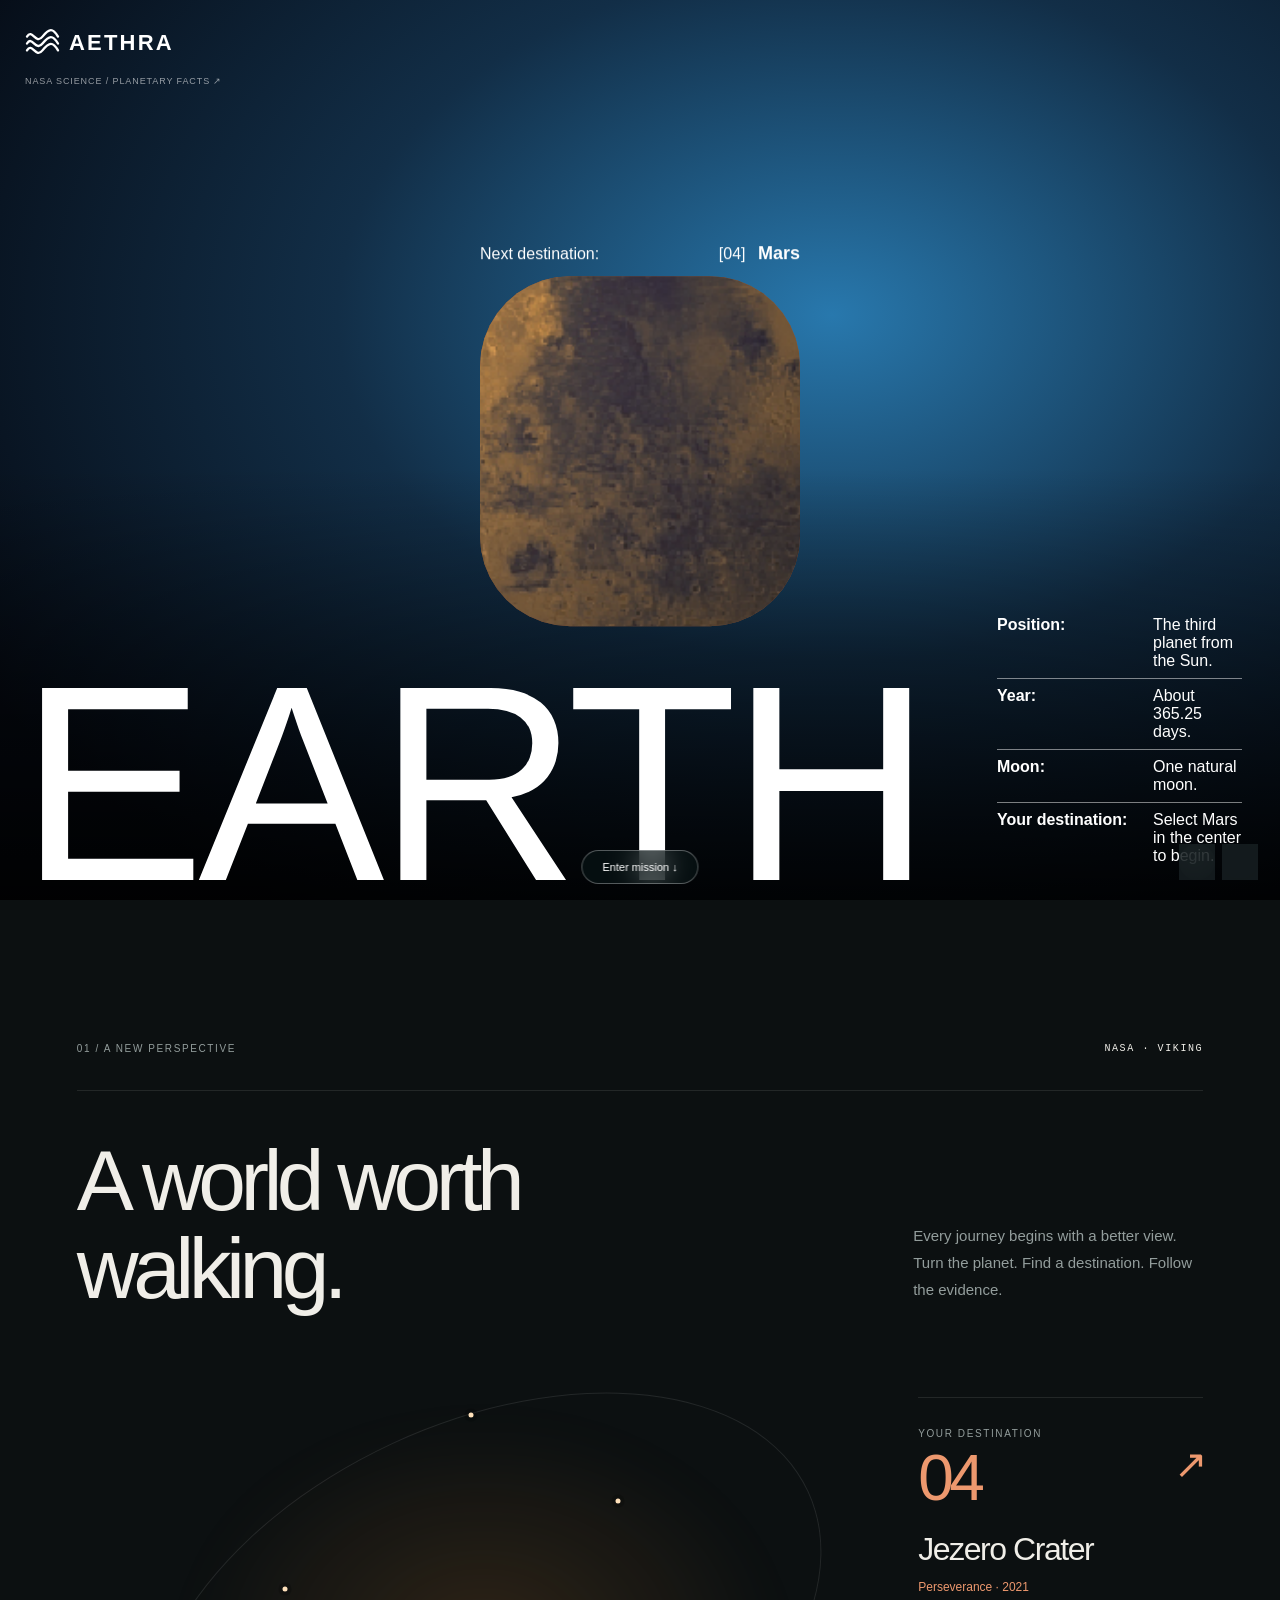
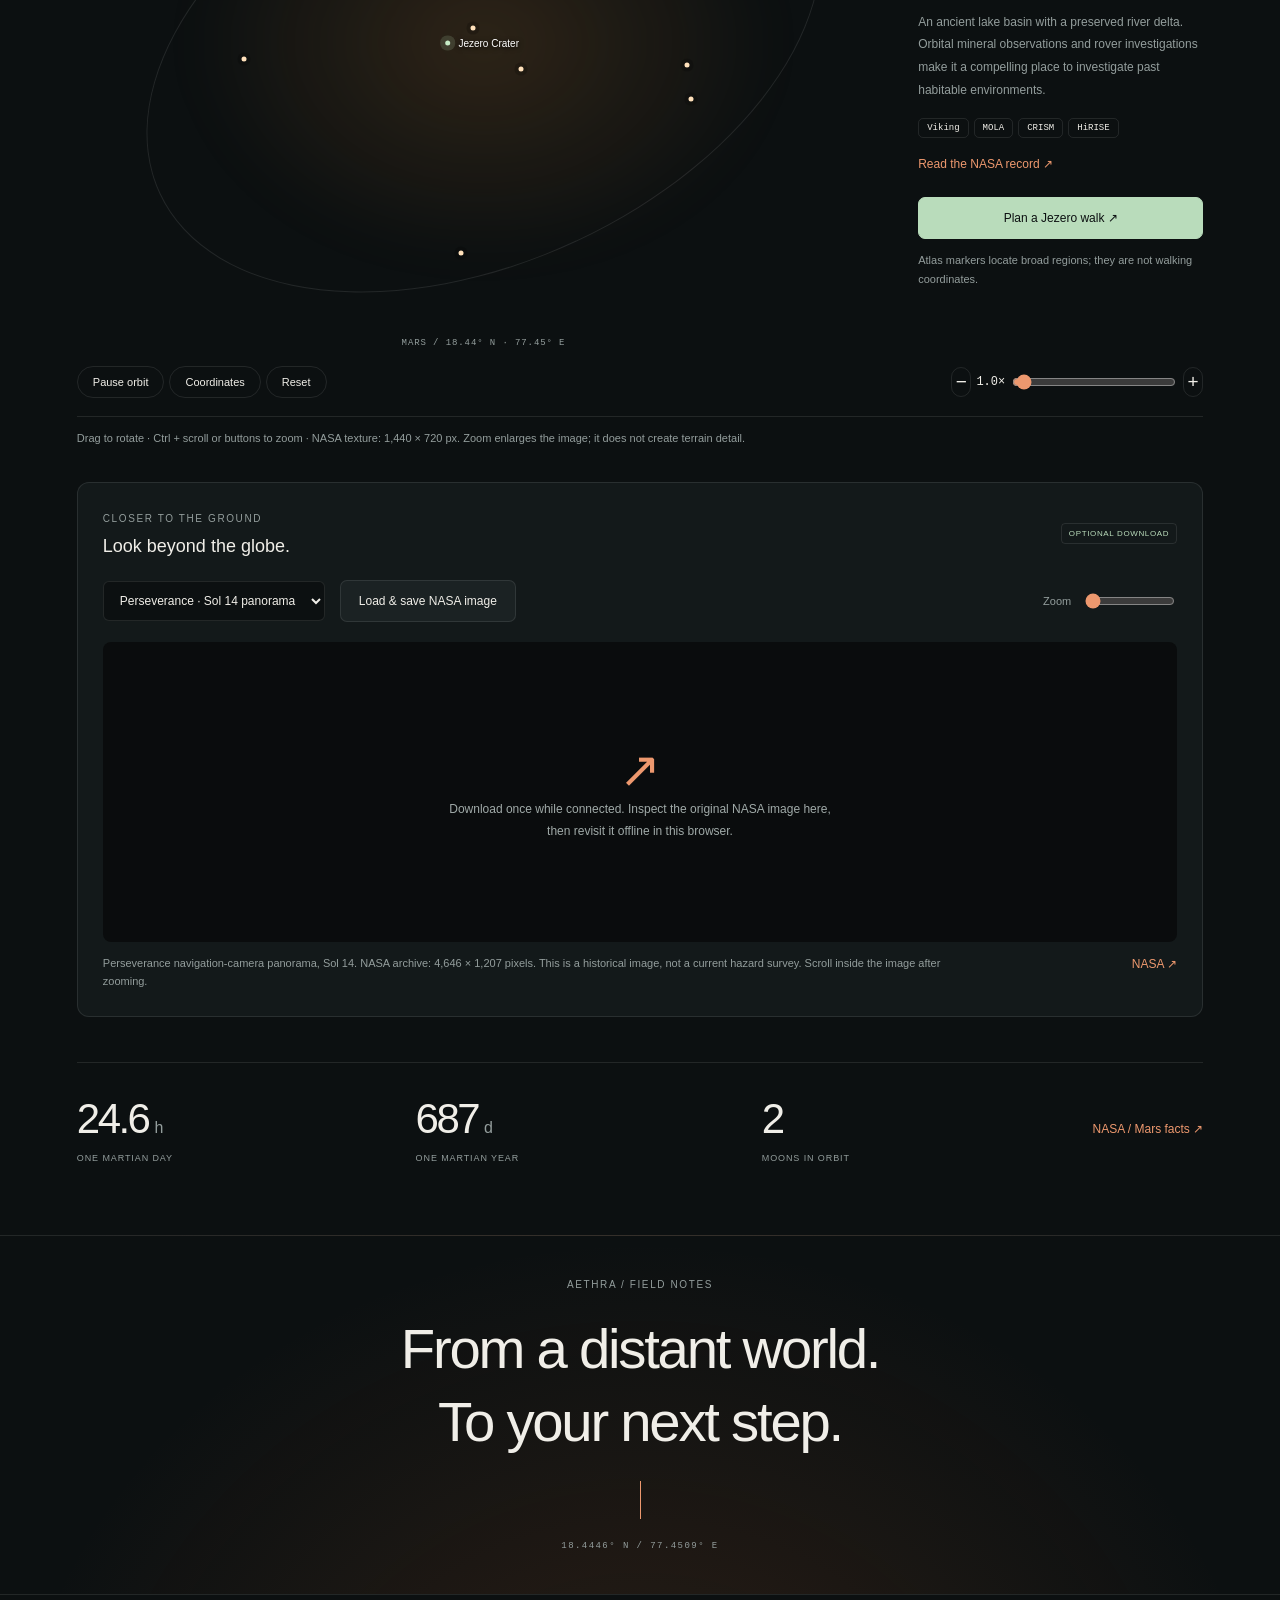
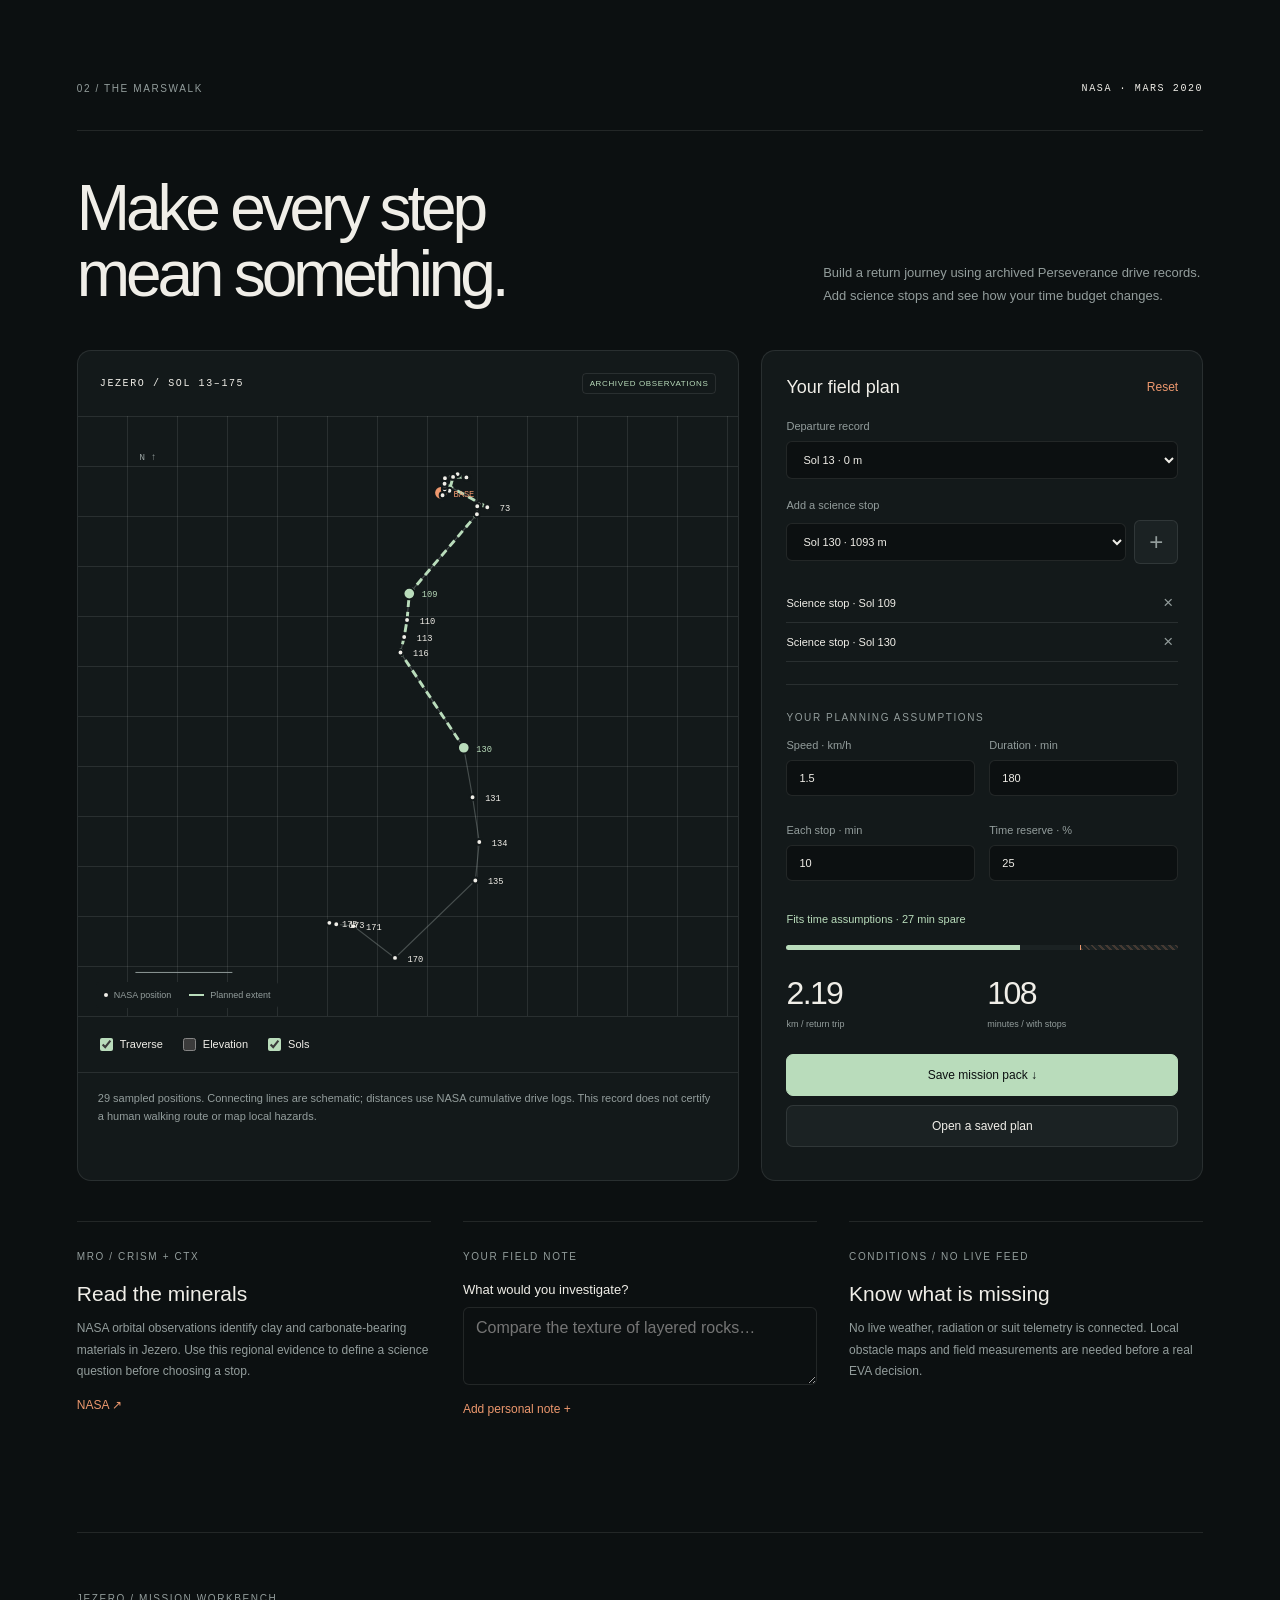
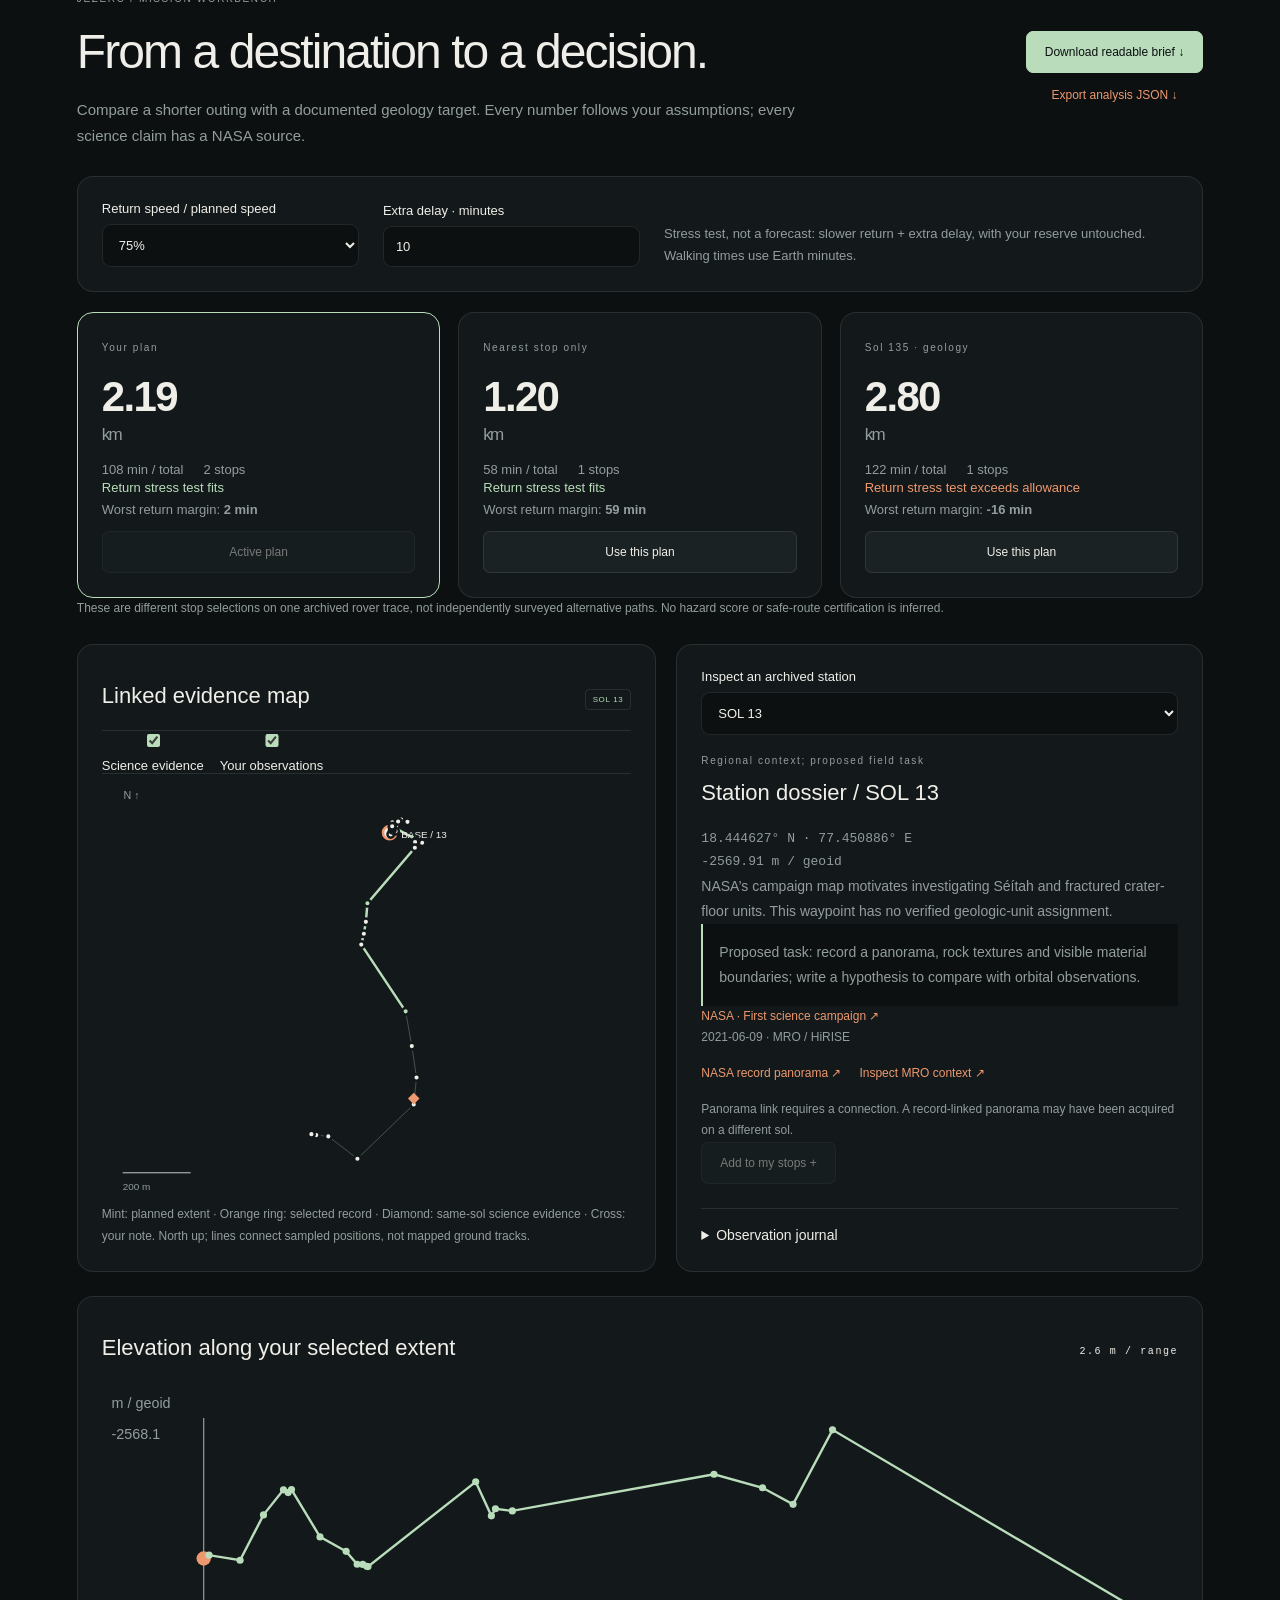
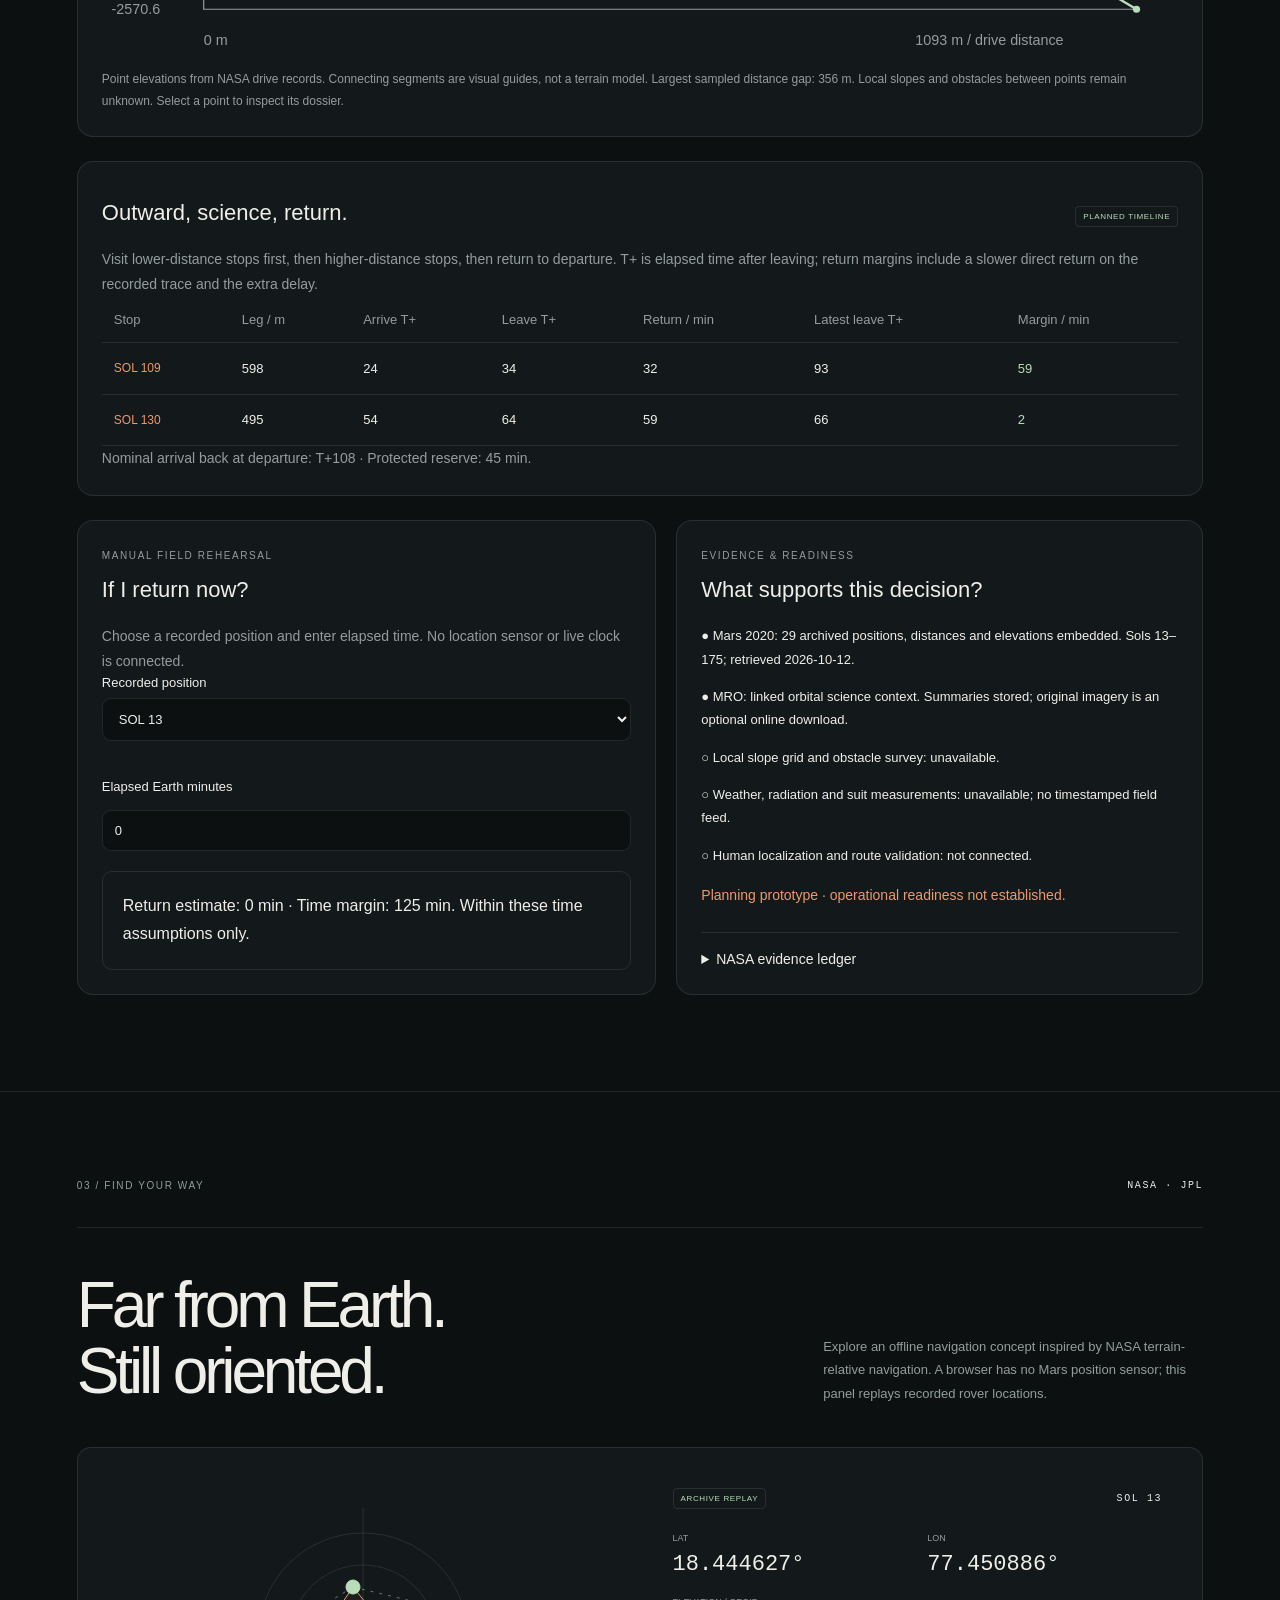
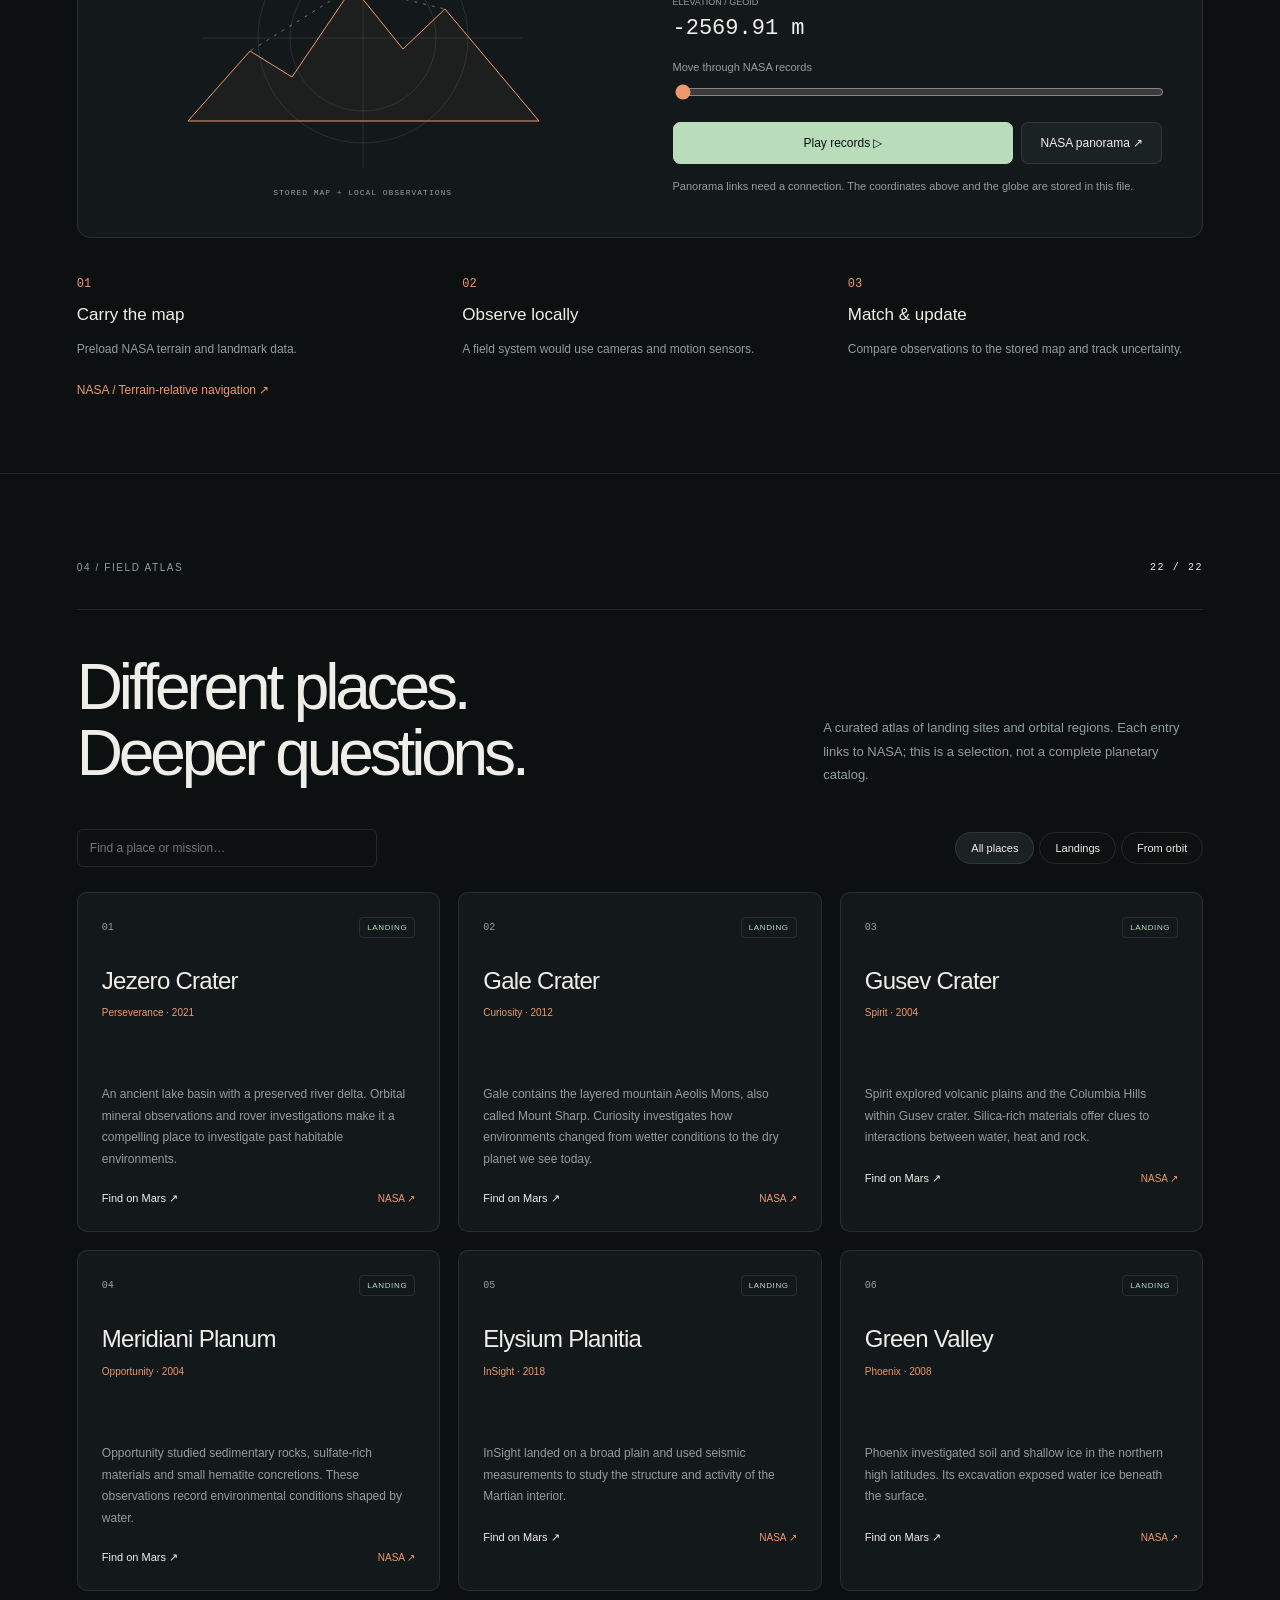
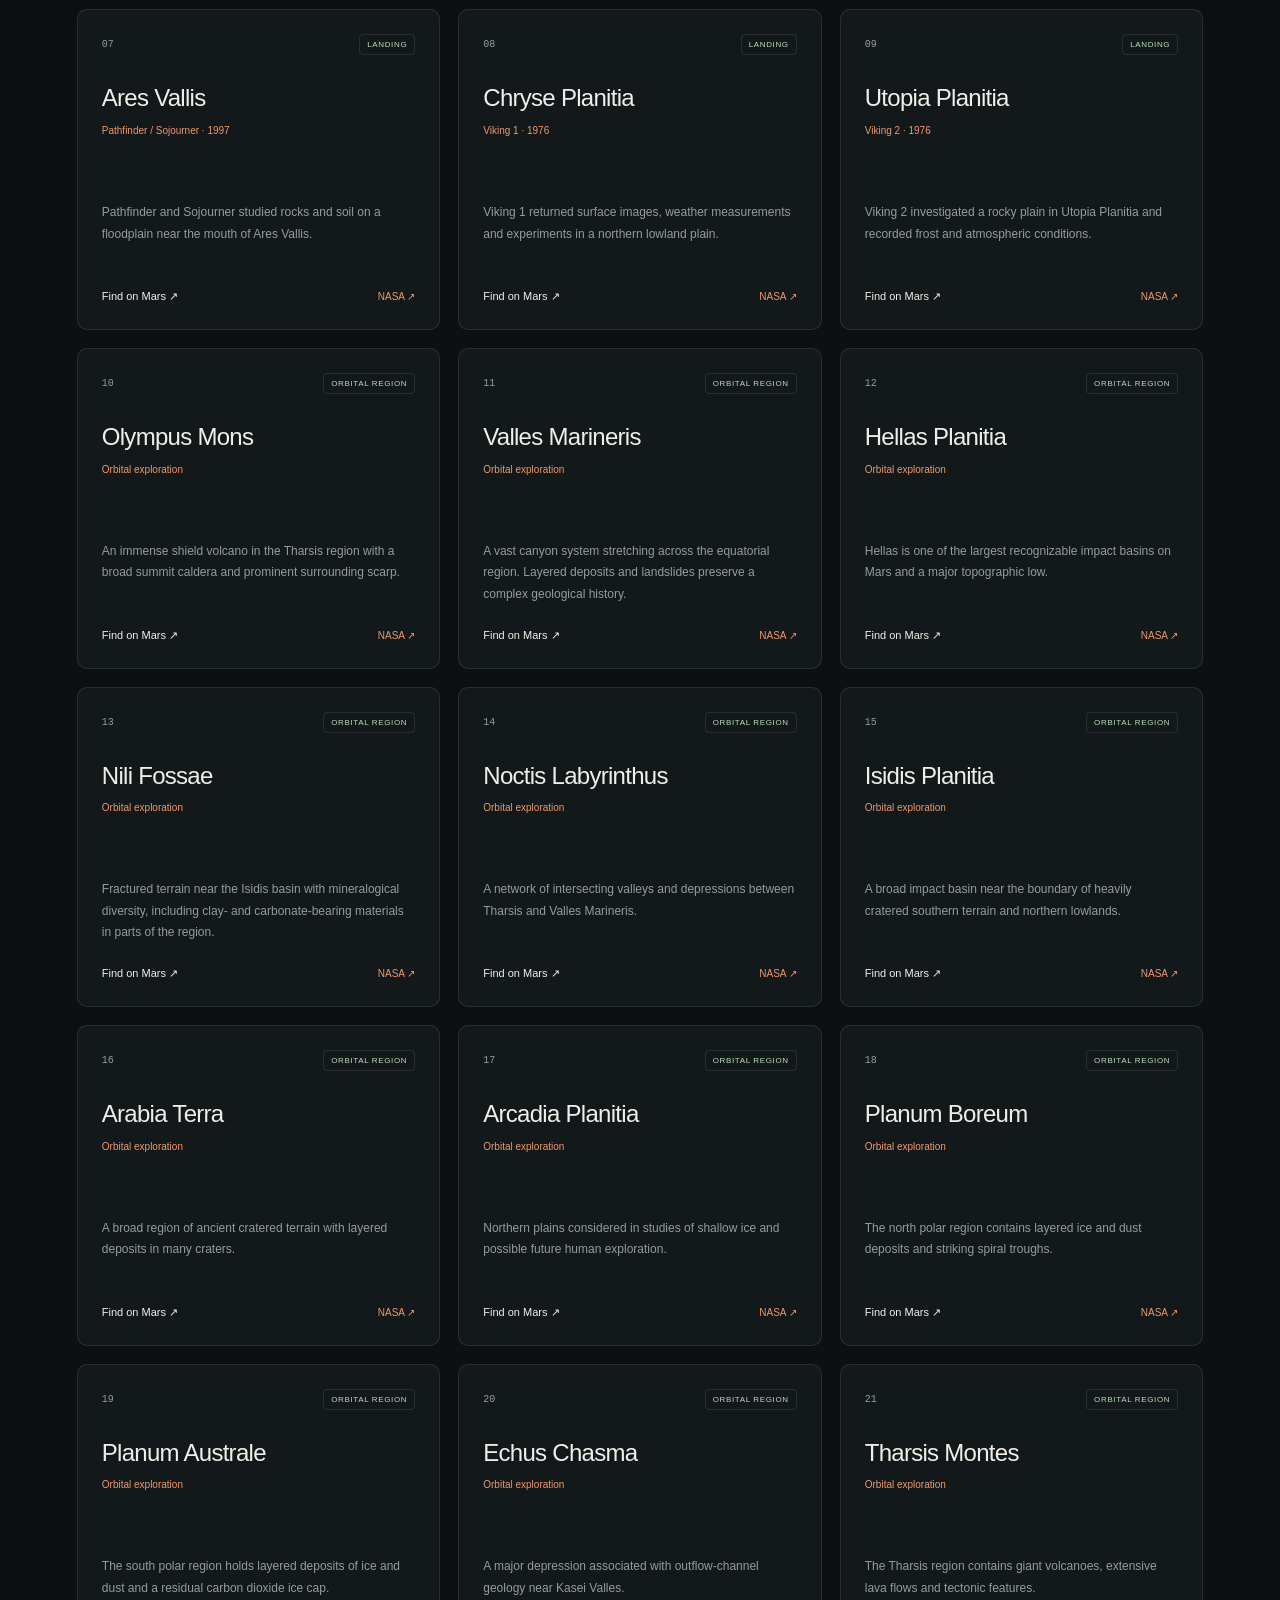
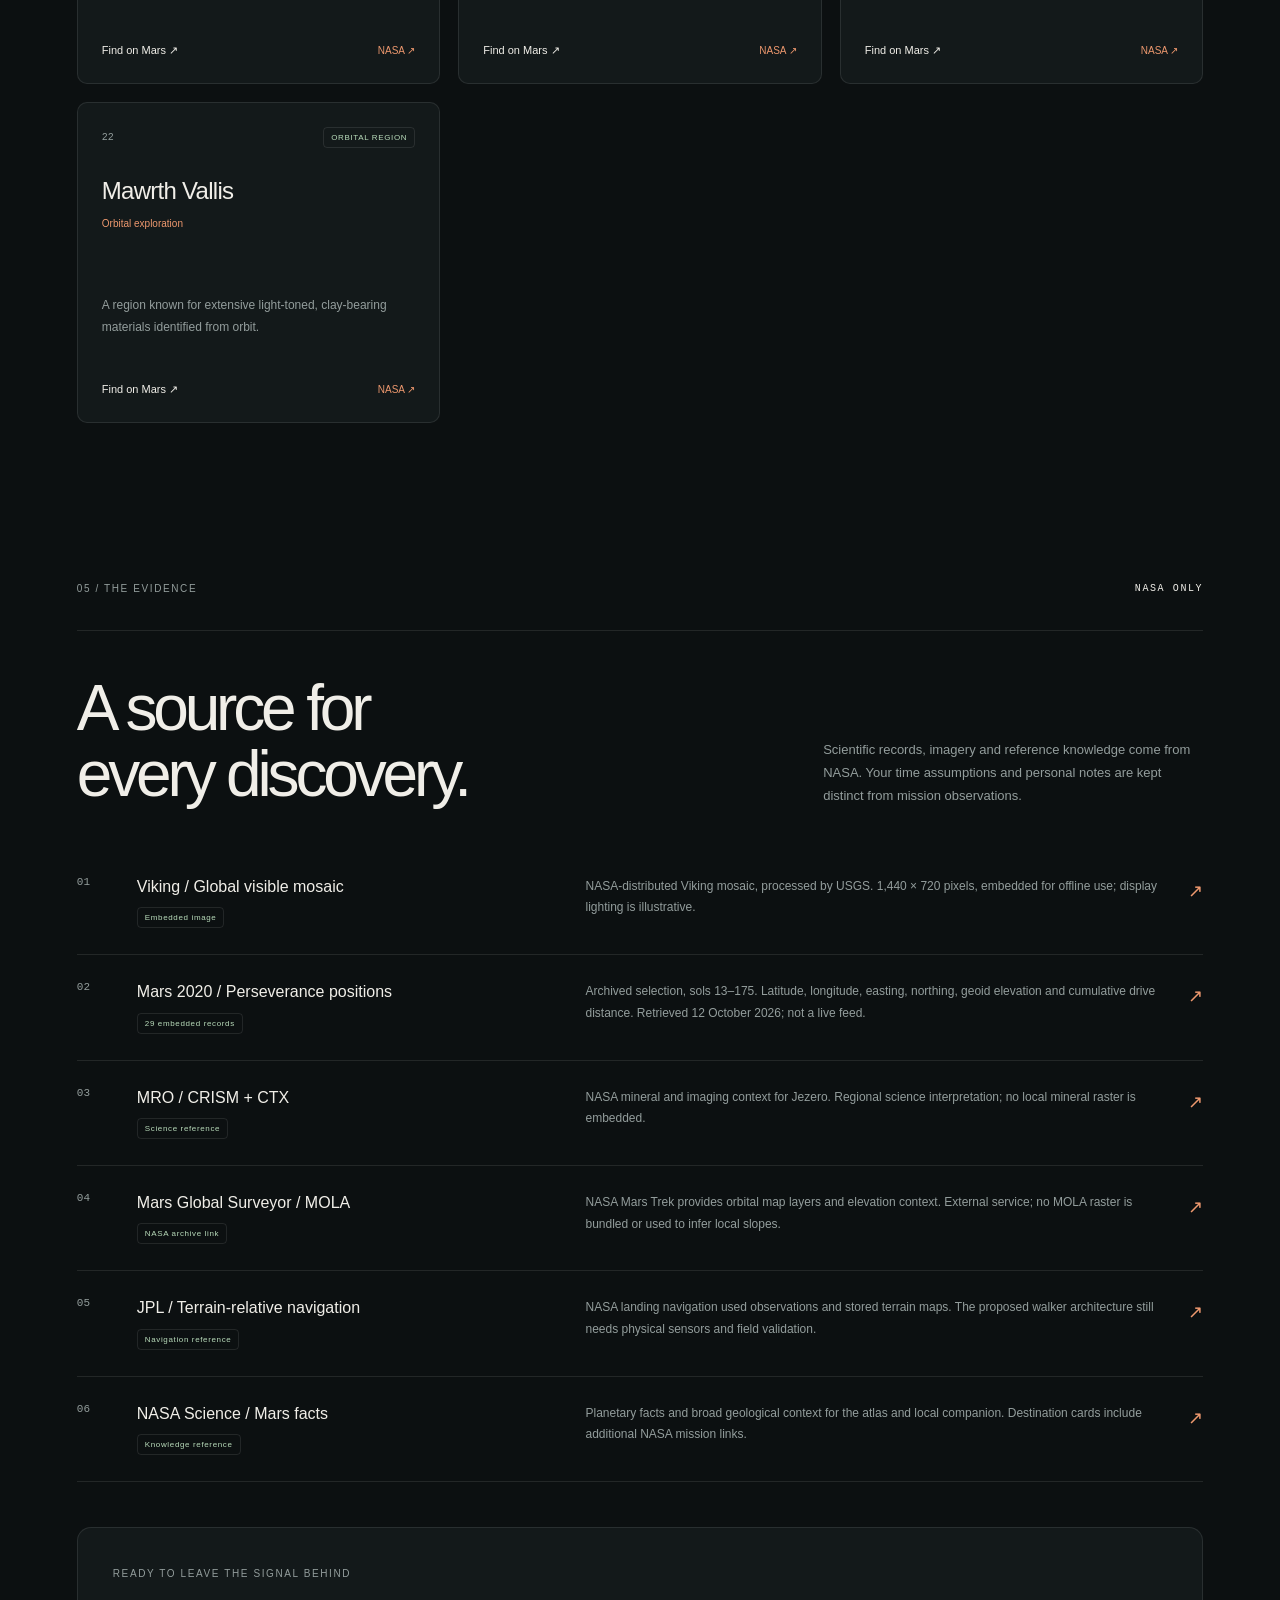
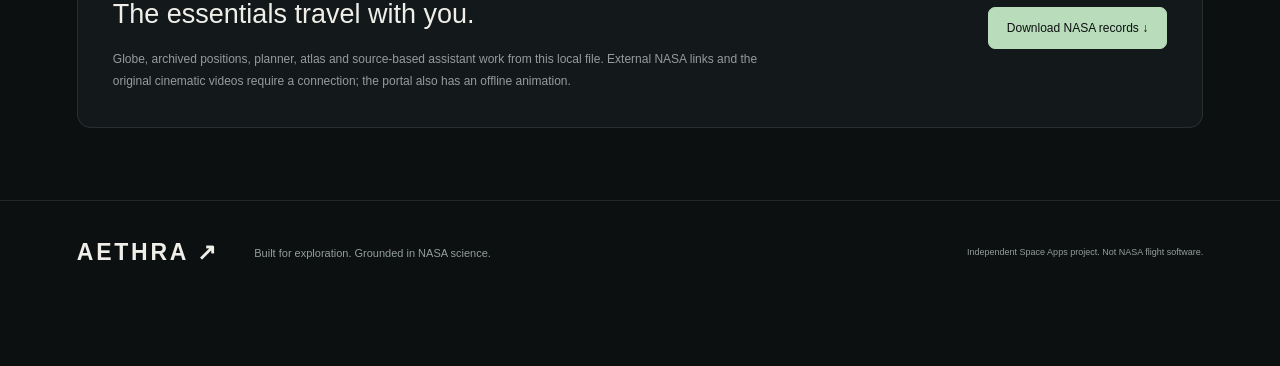
==== index.html @ e949b540 "Add files via upload" ====
<!doctype html>
<html lang="en" dir="ltr" data-theme="dark"><head><meta charset="utf-8"><meta name="viewport" content="width=device-width,initial-scale=1"><meta name="theme-color" content="#0c1011"><meta name="description" content="AETHRA — Explore Mars, connect NASA mission evidence and plan a Marswalk offline."><title>AETHRA — A walk beyond Earth</title><style>:root{color-scheme:dark;--bg:#0c1011;--panel:#13191a;--raised:#1b2223;--fg:#f0eee8;--muted:#939d9c;--line:#ffffff18;--accent:#ed986e;--mint:#b9dcbb;--glass:#101617ed;font-family:Arial,'Segoe UI',Tahoma,sans-serif;background:var(--bg);color:var(--fg);scroll-behavior:smooth;scroll-padding-top:90px}[data-theme=light]{color-scheme:light;--bg:#f1eee7;--panel:#e8e5dc;--raised:#dedfd6;--fg:#202c2a;--muted:#586764;--line:#1a362425;--accent:#984623;--mint:#356443;--glass:#f1eee7ef}*{box-sizing:border-box}body{margin:0;overflow-x:hidden}body.journey-locked{overflow:hidden}button,input,select,textarea{font:inherit}button,a{touch-action:manipulation}button{cursor:pointer;color:inherit}a{color:inherit;text-decoration:none}button{border:1px solid var(--line);background:transparent;border-radius:999px;padding:10px 18px}button:hover,a:hover{color:var(--accent)}button:focus-visible,a:focus-visible,input:focus-visible,textarea:focus-visible,select:focus-visible,canvas:focus-visible{outline:2px solid var(--accent);outline-offset:5px}button:disabled{opacity:.45;cursor:wait}h1,h2,h3,p{margin:0}h1,h2{font-weight:400;letter-spacing:-.065em;line-height:1.03;white-space:pre-line}h3{font-weight:500;font-size:21px;line-height:1.4}p{color:var(--muted);font-size:15px;line-height:1.8}small,.caption{display:block;color:var(--muted);font-size:11px;line-height:1.7}.eyebrow,.mono,.badge{font-size:10px;letter-spacing:.16em}.mono{font-family:'Courier New',monospace;direction:ltr;display:inline-block}.eyebrow{color:var(--muted)}.accent{color:var(--accent)}[hidden]{display:none!important}[dir=rtl] h1,[dir=rtl] h2{letter-spacing:-.045em;line-height:1.3}[dir=rtl] .eyebrow{letter-spacing:0}.reading-progress{position:fixed;top:0;left:0;height:2px;background:var(--accent);width:0;z-index:100}.preferences{position:fixed;top:20px;right:24px;display:flex;gap:7px;z-index:61;direction:ltr}.preferences button{padding:0;width:36px;height:36px;border-color:#ffffff50;background:#192224c9;color:white;backdrop-filter:blur(15px);font-size:12px}.preferences button:last-child{font-size:20px}.journey-locked .preferences{top:auto;bottom:20px;right:22px}#portal-hero{height:100svh;position:relative;background:#091523}#original-portal{width:100%;height:100%;border:0;display:block}.skip{position:absolute;bottom:16px;left:50%;transform:translateX(-50%);background:#081416a8;color:#fff;border-color:#ffffff50;z-index:10;font-size:11px;backdrop-filter:blur(15px);padding:10px 20px}.topbar{height:78px;background:var(--glass);border-bottom:1px solid var(--line);backdrop-filter:blur(24px);position:sticky;top:0;z-index:50;display:flex;align-items:center;justify-content:space-between;gap:30px;padding:0 132px 0 5vw;direction:ltr}.journey-locked .topbar{visibility:hidden}.brand{font-size:23px;font-weight:600;letter-spacing:.12em;white-space:nowrap}.brand span{color:var(--accent);padding-left:12px}nav{display:flex;gap:25px}nav a{color:var(--muted);font-size:12px}nav a.active{color:var(--fg)}.offline-state{font-size:10px;color:var(--muted);display:flex;align-items:center;gap:8px}.offline-state i,.chat-status i,.astro-label i{width:5px;height:5px;background:var(--mint);border-radius:50%;display:inline-block}.chapter{max-width:1440px;margin:0 auto;padding:88px 6vw 72px;position:relative}.chapter-top{display:flex;justify-content:space-between;padding-bottom:36px;border-bottom:1px solid var(--line);margin-bottom:45px}.explore{padding-top:65px}.explore-title{display:flex;justify-content:space-between;align-items:flex-end;gap:36px}.explore-title h1{font-size:clamp(44px,6.7vw,92px);max-width:680px}.explore-title p{max-width:290px;padding-bottom:10px}.globe-layout{display:grid;grid-template-columns:1fr 285px;align-items:center;gap:28px;margin-top:25px;direction:ltr}.globe-stage{height:610px;position:relative;overflow:hidden;isolation:isolate;cursor:grab;touch-action:pan-y}.globe-stage:active{cursor:grabbing}.globe-stage:before{content:'';position:absolute;inset:12%;border-radius:50%;background:radial-gradient(ellipse,#b9753033,transparent 68%);filter:blur(20px);z-index:-1}.orbital-ring{position:absolute;width:88%;height:72%;border:1px solid var(--line);border-radius:50%;left:6%;top:14%;transform:rotate(-25deg);pointer-events:none}.globe-stage canvas{position:absolute;inset:0;width:100%;height:100%;touch-action:pan-y}#globe-overlay{pointer-events:none}#globe-labels{position:absolute;inset:0;pointer-events:none}.globe-pin{position:absolute;transform:translate(-50%,-50%);border:none;padding:7px;pointer-events:auto;display:flex;align-items:center;gap:8px;white-space:nowrap;font-size:10px;color:white;text-shadow:0 1px 5px black;background:transparent}.globe-pin i{width:5px;height:5px;flex-shrink:0;background:#ffe1bb;border-radius:50%;box-shadow:0 0 0 4px #00000030}.globe-pin span{display:none}.globe-pin.selected span,.globe-pin:hover span,.globe-pin:focus-visible span{display:inline}.globe-pin.selected i{background:#c6ecc6;box-shadow:0 0 0 5px #c6ecc625}.globe-coordinates{position:absolute;bottom:0;left:50%;transform:translateX(-50%);white-space:nowrap;color:var(--muted);font-size:9px;letter-spacing:.1em}.destination-card{border-top:1px solid var(--line);padding-top:25px}.destination-card .destination-number{font-size:64px;font-weight:300;color:var(--accent);letter-spacing:-.07em;display:flex;justify-content:space-between}.destination-number span{font-size:40px}.destination-card h2{font-size:32px;margin:18px 0 10px;letter-spacing:-.045em}.destination-card p{font-size:12px;line-height:1.9;margin-bottom:12px}.destination-card .primary{margin:23px 0 12px;width:100%}.tags{display:flex;flex-wrap:wrap;gap:5px;margin:16px 0}.tags span{border:1px solid var(--line);padding:4px 8px;border-radius:5px;font:9px 'Courier New',monospace}.text-link{border:0;border-radius:0;padding:0;color:var(--accent);font-size:12px;line-height:1.7}.primary,.secondary{display:inline-flex;align-items:center;justify-content:center;gap:10px;border-radius:7px;padding:13px 18px;font-size:12px;font-weight:500}.primary{background:var(--mint);color:var(--bg);border:1px solid var(--mint)}.primary:hover{color:var(--bg);filter:brightness(1.08)}.secondary{border:1px solid var(--line);background:var(--raised)}.button-group,.zoom-tools{display:flex;align-items:center;gap:5px}.button-group button{font-size:11px;padding:9px 15px}.button-group .active{background:var(--raised);color:var(--fg)}.globe-toolbar{display:flex;align-items:center;justify-content:space-between;border-bottom:1px solid var(--line);padding:18px 0;gap:16px}.zoom-tools button{font-size:19px;padding:0;width:30px;height:30px}.zoom-tools output{font:12px 'Courier New',monospace;width:44px;text-align:center}.zoom-tools input{width:110px}.explore>.caption{margin-top:12px}.fact-strip{display:flex;align-items:center;justify-content:space-between;border-top:1px solid var(--line);margin-top:45px;padding:32px 0 0;gap:25px}.fact-strip>div{display:flex;flex-direction:column;gap:10px}.fact-strip strong{font-weight:400;font-size:42px;letter-spacing:-.06em;direction:ltr}.fact-strip strong span{font-size:16px;color:var(--muted);padding-left:6px}.fact-strip>div>span{font-size:9px;letter-spacing:.1em;color:var(--muted)}.interlude{height:360px;position:relative;overflow:hidden;display:flex;flex-direction:column;align-items:center;justify-content:center;gap:22px;text-align:center;border-block:1px solid var(--line);background:radial-gradient(ellipse at 50% 160%,#a4562636,transparent 70%)}.interlude p{font-size:clamp(30px,4.4vw,58px);color:var(--fg);line-height:1.3;letter-spacing:-.04em;white-space:pre-line}.interlude .mono{font-size:9px;color:var(--muted)}.long-line{height:38px;width:1px;background:var(--accent)}.section-title{display:flex;justify-content:space-between;align-items:flex-end;gap:36px;margin-bottom:42px}.section-title h2{font-size:clamp(38px,5vw,64px)}.section-title>p{max-width:380px;font-size:13px}.planner-grid{display:grid;grid-template-columns:minmax(0,1.5fr) minmax(275px,1fr);gap:22px}.map-panel,.plan-controls{border:1px solid var(--line);border-radius:14px;background:var(--panel);overflow:hidden}.panel-top{display:flex;align-items:center;justify-content:space-between;gap:10px}.map-panel>.panel-top{padding:22px}.panel-top h3{font-size:18px}.badge{font-size:8px;letter-spacing:.08em;border:1px solid var(--line);border-radius:4px;padding:5px 7px;color:var(--mint)}.map-wrap{position:relative;direction:ltr;background:linear-gradient(0deg,transparent 98%,var(--line) 99%),linear-gradient(90deg,transparent 98%,var(--line) 99%);background-size:50px 50px}.map-wrap svg{width:100%;max-height:600px;display:block;overflow:visible}.map-legend{position:absolute;bottom:8px;left:18px;display:flex;gap:18px;font-size:9px;color:var(--muted);background:var(--panel);padding:8px;border-radius:3px}.map-legend>span{display:flex;gap:6px;align-items:center}.legend-dot{width:4px;height:4px;background:var(--fg);border-radius:50%}.legend-route{width:15px;height:2px;background:var(--mint)}.layer-controls{display:flex;gap:16px;padding:18px;border-block:1px solid var(--line);font-size:11px}.layer-controls label{display:flex;align-items:center;gap:4px}.map-panel>.caption{padding:16px 20px}.plan-controls{padding:24px}.field{display:flex;flex-direction:column;gap:9px;margin:20px 0;font-size:11px;color:var(--muted)}input:not([type=range]):not([type=checkbox]),select,textarea{width:100%;border:1px solid var(--line);border-radius:6px;background:var(--bg);padding:11px 12px;color:var(--fg);min-width:0;outline-offset:3px}input[type=range]{width:100%;accent-color:var(--accent)}input[type=checkbox]{accent-color:var(--mint)}textarea{resize:vertical;min-height:65px}input[type=number]{direction:ltr}.inline{display:flex;align-items:center;gap:8px}.inline select{flex:1}.inline .primary{flex:1}.square{border-radius:6px;padding:7px 14px;font-size:24px;background:var(--raised)}#stops{padding:0;list-style:none}#stops li{display:flex;align-items:center;justify-content:space-between;padding:9px 0;border-bottom:1px solid var(--line);font-size:11px}#stops button{border:0;padding:0 5px;color:var(--muted);font-size:17px}.divider{height:1px;background:var(--line);margin:22px 0}.input-grid{display:grid;grid-template-columns:1fr 1fr;gap:0 14px}.input-grid .field{margin:14px 0}.plan-status{font-size:11px;margin:15px 0;color:var(--mint);line-height:1.8}.plan-status.over{color:var(--accent)}.budget-bar{height:5px;border-radius:5px;overflow:hidden;background:var(--raised);position:relative;direction:ltr}.budget-bar span{display:block;height:100%;background:var(--mint);transition:width .4s}.budget-bar i{position:absolute;inset-block:0;right:0;background:repeating-linear-gradient(45deg,#ec986e33 0 2px,transparent 2px 5px);border-left:1px solid var(--accent)}.route-stats{display:grid;grid-template-columns:1fr 1fr;gap:10px;margin:25px 0}.route-stats div{display:flex;flex-direction:column;gap:7px}.route-stats strong{font-size:32px;font-weight:400;letter-spacing:-.05em}.route-stats span{font-size:9px;color:var(--muted)}.plan-controls>.primary,.plan-controls>.secondary{width:100%;margin-bottom:9px}.science-grid{display:grid;grid-template-columns:1fr 1fr 1fr;gap:32px;margin-top:40px}.science-grid article{border-top:1px solid var(--line);padding-top:24px}.science-grid h3{margin:15px 0 10px}.science-grid p{font-size:12px}.science-grid form{margin-top:18px}.science-grid label{font-size:13px;display:block;margin-bottom:10px}.science-grid textarea{margin-bottom:10px}.science-grid a{display:inline-block;margin-top:12px}#notes{list-style:none;padding:0;font-size:11px;color:var(--muted);line-height:1.7}#notes li{padding:6px 0;overflow-wrap:anywhere}#navigation{border-block:1px solid var(--line)}.nav-grid{display:grid;grid-template-columns:1fr 1fr;gap:65px;background:var(--panel);padding:40px;border:1px solid var(--line);border-radius:14px}.nav-orbit{display:flex;flex-direction:column;justify-content:center;align-items:center}.nav-orbit svg{width:100%;max-width:400px;fill:none;stroke:var(--line);stroke-width:1}.nav-orbit .mono{font-size:8px;letter-spacing:.12em;color:var(--muted);text-align:center}.nav-orbit .nav-terrain{fill:#dd99780c;stroke:var(--accent)}.nav-orbit .nav-fix{fill:var(--mint);stroke:var(--mint)}.nav-orbit .nav-ray{stroke:var(--mint);stroke-dasharray:3 6;opacity:.5}.position-values{padding-top:24px;display:grid;grid-template-columns:1fr 1fr;gap:20px}.position-values div:last-child{grid-column:span 2}.position-values span{display:block;color:var(--muted);font-size:9px;margin-bottom:9px}.position-values strong{font:22px 'Courier New',monospace}.nav-console>.caption{margin-top:13px}.nav-steps{display:grid;grid-template-columns:repeat(3,1fr);gap:30px;margin:35px 0 20px}.nav-steps b{color:var(--accent);font:12px 'Courier New',monospace}.nav-steps h3{font-size:17px;margin:12px 0}.nav-steps p{font-size:12px}.atlas-tools{display:flex;align-items:center;justify-content:space-between;gap:15px;margin:35px 0 25px}.atlas-tools>input{max-width:300px!important;font-size:12px}.atlas-grid{display:grid;grid-template-columns:repeat(3,1fr);gap:18px}.atlas-card{position:relative;border:1px solid var(--line);border-radius:10px;padding:24px;overflow:hidden;background:var(--panel);transition:transform .3s,border-color .3s}.atlas-card:hover{transform:translateY(-5px);border-color:var(--accent)}.atlas-card-top{display:flex;justify-content:space-between;align-items:center}.atlas-card .index{font:10px 'Courier New',monospace;color:var(--muted)}.atlas-card h3{margin:26px 0 7px;font-size:24px;letter-spacing:-.03em}.atlas-card .mission{font-size:10px;color:var(--accent);margin-bottom:14px}.atlas-card p{font-size:12px;line-height:1.8;min-height:66px}.atlas-card .bottom{display:flex;justify-content:space-between;align-items:center;margin-top:20px}.atlas-card button{border:0;padding:0;font-size:11px}.atlas-card .text-link{font-size:10px}.source-row{display:grid;grid-template-columns:35px 1.1fr 1.5fr auto;gap:25px;align-items:start;padding:26px 0;border-bottom:1px solid var(--line)}.source-row .index{font:11px 'Courier New',monospace;color:var(--muted)}.source-row h3{font-size:16px;margin-bottom:8px}.source-row .badge{display:inline-block}.source-row p{font-size:12px}.source-row .text-link{font-size:18px}.offline-card{padding:35px;background:var(--panel);border:1px solid var(--line);border-radius:14px;display:flex;align-items:center;justify-content:space-between;gap:35px;margin-top:45px}.offline-card h3{font-size:27px;margin:15px 0}.offline-card p{font-size:12px;max-width:670px}.offline-card button{flex-shrink:0}footer{padding:38px 6vw 100px;border-top:1px solid var(--line);display:flex;align-items:center;gap:35px;flex-wrap:wrap}footer>span{font-size:11px;color:var(--muted)}footer small{margin-inline-start:auto;font-size:9px}.astronaut{position:fixed;bottom:15px;right:18px;width:136px;height:180px;border:0;padding:0;z-index:72;isolation:isolate;background:none;border-radius:36px;--nova-lean:0deg;-webkit-tap-highlight-color:transparent;touch-action:manipulation}.astronaut:before{content:'';position:absolute;bottom:17px;left:27px;width:85px;height:10px;border-radius:50%;background:#00000028;filter:blur(7px);transition:transform .3s}.astronaut:active:before{transform:scale(.85)}.astronaut-body{position:absolute;inset:0 0 12px;display:block;filter:drop-shadow(0 7px 12px #00000038);animation:nova-float 5.8s ease-in-out infinite;transform-origin:50% 80%;pointer-events:none}.astronaut-body svg{width:100%;height:100%;overflow:visible}.astro-label{position:absolute;left:50%;transform:translateX(-50%);bottom:0;top:auto;font:9px 'Courier New',monospace;font-weight:600;letter-spacing:.2em;white-space:nowrap;border:1px solid var(--line);border-radius:20px;padding:6px 10px;background:var(--glass);display:flex;align-items:center;gap:8px;direction:ltr;box-shadow:0 3px 12px #00000018}.astro-label i{width:5px;height:5px;background:var(--mint);border-radius:50%;display:block;box-shadow:0 0 8px #b9dcbb50}.journey-locked .astronaut{display:none}.nova-cue{position:absolute;right:calc(100% + 3px);top:29px;padding:11px 15px;border:1px solid var(--line);border-radius:15px 15px 3px 15px;max-width:190px;min-width:105px;white-space:nowrap;background:var(--glass);backdrop-filter:blur(16px);box-shadow:0 8px 25px #00000015;color:var(--fg);font-size:11px;line-height:1.7;pointer-events:none;opacity:0;transform:translate(8px,5px);transition:opacity .25s,transform .3s}.astronaut:not([data-state=idle]) .nova-cue,.astronaut:focus-visible .nova-cue{opacity:1;transform:translate(0,0)}.nova-halo{position:absolute;inset:22px 2px 27px;border:1px solid var(--accent);border-radius:50%;transform:rotate(-22deg) scale(.9);opacity:0;pointer-events:none;transition:opacity .4s,transform .4s;z-index:-1}.astronaut[data-state=hover] .nova-halo,.astronaut[data-state=greeting] .nova-halo{opacity:.25;transform:rotate(-22deg) scale(1)}.nova-spark{position:absolute;color:var(--mint);font-size:20px;pointer-events:none;opacity:0;transition:opacity .3s,transform .4s;transform:scale(.5)}.nova-spark-one{left:6px;top:22px}.nova-spark-two{right:2px;top:89px;font-size:14px;color:var(--accent)}.astronaut[data-state=greeting] .nova-spark,.astronaut[data-state=replying] .nova-spark{opacity:.9;transform:scale(1)}#astro-head{transform-origin:120px 151px;transition:transform .15s ease-out;transform-box:view-box}#astro-pupils{transition:transform .1s ease-out}#astro-eyes{transform-origin:121px 96px;transform-box:view-box;animation:nova-blink 6.7s infinite}#nova-brows{transform-origin:120px 86px;transition:transform .35s;transform-box:view-box}#nova-mouth{transform-origin:121px 121px;transition:transform .25s;transform-box:view-box}#nova-wave-arm{transform-origin:155px 156px;transform-box:view-box;transition:transform .6s cubic-bezier(.2,.8,.2,1)}#nova-rest-arm{transform-origin:85px 156px;transform-box:view-box;transition:transform .4s}.astronaut[data-state=hover] #nova-wave-arm,.astronaut[data-state=greeting] #nova-wave-arm{animation:nova-wave 1.8s ease-in-out both}.astronaut[data-state=hover] #nova-brows,.astronaut[data-state=greeting] #nova-brows{transform:translateY(-2px)}.astronaut[data-state=typing] #nova-wave-arm{transform:rotate(-27deg)}.astronaut[data-state=typing] #nova-brows{transform:translateY(-1.5px) rotate(-2deg)}.astronaut[data-state=typing] .astronaut-body{animation:nova-listen 2.8s ease-in-out infinite}.astronaut[data-state=thinking] #nova-wave-arm{transform:rotate(-105deg)}.astronaut[data-state=thinking] #nova-brows{transform:rotate(-5deg)}.astronaut[data-state=thinking] .nova-halo{opacity:.45;border-color:var(--mint);border-style:dashed;animation:nova-orbit 7s linear infinite}.astronaut[data-state=thinking] .astro-label i{animation:nova-light 1s ease-in-out infinite}.astronaut[data-state=thinking] .nova-antenna{animation:nova-light 1s ease-in-out infinite}.astronaut[data-state=replying] #nova-mouth{animation:nova-smile .55s ease-in-out 4}.astronaut[data-state=replying] #nova-rest-arm{transform:rotate(18deg)}.astronaut[data-state=replying] #nova-brows{transform:translateY(-1px)}.astronaut:active .astronaut-body{filter:drop-shadow(0 3px 7px #00000030)}.nova-chest-light{animation:nova-light 4s ease-in-out infinite}.nova-ground{display:none}.astronaut[data-motion=reduced] .astronaut-body,.astronaut[data-motion=reduced] #astro-eyes,.astronaut[data-motion=reduced] #nova-wave-arm,.astronaut[data-motion=reduced] .nova-halo,.astronaut[data-motion=reduced] .astro-label i,.astronaut[data-motion=reduced] .nova-antenna,.astronaut[data-motion=reduced] #nova-mouth,.astronaut[data-motion=reduced] .nova-chest-light{animation:none}.astronaut[data-motion=reduced][data-state=greeting] #nova-wave-arm,.astronaut[data-motion=reduced][data-state=hover] #nova-wave-arm{transform:rotate(-110deg)}
@keyframes nova-float{0%,100%{transform:translateY(0) rotate(var(--nova-lean))}50%{transform:translateY(-6px) rotate(var(--nova-lean))}}@keyframes nova-blink{0%,39%,43%,71%,75%,100%{transform:scaleY(1)}41%,73%{transform:scaleY(.08)}}@keyframes nova-wave{0%{transform:rotate(0deg)}25%{transform:rotate(-120deg)}40%{transform:rotate(-105deg)}55%{transform:rotate(-132deg)}70%{transform:rotate(-109deg)}85%,100%{transform:rotate(-119deg)}}@keyframes nova-listen{0%,100%{transform:translateY(-2px) rotate(-3deg)}50%{transform:translateY(-6px) rotate(-1deg)}}@keyframes nova-orbit{from{transform:rotate(0deg)}to{transform:rotate(360deg)}}@keyframes nova-smile{0%,100%{transform:scale(1,1)}45%{transform:scale(1.03,.65)}}@keyframes nova-light{50%{opacity:.35}}
.assistant-chat{position:fixed;bottom:156px;right:25px;width:min(380px,calc(100vw - 30px));height:min(600px,calc(100svh - 180px));background:var(--glass);backdrop-filter:blur(26px);border:1px solid var(--line);border-radius:17px;box-shadow:0 20px 90px #00000050;z-index:73;display:flex;flex-direction:column;overflow:hidden}.chat-header{display:flex;justify-content:space-between;align-items:center;padding:18px 20px;border-bottom:1px solid var(--line)}.chat-header>div{display:flex;flex-direction:column;gap:5px}.chat-header strong{font-size:15px;letter-spacing:.16em}.chat-header span{font-size:10px;color:var(--muted)}.chat-header button{border:0;font-size:22px;padding:0 5px}.chat-status{display:flex;gap:7px;align-items:center;padding:9px 20px;font-size:9px;color:var(--muted)}.chat-status button{margin-inline-start:auto;padding:0;border:0;font-size:16px}#local-settings{padding:0 15px 12px;border-bottom:1px solid var(--line)}#local-settings .field{margin:8px 0}.assistant-chat #messages{flex:1;overflow:auto;overscroll-behavior:contain;padding:12px 18px;min-height:40px}.message{font-size:12px;line-height:1.95;margin-bottom:15px;white-space:pre-wrap;overflow-wrap:anywhere}.message.user{background:var(--raised);padding:9px 13px;border-radius:10px;margin-inline-start:28px}.message.assistant{margin-inline-end:8px}.message .msg-sources{display:flex;gap:8px;flex-wrap:wrap;margin-top:9px}.msg-sources a{font-size:9px;color:var(--accent);border:1px solid var(--line);border-radius:4px;padding:2px 6px}.chat-prompts{display:flex;gap:6px;overflow:auto;padding:10px 14px;flex-shrink:0}.chat-prompts button{font-size:9px;white-space:nowrap;padding:7px 9px}#chat-form{display:flex;gap:8px;border-top:1px solid var(--line);padding:12px}#chat-input{border:0!important;background:transparent!important;font-size:12px}#chat-send{border:0;background:var(--mint);color:var(--bg);padding:0;width:35px;flex-shrink:0;border-radius:8px;font-size:21px}#toast{position:fixed;bottom:30px;left:50%;transform:translate(-50%,20px);max-width:min(80vw,480px);opacity:0;pointer-events:none;padding:14px 22px;background:var(--fg);color:var(--bg);border-radius:8px;z-index:100;font-size:12px;transition:.3s;box-shadow:0 10px 45px #0005}#toast.show{opacity:1;transform:translate(-50%,0)}.reveal{opacity:1;transform:none}.motion-enabled .reveal{opacity:0;transform:translateY(28px);transition:opacity .85s,transform .85s}.motion-enabled .reveal.visible{opacity:1;transform:none}.map-node{cursor:pointer;outline:none}.map-node:hover circle,.map-node:focus-visible circle{stroke:var(--fg);stroke-width:4}.route-path{stroke-dasharray:8 5;animation:route-flow 20s linear infinite}.nav-fix{animation:pulse 3s ease-in-out infinite}[dir=rtl] .destination-card{direction:rtl}[dir=rtl] .topbar nav{direction:rtl}@keyframes route-flow{to{stroke-dashoffset:-130}}@keyframes float{50%{transform:translateY(-7px) rotate(1.5deg)}}@keyframes wave{50%{transform:translateY(-10px) rotate(-7deg)}}@keyframes blink{0%,43%,47%,100%{transform:scaleY(1)}45%{transform:scaleY(.12)}}@keyframes pulse{50%{opacity:.45}}@media(min-width:1500px){.chapter{padding-inline:80px}}@media(max-width:1050px){.topbar{gap:20px;padding-left:25px;padding-right:116px}nav{gap:16px}.offline-state{display:none}.globe-layout{grid-template-columns:1fr 245px;gap:16px}.globe-stage{height:510px}.chapter{padding-inline:5vw}.nav-grid{gap:30px;padding:28px}.source-row{gap:18px}.atlas-card{padding:20px}.astronaut{width:92px;height:120px}.assistant-chat{bottom:135px}.preferences{right:18px}}@media(max-width:760px){.topbar{height:auto;min-height:70px;flex-wrap:wrap;padding:20px 5vw 13px;gap:17px}.topbar .brand{font-size:19px}nav{width:100%;justify-content:space-between;gap:8px}nav a{font-size:10px}.preferences{top:17px;right:15px}.chapter{padding-top:55px;padding-bottom:50px}.chapter-top{margin-bottom:28px;padding-bottom:22px}.explore-title,.section-title{display:block}.explore-title h1{font-size:56px}.explore-title p,.section-title p{margin-top:20px;max-width:480px;font-size:13px}.globe-layout{display:flex;flex-direction:column;gap:0;margin-top:0}.globe-stage{height:460px;width:100%;margin-top:10px}.destination-card{width:100%;display:grid;grid-template-columns:1fr 1fr;gap:8px 22px;padding-top:20px}.destination-card>.eyebrow{grid-column:1}.destination-number{display:none!important}.destination-card h2{grid-column:1;margin:5px 0 0;font-size:27px}.destination-card .accent{grid-column:1;margin:0}.destination-card #focus-desc{grid-column:2;grid-row:1/5}.destination-card .tags{grid-column:1;margin:0}.destination-card .text-link{grid-column:2;grid-row:5}.destination-card .primary{grid-column:1;margin:8px 0}.destination-card small{grid-column:1/3}.globe-toolbar{flex-wrap:wrap;justify-content:center;padding-top:22px}.fact-strip{gap:15px;flex-wrap:wrap}.fact-strip strong{font-size:32px}.fact-strip>a{width:100%;font-size:10px}.interlude{height:280px}.planner-grid,.nav-grid{grid-template-columns:1fr}.plan-controls{padding:24px}.science-grid{grid-template-columns:1fr;gap:25px}.science-grid article{padding-top:18px}.science-grid p{max-width:600px}.nav-grid{gap:20px;padding:25px}.nav-orbit svg{max-height:190px}.nav-steps{gap:20px}.nav-steps h3{font-size:15px}.nav-steps p{font-size:11px}.atlas-grid{grid-template-columns:1fr 1fr;gap:12px}.atlas-card{padding:19px 16px}.atlas-card h3{font-size:23px}.atlas-card p{font-size:11px}.atlas-tools{flex-wrap:wrap}.atlas-tools>input{max-width:none!important}.source-row{grid-template-columns:25px 1fr 30px;gap:10px}.source-row>p{grid-column:2;grid-row:2}.source-row>a{grid-column:3;grid-row:1}.offline-card{display:block;padding:25px}.offline-card button{margin-top:25px}footer{display:block;padding-bottom:120px}footer>span,footer>small{display:block;margin-top:15px}.assistant-chat{right:15px;bottom:132px}.astronaut{right:8px}.caption{font-size:10px}}@media(max-width:430px){.explore-title h1{font-size:46px}.globe-stage{height:355px}.destination-card{column-gap:15px}.destination-card #focus-desc{font-size:11px}.destination-card .primary{font-size:10px;padding:12px 9px}.button-group button{font-size:10px;padding:8px 11px}.atlas-grid{grid-template-columns:1fr}.atlas-card p{min-height:0}.nav-steps{grid-template-columns:1fr;gap:20px}.nav-steps h3{display:inline;margin:0 12px}.nav-steps p{margin-top:8px}.fact-strip>div>span{font-size:8px}}@media(prefers-reduced-motion:reduce){:root{scroll-behavior:auto}*,*:before,*:after{animation:none!important;transition:none!important}.motion-enabled .reveal{opacity:1;transform:none}}

.surface-inspector{border:1px solid var(--line);background:var(--panel);border-radius:12px;padding:25px;margin-top:35px}.surface-inspector h3{margin-top:8px}.surface-tools{display:flex;align-items:center;gap:15px;margin:20px 0}.surface-tools select{width:auto;max-width:310px;font-size:12px}.surface-zoom{display:flex;align-items:center;gap:12px;font-size:11px;color:var(--muted);margin-inline-start:auto}.surface-zoom input{width:90px}.surface-viewport{height:300px;overflow:auto;overscroll-behavior:contain;background:#0a0c0d;border-radius:8px;direction:ltr;text-align:center}.surface-viewport img{display:block;max-width:none;min-width:100%;height:auto}.surface-viewport>div{height:100%;display:flex;align-items:center;justify-content:center;flex-direction:column;padding:25px}.surface-viewport>div>span{color:#ed986e;font-size:50px}.surface-viewport p{color:#a0aaa8;font-size:12px;max-width:400px}.surface-caption{display:flex;align-items:start;justify-content:space-between;gap:20px;padding-top:12px}.surface-caption p{max-width:850px}.surface-caption a{flex-shrink:0}@media(max-width:760px){.surface-inspector{padding:18px}.surface-tools{flex-wrap:wrap;gap:10px}.surface-tools select{max-width:100%;width:100%}.surface-zoom{margin-inline-start:0}.surface-tools button{font-size:10px}.surface-viewport{height:240px}}

.assistant-chat{bottom:205px;height:min(600px,calc(100svh - 230px))}@media(max-width:1050px){.astronaut{width:122px;height:163px}.assistant-chat{bottom:185px;height:min(600px,calc(100svh - 210px))}}@media(max-width:760px){.astronaut{width:106px;height:144px;right:10px;bottom:10px}.assistant-chat{bottom:162px;height:min(570px,calc(100svh - 185px))}.nova-cue{right:calc(100% + 1px);max-width:180px;font-size:10px;padding:9px 12px;top:22px}.astro-label{font-size:8px;padding:5px 9px}}@media(prefers-reduced-motion:reduce){.astronaut *{animation:none!important;transition:none!important}}
#fieldwork{padding-top:30px}#mission-workbench{border-top:1px solid var(--line);padding-top:55px}.wb-heading{display:flex;align-items:center;justify-content:space-between;gap:30px;margin-bottom:28px}.wb-heading h3{font-size:clamp(28px,4vw,48px);letter-spacing:-.04em;margin:12px 0}.wb-heading p{max-width:740px;color:var(--muted);line-height:1.7}.wb-heading>button{flex-shrink:0}.wb-assumptions{display:grid;grid-template-columns:1fr 1fr 2fr;gap:24px;align-items:end;padding:24px;background:var(--panel);border:1px solid var(--line);border-radius:16px;margin-bottom:20px}.wb-assumptions p{color:var(--muted);font-size:13px;line-height:1.7;margin:0}#mission-workbench label{display:grid;gap:8px;font-size:13px}#mission-workbench input:not([type=checkbox]),#mission-workbench select,#mission-workbench textarea{width:100%;padding:12px;background:var(--bg);border:1px solid var(--line);border-radius:9px;color:var(--fg);font:inherit}#mission-workbench input[type=checkbox]{accent-color:var(--mint)}.wb-candidates{display:grid;grid-template-columns:repeat(3,1fr);gap:18px}.wb-candidate,.wb-panel{background:var(--panel);border:1px solid var(--line);border-radius:16px;padding:24px;min-width:0}.wb-candidate.selected{border-color:var(--mint)}.wb-candidate strong{display:block;font-size:42px;letter-spacing:-.04em;margin:18px 0 12px}.wb-candidate strong small{font-size:17px;font-weight:400}.wb-candidate p{font-size:13px;line-height:1.7}.wb-candidate button{width:100%;margin-top:10px}.wb-metrics{display:flex;gap:20px;color:var(--muted);font-size:13px}.wb-good{color:var(--mint)}.wb-alert{color:var(--accent)}.wb-grid{display:grid;grid-template-columns:1.1fr 1fr;gap:20px;margin:24px 0}.wb-panel h3{font-size:22px;margin:12px 0 18px}.wb-panel p{font-size:14px;line-height:1.8;color:var(--muted)}.wb-panel .wb-alert{color:var(--accent)}.wb-panel svg{width:100%;display:block}.wb-panel .layer-controls{padding:0;flex-wrap:wrap}.wb-panel .layer-controls label{display:flex;align-items:center}.wb-coordinates{font-family:monospace;font-size:13px!important}.wb-task{padding:16px;border-inline-start:2px solid var(--mint);background:var(--bg)}.wb-panel details{border-top:1px solid var(--line);margin-top:24px;padding-top:18px}.wb-panel summary{cursor:pointer;font-size:14px}.wb-panel form{display:grid;gap:14px;margin-top:15px}.wb-panel small{display:block;color:var(--muted);font-size:11px;margin-top:8px;overflow-wrap:anywhere}.wb-panel li{font-size:13px;line-height:1.8;margin:14px 0;overflow-wrap:anywhere}.wb-profile{margin:24px 0}.wb-table-wrap{overflow-x:auto}.wb-table-wrap table{width:100%;border-collapse:collapse;font-size:13px;text-align:start;white-space:nowrap}.wb-table-wrap th,.wb-table-wrap td{padding:15px 12px;border-bottom:1px solid var(--line);text-align:start}.wb-table-wrap th{color:var(--muted);font-weight:400}.wb-return{padding:20px;margin-top:20px;border:1px solid var(--line);border-radius:10px;line-height:1.8}.wb-readiness{padding-inline-start:0;list-style:none}#wb-elapsed{margin-top:8px}#wb-field-record{margin-bottom:18px}#mission-workbench button:disabled{opacity:.45;cursor:default}#mission-workbench [role=button]{cursor:pointer}#mission-workbench :focus-visible{outline:2px solid var(--mint);outline-offset:4px}#mission-workbench .caption{font-size:12px;line-height:1.8;color:var(--muted)}@media(max-width:800px){.wb-heading{display:block}.wb-heading>button{margin-top:16px}.wb-assumptions{grid-template-columns:1fr 1fr}.wb-assumptions p{grid-column:1/-1}.wb-grid{grid-template-columns:1fr}.wb-candidates{gap:8px}.wb-candidate{padding:14px}.wb-candidate strong{font-size:30px}.wb-metrics{display:grid;gap:6px}}@media(max-width:520px){.wb-candidates{grid-template-columns:1fr}.wb-candidate{display:grid;grid-template-columns:1fr 1fr;column-gap:14px}.wb-candidate>.eyebrow{grid-column:1/-1}.wb-candidate strong{margin:12px 0}.wb-candidate button{grid-column:1/-1}.wb-panel{padding:16px}.wb-assumptions{padding:16px}.wb-profile svg{min-height:180px}}
.wb-exports{display:grid;gap:12px;flex-shrink:0}.wb-evidence-links{display:flex;gap:18px;align-items:center;flex-wrap:wrap;margin:15px 0}.wb-panel>label{margin-bottom:20px}.wb-panel>label+.eyebrow{display:block;margin:20px 0 10px}@media(min-width:801px) and (max-width:1100px){nav{gap:14px}.topbar{gap:16px}.offline-state{display:none}}
</style></head><body class="journey-locked">
<div class="reading-progress" aria-hidden="true"></div>
<div class="preferences"><button id="language" aria-label="Switch language">عربي</button><button id="theme" aria-label="Change appearance">☀</button></div>
<section id="portal-hero" aria-label="AETHRA planet portal"><iframe id="original-portal" title="AETHRA — Earth to Mars" sandbox="allow-scripts allow-popups allow-popups-to-escape-sandbox"></iframe><button class="skip" id="skip-intro" data-en="Enter mission ↓" data-ar="دخول المهمة ↓">Enter mission ↓</button></section>
<header class="topbar"><a class="brand" href="#portal-hero">AETHRA<span>↗</span></a><nav aria-label="Mission sections"><a href="#explore" data-en="Explore" data-ar="استكشف">Explore</a><a href="#planner" data-en="Marswalk" data-ar="خطّط رحلتك">Marswalk</a><a href="#fieldwork" data-en="Fieldwork" data-ar="العمل الميداني">Fieldwork</a><a href="#navigation" data-en="Navigate" data-ar="الملاحة">Navigate</a><a href="#atlas" data-en="Atlas" data-ar="الأطلس">Atlas</a><a href="#data" data-en="NASA data" data-ar="بيانات ناسا">NASA data</a></nav><span class="offline-state"><i></i><span data-en="Ready offline" data-ar="جاهز دون اتصال">Ready offline</span></span></header>
<main id="mission" inert>
<section class="chapter explore" id="explore"><div class="chapter-top reveal"><span class="eyebrow" data-en="01 / A NEW PERSPECTIVE" data-ar="01 / منظور جديد">01 / A NEW PERSPECTIVE</span><span class="mono">NASA · VIKING</span></div><div class="explore-title reveal"><h1 data-en="A world worth\nwalking." data-ar="عالم يستحقّ\nأن نكتشفه.">A world worth
walking.</h1><p data-en="Every journey begins with a better view. Turn the planet. Find a destination. Follow the evidence." data-ar="كل رحلة تبدأ برؤية أوضح. حرّك الكوكب، اختر وجهتك، واتبع ما تخبرنا به البيانات.">Every journey begins with a better view. Turn the planet. Find a destination. Follow the evidence.</p></div>
<div class="globe-layout"><div class="globe-stage" id="globe-stage"><div class="orbital-ring" aria-hidden="true"></div><canvas id="globe" tabindex="0" aria-label="Interactive Mars globe"></canvas><canvas id="globe-overlay" aria-hidden="true"></canvas><div id="globe-labels"></div><div class="globe-coordinates mono" id="globe-coordinates">MARS / 18.44° N · 77.45° E</div></div><aside class="destination-card reveal"><span class="eyebrow" data-en="YOUR DESTINATION" data-ar="وجهتك">YOUR DESTINATION</span><div class="destination-number">04<span>↗</span></div><h2 id="focus-name"></h2><p class="accent" id="focus-mission"></p><p id="focus-desc"></p><div class="tags" id="focus-tags"></div><a id="focus-source" class="text-link" target="_blank" rel="noopener" data-en="Read the NASA record ↗" data-ar="اقرأ مرجع ناسا ↗">Read the NASA record ↗</a><button id="plan-jezero" class="primary" data-en="Plan a Jezero walk ↗" data-ar="خطّط رحلة في جيزيرو ↗">Plan a Jezero walk ↗</button><small data-en="Atlas markers locate broad regions; they are not walking coordinates." data-ar="مؤشرات الأطلس تحدد مناطق تقريبية؛ وليست إحداثيات للمشي.">Atlas markers locate broad regions; they are not walking coordinates.</small></aside></div>
<div class="globe-toolbar reveal"><div class="button-group"><button id="orbit" data-en="Pause orbit" data-ar="إيقاف الدوران">Pause orbit</button><button id="grid-toggle" aria-pressed="false" data-en="Coordinates" data-ar="شبكة الإحداثيات">Coordinates</button><button id="globe-reset" data-en="Reset" data-ar="إعادة ضبط">Reset</button></div><div class="zoom-tools" dir="ltr"><button id="zoom-out" aria-label="Zoom out">−</button><output id="zoom-value">1.0×</output><input id="zoom" type="range" min="0.7" max="12" step="0.1" value="1" aria-label="Globe zoom"><button id="zoom-in" aria-label="Zoom in">+</button></div></div><p class="caption" data-en="Drag to rotate · Ctrl + scroll or buttons to zoom · NASA texture: 1,440 × 720 px. Zoom enlarges the image; it does not create terrain detail." data-ar="اسحب لتدوير الكوكب · Ctrl مع السكرول أو الأزرار للتقريب · صورة ناسا: 1,440 × 720 بكسل. التقريب يكبّر الصورة ولا يضيف تفاصيل غير موجودة.">Drag to rotate · Ctrl + scroll or buttons to zoom · NASA texture: 1,440 × 720 px. Zoom enlarges the image; it does not create terrain detail.</p>
<div class="surface-inspector reveal"><div class="panel-top"><div><span class="eyebrow" data-en="CLOSER TO THE GROUND" data-ar="أقرب إلى السطح">CLOSER TO THE GROUND</span><h3 data-en="Look beyond the globe." data-ar="شاهد ما وراء صورة الكوكب.">Look beyond the globe.</h3></div><span class="badge" id="surface-status"></span></div><div class="surface-tools"><select id="surface-select" aria-label="NASA surface image"><option value="panorama" data-en="Perseverance · Sol 14 panorama" data-ar="بيرسيفيرانس · بانوراما اليوم 14">Perseverance · Sol 14 panorama</option><option value="mineral" data-en="MRO · Jezero CRISM + CTX" data-ar="MRO · جيزيرو CRISM + CTX">MRO · Jezero CRISM + CTX</option></select><button id="load-surface" class="secondary" data-en="Load & save NASA image" data-ar="حمّل صورة ناسا واحفظها">Load &amp; save NASA image</button><label class="surface-zoom"><span data-en="Zoom" data-ar="تقريب">Zoom</span><input id="surface-zoom" type="range" min="1" max="6" step="0.25" value="1" aria-label="Surface image zoom"></label></div><div class="surface-viewport" id="surface-viewport"><div id="surface-empty"><span>↗</span><p data-en="Download once while connected. Inspect the original NASA image here, then revisit it offline in this browser." data-ar="حمّل الصورة مرةً أثناء الاتصال. افحص صورة ناسا الأصلية هنا، وارجع إلها دون نت بنفس المتصفح.">Download once while connected. Inspect the original NASA image here, then revisit it offline in this browser.</p></div><img id="surface-image" alt="NASA Mars surface observation" hidden></div><div class="surface-caption"><p class="caption" id="surface-caption"></p><a id="surface-source" class="text-link" target="_blank" rel="noopener">NASA ↗</a></div></div><div class="fact-strip reveal"><div><strong>24.6<span>h</span></strong><span data-en="ONE MARTIAN DAY" data-ar="اليوم المريخي">ONE MARTIAN DAY</span></div><div><strong>687<span>d</span></strong><span data-en="ONE MARTIAN YEAR" data-ar="السنة المريخية">ONE MARTIAN YEAR</span></div><div><strong>2</strong><span data-en="MOONS IN ORBIT" data-ar="قمران في المدار">MOONS IN ORBIT</span></div><a href="https://science.nasa.gov/mars/facts/" target="_blank" rel="noopener" class="text-link" data-en="NASA / Mars facts ↗" data-ar="ناسا / حقائق المريخ ↗">NASA / Mars facts ↗</a></div></section>
<section class="interlude"><span class="eyebrow reveal">AETHRA / FIELD NOTES</span><p class="reveal" data-en="From a distant world.\nTo your next step." data-ar="من عالم بعيد.\nإلى خطوتك التالية.">From a distant world.
To your next step.</p><span class="long-line"></span><span class="mono">18.4446° N / 77.4509° E</span></section>
<section class="chapter" id="planner"><div class="chapter-top reveal"><span class="eyebrow" data-en="02 / THE MARSWALK" data-ar="02 / الرحلة المريخية">02 / THE MARSWALK</span><span class="mono">NASA · MARS 2020</span></div><div class="section-title reveal"><h2 data-en="Make every step\nmean something." data-ar="لكل خطوة،\nهدف علمي.">Make every step
mean something.</h2><p data-en="Build a return journey using archived Perseverance drive records. Add science stops and see how your time budget changes." data-ar="خطّط رحلة ذهاب وعودة باستخدام سجلات بيرسيفيرانس المؤرشفة. أضف محطات علمية وراقب كيف تتغير ميزانية الوقت.">Build a return journey using archived Perseverance drive records. Add science stops and see how your time budget changes.</p></div>
<div class="planner-grid reveal"><div class="map-panel"><div class="panel-top"><span class="mono">JEZERO / SOL 13–175</span><span class="badge" data-en="ARCHIVED OBSERVATIONS" data-ar="قياسات مؤرشفة">ARCHIVED OBSERVATIONS</span></div><div class="map-wrap"><svg id="route-map" viewBox="0 0 640 620" role="img" aria-label="NASA Perseverance recorded positions"></svg><div class="map-legend"><span><i class="legend-dot"></i><span data-en="NASA position" data-ar="موقع مسجل لدى ناسا">NASA position</span></span><span><i class="legend-route"></i><span data-en="Planned extent" data-ar="نطاق الخطة">Planned extent</span></span></div></div><div class="layer-controls"><label><input id="layer-route" type="checkbox" checked><span data-en="Traverse" data-ar="المسار">Traverse</span></label><label><input id="layer-elevation" type="checkbox"><span data-en="Elevation" data-ar="الارتفاع">Elevation</span></label><label><input id="layer-labels" type="checkbox" checked><span data-en="Sols" data-ar="الأيام المريخية">Sols</span></label></div><p class="caption" data-en="29 sampled positions. Connecting lines are schematic; distances use NASA cumulative drive logs. This record does not certify a human walking route or map local hazards." data-ar="29 موقعًا مختارًا. الخطوط بينها تخطيطية، والمسافات من سجل ناسا التراكمي. السجل لا يثبت صلاحية الطريق للمشي ولا يرصد العوائق المحلية.">29 sampled positions. Connecting lines are schematic; distances use NASA cumulative drive logs. This record does not certify a human walking route or map local hazards.</p></div>
<aside class="plan-controls"><div class="panel-top"><h3 data-en="Your field plan" data-ar="خطة رحلتك">Your field plan</h3><button id="reset-plan" class="text-link" data-en="Reset" data-ar="إعادة ضبط">Reset</button></div><label class="field"><span data-en="Departure record" data-ar="سجل نقطة الانطلاق">Departure record</span><select id="base-select"></select></label><label class="field"><span data-en="Add a science stop" data-ar="أضف محطة علمية">Add a science stop</span><div class="inline"><select id="stop-select"></select><button class="square" id="add-stop" aria-label="Add stop">+</button></div></label><ol id="stops"></ol><div class="divider"></div><span class="eyebrow" data-en="YOUR PLANNING ASSUMPTIONS" data-ar="افتراضاتك للتخطيط">YOUR PLANNING ASSUMPTIONS</span><div class="input-grid"><label class="field"><span data-en="Speed · km/h" data-ar="السرعة · كم/س">Speed · km/h</span><input id="speed" type="number" min="0.2" max="6" step="0.1" value="1.5"></label><label class="field"><span data-en="Duration · min" data-ar="المدة · دقيقة">Duration · min</span><input id="endurance" type="number" min="15" max="720" step="5" value="180"></label><label class="field"><span data-en="Each stop · min" data-ar="كل محطة · دقيقة">Each stop · min</span><input id="sample-time" type="number" min="0" max="120" value="10"></label><label class="field"><span data-en="Time reserve · %" data-ar="احتياط الوقت · %">Time reserve · %</span><input id="reserve" type="number" min="0" max="75" value="25"></label></div><div class="plan-status" id="plan-status" role="status"></div><div class="budget-bar"><span id="budget-used"></span><i id="budget-reserve"></i></div><div class="route-stats"><div><strong id="route-distance"></strong><span data-en="km / return trip" data-ar="كم / ذهاب وعودة">km / return trip</span></div><div><strong id="route-duration"></strong><span data-en="minutes / with stops" data-ar="دقيقة / مع المحطات">minutes / with stops</span></div></div><button class="primary" id="export-plan" data-en="Save mission pack ↓" data-ar="احفظ حزمة المهمة ↓">Save mission pack ↓</button><button class="secondary" id="import-plan" data-en="Open a saved plan" data-ar="افتح خطة محفوظة">Open a saved plan</button></aside></div>
<div class="science-grid reveal"><article><span class="eyebrow">MRO / CRISM + CTX</span><h3 data-en="Read the minerals" data-ar="اقرأ المعادن">Read the minerals</h3><p data-en="NASA orbital observations identify clay and carbonate-bearing materials in Jezero. Use this regional evidence to define a science question before choosing a stop." data-ar="تُظهر ملاحظات ناسا المدارية مواد حاملة للطين والكربونات في جيزيرو. استخدم هذا الدليل الإقليمي لصياغة سؤال علمي قبل اختيار المحطة.">NASA orbital observations identify clay and carbonate-bearing materials in Jezero. Use this regional evidence to define a science question before choosing a stop.</p><a href="https://science.nasa.gov/resource/jezero-crater-mars-2020s-landing-site/" target="_blank" rel="noopener" class="text-link">NASA ↗</a></article><article><span class="eyebrow" data-en="YOUR FIELD NOTE" data-ar="ملاحظتك الميدانية">YOUR FIELD NOTE</span><form id="note-form"><label for="note-input" data-en="What would you investigate?" data-ar="ما الذي تريد دراسته؟">What would you investigate?</label><textarea id="note-input" maxlength="1000" rows="3" data-placeholder-en="Compare the texture of layered rocks…" data-placeholder-ar="قارن نسيج الصخور المتطبقة…" placeholder="Compare the texture of layered rocks…" required></textarea><button class="text-link" data-en="Add personal note +" data-ar="أضف ملاحظة شخصية +">Add personal note +</button></form><ul id="notes"></ul></article><article><span class="eyebrow" data-en="CONDITIONS / NO LIVE FEED" data-ar="الظروف / لا توجد تغذية مباشرة">CONDITIONS / NO LIVE FEED</span><h3 data-en="Know what is missing" data-ar="اعرف ما ينقصك">Know what is missing</h3><p data-en="No live weather, radiation or suit telemetry is connected. Local obstacle maps and field measurements are needed before a real EVA decision." data-ar="لا توجد قراءات مباشرة للطقس أو الإشعاع أو البدلة. يلزم رصد ميداني وخريطة عوائق محلية قبل اتخاذ قرار بخروج حقيقي.">No live weather, radiation or suit telemetry is connected. Local obstacle maps and field measurements are needed before a real EVA decision.</p></article></div></section>
<section class="chapter" id="fieldwork"><div id="mission-workbench"></div></section><section class="chapter" id="navigation"><div class="chapter-top reveal"><span class="eyebrow" data-en="03 / FIND YOUR WAY" data-ar="03 / اعرف طريقك">03 / FIND YOUR WAY</span><span class="mono">NASA · JPL</span></div><div class="section-title reveal"><h2 data-en="Far from Earth.\nStill oriented." data-ar="بعيدًا عن الأرض.\nوطريقك واضح.">Far from Earth.
Still oriented.</h2><p data-en="Explore an offline navigation concept inspired by NASA terrain-relative navigation. A browser has no Mars position sensor; this panel replays recorded rover locations." data-ar="استكشف مفهوم ملاحة دون اتصال مستوحى من ملاحة ناسا نسبةً للتضاريس. المتصفح لا يملك حساس موقع على المريخ؛ هذه اللوحة تستعرض مواقع العربة المسجلة.">Explore an offline navigation concept inspired by NASA terrain-relative navigation. A browser has no Mars position sensor; this panel replays recorded rover locations.</p></div><div class="nav-grid reveal"><div class="nav-orbit"><svg viewBox="0 0 400 300" aria-hidden="true"><circle cx="200" cy="150" r="105"/><circle cx="200" cy="150" r="73"/><path d="M40 150H360M200 20V280"/><path class="nav-terrain" d="M25 233L87 163 129 189 190 99 240 161 282 121 376 233Z"/><circle class="nav-fix" cx="190" cy="99" r="7"/><path class="nav-ray" d="M190 99L87 163M190 99L282 121"/></svg><span class="mono" data-en="STORED MAP + LOCAL OBSERVATIONS" data-ar="خريطة مخزنة + رصد محلي">STORED MAP + LOCAL OBSERVATIONS</span></div><div class="nav-console"><div class="panel-top"><span class="badge" data-en="ARCHIVE REPLAY" data-ar="استعراض أرشيفي">ARCHIVE REPLAY</span><span id="nav-sol" class="mono"></span></div><div class="position-values" dir="ltr"><div><span>LAT</span><strong id="nav-lat"></strong></div><div><span>LON</span><strong id="nav-lon"></strong></div><div><span data-en="ELEVATION / GEOID" data-ar="الارتفاع / الجيويد">ELEVATION / GEOID</span><strong id="nav-elevation"></strong></div></div><label class="field"><span data-en="Move through NASA records" data-ar="تنقّل بين سجلات ناسا">Move through NASA records</span><input id="nav-position" type="range" min="0" max="28" value="0" step="1"></label><div class="inline"><button id="nav-play" class="primary" data-en="Play records ▷" data-ar="تشغيل السجل ▷">Play records ▷</button><a id="nav-panorama" class="secondary" target="_blank" rel="noopener" data-en="NASA panorama ↗" data-ar="بانوراما ناسا ↗">NASA panorama ↗</a></div><p class="caption" data-en="Panorama links need a connection. The coordinates above and the globe are stored in this file." data-ar="روابط البانوراما تحتاج اتصالًا. الإحداثيات المعروضة والكوكب محفوظان داخل هذا الملف.">Panorama links need a connection. The coordinates above and the globe are stored in this file.</p></div></div><div class="nav-steps reveal"><div><b>01</b><h3 data-en="Carry the map" data-ar="احمل الخريطة">Carry the map</h3><p data-en="Preload NASA terrain and landmark data." data-ar="حمّل بيانات ناسا للتضاريس والمعالم قبل الرحلة.">Preload NASA terrain and landmark data.</p></div><div><b>02</b><h3 data-en="Observe locally" data-ar="ارصد محليًا">Observe locally</h3><p data-en="A field system would use cameras and motion sensors." data-ar="النظام الميداني المقترح يحتاج كاميرات وحساسات حركة.">A field system would use cameras and motion sensors.</p></div><div><b>03</b><h3 data-en="Match & update" data-ar="طابق وحدّث">Match &amp; update</h3><p data-en="Compare observations to the stored map and track uncertainty." data-ar="قارن الرصد بالخريطة المخزنة وتابع عدم يقين الموقع.">Compare observations to the stored map and track uncertainty.</p></div></div><a class="text-link" href="https://robotics.jpl.nasa.gov/what-we-do/flight-projects/mars-2020-rover/terrain-relative-navigation/" target="_blank" rel="noopener" data-en="NASA / Terrain-relative navigation ↗" data-ar="ناسا / الملاحة نسبةً للتضاريس ↗">NASA / Terrain-relative navigation ↗</a></section>
<section class="chapter" id="atlas"><div class="chapter-top reveal"><span class="eyebrow" data-en="04 / FIELD ATLAS" data-ar="04 / أطلس الاستكشاف">04 / FIELD ATLAS</span><span class="mono" id="atlas-count"></span></div><div class="section-title reveal"><h2 data-en="Different places.\nDeeper questions." data-ar="أماكن مختلفة.\nأسئلة أعمق.">Different places.
Deeper questions.</h2><p data-en="A curated atlas of landing sites and orbital regions. Each entry links to NASA; this is a selection, not a complete planetary catalog." data-ar="أطلس مختار لمواقع الهبوط والمناطق المرصودة مداريًا، مع مرجع ناسا لكل مدخل. هذه مجموعة مختارة وليست فهرسًا كاملًا للكوكب.">A curated atlas of landing sites and orbital regions. Each entry links to NASA; this is a selection, not a complete planetary catalog.</p></div><div class="atlas-tools"><input id="site-search" type="search" data-placeholder-en="Find a place or mission…" data-placeholder-ar="ابحث عن منطقة أو مهمة…" placeholder="Find a place or mission…" aria-label="Search atlas"><div class="button-group"><button data-filter="all" class="active" data-en="All places" data-ar="كل المناطق">All places</button><button data-filter="landing" data-en="Landings" data-ar="مواقع الهبوط">Landings</button><button data-filter="region" data-en="From orbit" data-ar="الرصد المداري">From orbit</button></div></div><div class="atlas-grid" id="atlas-grid"></div></section>
<section class="chapter" id="data"><div class="chapter-top reveal"><span class="eyebrow" data-en="05 / THE EVIDENCE" data-ar="05 / المصادر العلمية">05 / THE EVIDENCE</span><span class="mono">NASA ONLY</span></div><div class="section-title reveal"><h2 data-en="A source for\nevery discovery." data-ar="وراء كل اكتشاف،\nمصدر موثّق.">A source for
every discovery.</h2><p data-en="Scientific records, imagery and reference knowledge come from NASA. Your time assumptions and personal notes are kept distinct from mission observations." data-ar="السجلات العلمية والصور والمراجع من ناسا. افتراضات الوقت وملاحظاتك الشخصية موضحة بصورة منفصلة عن قياسات المهمات.">Scientific records, imagery and reference knowledge come from NASA. Your time assumptions and personal notes are kept distinct from mission observations.</p></div><div id="source-list"></div><div class="offline-card reveal"><div><span class="eyebrow" data-en="READY TO LEAVE THE SIGNAL BEHIND" data-ar="جاهز لمواصلة الاستكشاف دون اتصال">READY TO LEAVE THE SIGNAL BEHIND</span><h3 data-en="The essentials travel with you." data-ar="المعلومات الأساسية ترافقك.">The essentials travel with you.</h3><p data-en="Globe, archived positions, planner, atlas and source-based assistant work from this local file. External NASA links and the original cinematic videos require a connection; the portal also has an offline animation." data-ar="الكوكب والسجلات والمخطط والأطلس والمساعد المعرفي يعملون من الملف المحلي. روابط ناسا وفيديوهات البداية الأصلية تحتاج اتصالًا؛ للبوابة حركة بديلة دون اتصال.">Globe, archived positions, planner, atlas and source-based assistant work from this local file. External NASA links and the original cinematic videos require a connection; the portal also has an offline animation.</p></div><button class="primary" id="export-data" data-en="Download NASA records ↓" data-ar="نزّل سجلات ناسا ↓">Download NASA records ↓</button></div></section>
<footer><a class="brand" href="#portal-hero">AETHRA ↗</a><span data-en="Built for exploration. Grounded in NASA science." data-ar="صُمّم للاستكشاف. يستند إلى علوم ناسا.">Built for exploration. Grounded in NASA science.</span><small data-en="Independent Space Apps project. Not NASA flight software." data-ar="مشروع مستقل لتحدي Space Apps. ليس برنامج طيران تابعًا لناسا.">Independent Space Apps project. Not NASA flight software.</small></footer></main>
<aside id="assistant-chat" class="assistant-chat" hidden aria-label="AETHRA mission assistant"><div class="chat-header"><div><strong>NOVA</strong><span data-en="Your mission companion" data-ar="رفيقك في المهمة">Your mission companion</span></div><button id="chat-close" aria-label="Close assistant">×</button></div><div class="chat-status"><i></i><span id="assistant-status"></span><button id="chat-settings" aria-label="Assistant settings">⚙</button></div><div id="local-settings" hidden><label class="field"><span data-en="Local model (optional)" data-ar="نموذج محلي (اختياري)">Local model (optional)</span><select id="model-select"><option value="">NASA knowledge</option></select></label><p class="caption" data-en="The included NASA dialogue works immediately. For free-form generation, run start.py with an already downloaded Ollama model." data-ar="الحوار المعرفي يعمل مباشرة. للتوليد الحر شغّل start.py مع نموذج Ollama محمّل مسبقًا.">The included NASA dialogue works immediately. For free-form generation, run start.py with an already downloaded Ollama model.</p><button id="detect-model" class="text-link" data-en="Find local models" data-ar="اكتشف النماذج المحلية">Find local models</button></div><div id="messages" role="log" aria-live="polite"></div><div class="chat-prompts"><button data-question="science" data-en="Why Jezero?" data-ar="ليش جيزيرو؟">Why Jezero?</button><button data-question="route" data-en="Review my route" data-ar="راجع مساري">Review my route</button><button data-question="navigation" data-en="Without GPS?" data-ar="كيف بدون GPS؟">Without GPS?</button></div><form id="chat-form"><input id="chat-input" maxlength="1500" autocomplete="off" data-placeholder-en="Ask NOVA…" data-placeholder-ar="اسأل نوفا…" placeholder="Ask NOVA…" aria-label="Message"><button id="chat-send" aria-label="Send message">↑</button></form></aside>
<button class="astronaut" id="astronaut" aria-label="Open NOVA, your mission companion" aria-controls="assistant-chat" aria-expanded="false" data-state="idle"><span class="nova-cue" aria-hidden="true">Ask NOVA</span><span class="nova-halo" aria-hidden="true"></span><span class="nova-spark nova-spark-one" aria-hidden="true">✧</span><span class="nova-spark nova-spark-two" aria-hidden="true">✧</span><span class="astronaut-body"><svg xmlns="http://www.w3.org/2000/svg" viewBox="0 0 240 300" aria-hidden="true"><defs><linearGradient id="nova-ceramic" x1="0" y1="0" x2="1" y2=".7"><stop stop-color="#fffef9"/><stop offset=".4" stop-color="#eaf3f5"/><stop offset=".76" stop-color="#c6d7de"/><stop offset="1" stop-color="#8ea5b5"/></linearGradient><linearGradient id="nova-fabric" x1="0" y1="0" x2="1" y2="1"><stop stop-color="#f6faf6"/><stop offset=".55" stop-color="#d3e1e5"/><stop offset="1" stop-color="#8ba5b6"/></linearGradient><radialGradient id="nova-glass" cx=".33" cy=".2" r=".9"><stop stop-color="#496d7c"/><stop offset=".5" stop-color="#1b3544"/><stop offset="1" stop-color="#0c1c2b"/></radialGradient><radialGradient id="nova-skin" cx=".38" cy=".35" r=".8"><stop stop-color="#ffe2be"/><stop offset=".6" stop-color="#efbb91"/><stop offset="1" stop-color="#c48465"/></radialGradient><linearGradient id="nova-hair" x1="0" y1="0" x2=".5" y2="1"><stop stop-color="#644638"/><stop offset=".5" stop-color="#382923"/><stop offset="1" stop-color="#231b1c"/></linearGradient><linearGradient id="nova-visor-rim" x1="0" y1="0" x2="1" y2="1"><stop stop-color="#d6e6e8"/><stop offset=".4" stop-color="#6d899a"/><stop offset=".7" stop-color="#324c60"/><stop offset="1" stop-color="#c0d7dc"/></linearGradient><radialGradient id="nova-cheek"><stop stop-color="#e28a78" stop-opacity=".65"/><stop offset="1" stop-color="#e28a78" stop-opacity="0"/></radialGradient><linearGradient id="nova-boot" x1="0" x2="0" y1="0" y2="1"><stop stop-color="#fafcf8"/><stop offset="1" stop-color="#a8bcc5"/></linearGradient></defs><ellipse class="nova-ground" cx="120" cy="282" rx="53" ry="7" fill="#000" opacity=".18"/><g id="nova-character"><g class="astro-suit"><rect x="75" y="148" width="90" height="73" rx="22" fill="#526d7f"/><rect x="74" y="160" width="12" height="44" rx="6" fill="#839dac"/><rect x="155" y="160" width="12" height="44" rx="6" fill="#839dac"/><path d="M91 207L85 249Q84 261 100 261Q113 261 116 249L122 217 129 248Q131 262 147 259Q157 256 153 245L148 204" fill="url(#nova-fabric)" stroke="#7d99ac" stroke-width="1.5"/><path d="M86 239L111 243M131 242L153 238" stroke="#597386" stroke-width="6"/><path d="M87 247Q78 252 76 264Q76 272 93 273L110 271Q118 267 113 254L110 248Z" fill="url(#nova-boot)"/><path d="M132 248L150 246Q158 249 164 264Q166 272 150 273L133 271Q125 268 130 255Z" fill="url(#nova-boot)"/><path d="M78 267Q96 273 112 267M132 267Q147 273 162 267" stroke="#4c677b" stroke-width="4" stroke-linecap="round"/><g id="nova-rest-arm"><path d="M83 155Q66 159 61 183L56 204Q57 213 67 215Q76 215 80 204L92 178" fill="url(#nova-fabric)" stroke="#a1b5c0" stroke-width="1.5"/><path d="M58 196L78 203" stroke="#587383" stroke-width="7"/><path d="M60 197L77 202" stroke="#eb9a71" stroke-width="3"/><path d="M58 203Q50 207 52 218Q53 227 62 230Q70 230 73 222L77 209" fill="url(#nova-ceramic)" stroke="#9cb3bd" stroke-width="1.2"/><path d="M57 214L61 220M63 212L67 219" stroke="#c0cfd3" stroke-width="1.5" stroke-linecap="round"/></g><g id="nova-wave-arm"><path d="M155 155Q175 159 180 181L187 201Q186 212 176 215Q166 216 162 203L148 179" fill="url(#nova-fabric)" stroke="#a1b5c0" stroke-width="1.5"/><path d="M166 199L185 192" stroke="#587383" stroke-width="7"/><path d="M167 198L184 193" stroke="#eb9a71" stroke-width="3"/><path d="M172 204L188 200Q192 205 193 212L198 220Q199 224 195 226Q193 228 190 225L186 220L187 229Q185 235 180 231L174 225Q171 219 169 213Z" fill="url(#nova-ceramic)" stroke="#9cb3bd" stroke-width="1.3"/><path d="M182 211L186 220M177 214L181 223" fill="none" stroke="#b8cbd1" stroke-width="1.6" stroke-linecap="round"/></g><path d="M91 146Q120 135 150 148Q162 170 157 208Q148 224 120 226Q94 225 83 208Q81 171 91 146Z" fill="url(#nova-fabric)" stroke="#c5d4d9" stroke-width="1.4"/><path d="M91 173L89 202Q98 211 119 213L150 204" fill="none" stroke="#fff" stroke-opacity=".65" stroke-width="2"/><path d="M85 207Q120 224 157 207" fill="none" stroke="#647e8e" stroke-width="8"/><rect x="111" y="210" width="21" height="10" rx="3" fill="#c7d8de"/><rect x="116" y="212" width="11" height="5" rx="1" fill="#788f9d"/><rect x="106" y="170" width="39" height="30" rx="8" fill="#425e71"/><rect x="111" y="175" width="29" height="13" rx="4" fill="#b5e4d4"/><path class="nova-screen-wave" d="M115 182h4l3-4 4 7 3-4h7" fill="none" stroke="#326d66" stroke-width="1.4" stroke-linejoin="round"/><circle cx="116" cy="194" r="2" fill="#eea17d"/><circle cx="124" cy="194" r="2" fill="#d8e9ee"/><circle class="nova-chest-light" cx="132" cy="194" r="2" fill="#aee5ca"/><path d="M90 170l6-10 6 10M93 167h6" fill="none" stroke="#78919e" stroke-width="1.7" stroke-linecap="round"/><path d="M149 191Q175 216 157 235Q146 244 132 232" fill="none" stroke="#5d7b8f" stroke-width="6"/><path d="M149 191Q175 216 157 235Q146 244 132 232" fill="none" stroke="#bacdd3" stroke-width="3"/></g><g id="astro-head"><rect x="41" y="74" width="23" height="41" rx="10" fill="url(#nova-ceramic)" stroke="#90a8b6" stroke-width="1.5"/><rect x="176" y="74" width="23" height="41" rx="10" fill="url(#nova-ceramic)" stroke="#90a8b6" stroke-width="1.5"/><path d="M188 76V59" stroke="#93adba" stroke-width="4" stroke-linecap="round"/><circle class="nova-antenna" cx="188" cy="55" r="4" fill="#a8e0c9"/><ellipse cx="120" cy="87" rx="73" ry="73" fill="url(#nova-ceramic)" stroke="#c9dce2" stroke-width="1.4"/><path d="M70 44Q89 17 122 20Q152 20 171 42" fill="none" stroke="#fff" stroke-width="4" stroke-linecap="round" opacity=".85"/><ellipse cx="120" cy="89" rx="62" ry="60" fill="url(#nova-visor-rim)"/><ellipse cx="120" cy="89" rx="57" ry="55" fill="url(#nova-glass)"/><ellipse cx="120" cy="122" rx="42" ry="21" fill="#071e2b" opacity=".6"/><g id="astro-face"><path d="M96 118L94 143Q120 155 145 143L143 118" fill="#bf8467"/><ellipse cx="87" cy="99" rx="7" ry="11" fill="#dfa47e"/><ellipse cx="153" cy="99" rx="7" ry="11" fill="#dba07c"/><path d="M88 78Q86 47 118 47Q151 46 154 78L151 111Q146 135 121 139Q98 136 90 113Z" fill="url(#nova-skin)"/><path d="M89 91Q83 88 82 75Q79 53 98 47Q95 38 109 40Q119 31 130 39Q145 37 150 48Q164 56 156 88L150 94 148 70Q135 71 128 58Q116 76 94 70L93 91Z" fill="url(#nova-hair)"/><path d="M94 59Q106 47 116 48M120 45Q134 42 143 52" stroke="#98705a" stroke-width="2.5" stroke-linecap="round" opacity=".4" fill="none"/><ellipse cx="97" cy="112" rx="10" ry="7" fill="url(#nova-cheek)"/><ellipse cx="143" cy="112" rx="10" ry="7" fill="url(#nova-cheek)"/><g id="nova-brows" fill="none" stroke="#684b3c" stroke-width="3" stroke-linecap="round"><path d="M98 84Q105 80 112 83"/><path d="M129 83Q137 80 143 85"/></g><g id="astro-eyes"><path d="M97 96Q97 88 105 88Q114 88 114 97Q113 104 106 104Q99 104 97 99Z" fill="#fff9ee"/><path d="M128 97Q128 88 136 88Q144 88 145 97L143 100Q141 104 135 104Q129 104 128 99Z" fill="#fff9ee"/><g id="astro-pupils"><ellipse cx="106" cy="97" rx="5.5" ry="7" fill="#79563b"/><ellipse cx="136" cy="97" rx="5.5" ry="7" fill="#79563b"/><ellipse cx="107" cy="98" rx="3.4" ry="4.8" fill="#1e252d"/><ellipse cx="137" cy="98" rx="3.4" ry="4.8" fill="#1e252d"/><circle cx="104" cy="94" r="2" fill="#fff"/><circle cx="134" cy="94" r="2" fill="#fff"/><circle cx="109" cy="100" r=".8" fill="#ffe8c8"/><circle cx="139" cy="100" r=".8" fill="#ffe8c8"/></g><path d="M97 93Q104 85 113 92M129 92Q136 86 144 93" fill="none" stroke="#795747" stroke-width="1.5" stroke-linecap="round"/></g><path d="M120 99Q116 108 119 110Q122 112 125 109" fill="none" stroke="#c18868" stroke-width="1.7" stroke-linecap="round"/><path d="M119 105L121 103" stroke="#ffe2bd" stroke-width="2" stroke-linecap="round"/><g id="nova-mouth"><path d="M109 118Q120 126 133 117Q130 130 121 130Q114 129 109 118Z" fill="#854c43"/><path d="M112 120Q122 124 130 119L128 124Q119 127 114 123Z" fill="#fff7e8"/><path d="M117 128Q121 125 127 127" fill="none" stroke="#d58d83" stroke-width="2" stroke-linecap="round"/></g><path d="M114 134Q121 137 127 134" fill="none" stroke="#e8b18c" stroke-width="1.5"/></g><path d="M72 65Q79 46 96 42" fill="none" stroke="#e3fcff" stroke-width="4" stroke-linecap="round" opacity=".65"/><path d="M72 76L70 89" fill="none" stroke="#c3eff6" stroke-width="2" stroke-linecap="round" opacity=".5"/><path d="M162 124Q174 112 173 99" fill="none" stroke="#a8e0e8" stroke-width="1.5" stroke-linecap="round" opacity=".5"/><path d="M67 130Q120 166 173 130L169 145Q120 177 71 145Z" fill="url(#nova-ceramic)" stroke="#9eb7c4" stroke-width="1.5"/><path d="M78 146Q120 169 162 146" fill="none" stroke="#f8fcf9" stroke-width="3"/><rect x="108" y="151" width="25" height="9" rx="4" fill="#72919e"/><rect x="113" y="153" width="15" height="4" rx="2" fill="#b5e4d4"/><circle cx="51" cy="94" r="7" fill="#557386"/><circle cx="51" cy="94" r="3" fill="#c3d9df"/><circle cx="189" cy="94" r="7" fill="#557386"/><circle cx="189" cy="94" r="3" fill="#c3d9df"/></g></g></svg>
</span><span class="astro-label">NOVA <i></i></span></button><div id="toast" role="status" aria-live="polite"></div><input type="file" id="plan-file" accept=".json,application/json" hidden>
<script id="offline-assets" type="application/json">{"viking": "[data-uri]"}</script><script id="original-html" type="application/json">"\u003c!doctype html>\n\u003chtml lang=\"en\">\u003chead>\u003cmeta charset=\"utf-8\">\u003cmeta name=\"viewport\" content=\"width=device-width,initial-scale=1\">\u003ctitle>AETHRA \u2014 Earth & Mars\u003c/title>\u003cstyle>.brand{letter-spacing:.1em!important;font-size:22px!important}.header-actions{display:none!important}.planet-list{display:none!important}.portal-heading{gap:12px}.landed .portal-wrap{opacity:0;pointer-events:none}.scroll-cue{position:absolute;z-index:20;bottom:12px;left:50%;transform:translateX(-50%);border:0;background:none;color:#fff;font:12px Arial,sans-serif;display:none}.landed .scroll-cue{display:block}.hero-source{position:absolute;z-index:10;left:25px;top:76px;font-size:9px;text-decoration:none;color:#ffffff90;letter-spacing:.1em}.planet-content h1.arabic{font-family:Arial,sans-serif;font-size:clamp(80px,17vw,240px)!important;letter-spacing:-.05em!important;line-height:1.1!important}@media(max-width:640px){.planet-content h1.arabic{font-size:75px!important}.hero-source{top:65px}.planet-content{bottom:46px!important}}\n@font-face{font-family:'SF Pro';src:local('SF Pro Text'),local('Arial');font-weight:400}@font-face{font-family:'SF Pro';src:local('SF Pro Text Bold'),local('Arial Bold');font-weight:700}@font-face{font-family:'SF Pro Thin';src:local('SF Pro Thin'),local('Arial');font-weight:100}@font-face{font-family:Aalto;src:local('Aalto'),local('Arial Narrow'),local('Impact');font-weight:400}\n:root{font-family:'SF Pro',Arial,sans-serif;color:#fff;background:#090807;font-synthesis:none}*{box-sizing:border-box}html,body{margin:0;width:100%;height:100%;overflow:hidden}button,a{-webkit-tap-highlight-color:transparent}button{font:inherit;color:inherit}button:focus-visible,a:focus-visible{outline:2px solid white;outline-offset:6px}.experience{position:relative;width:100%;height:100%;overflow:hidden;background:radial-gradient(ellipse at 65% 35%,#a26846 0,#422a21 42%,#0a0908 85%)}.experience[data-planet=earth]{background:radial-gradient(ellipse at 65% 35%,#2878ad,#122e47 42%,#050a13 85%)}.backgrounds,.background,.shade,.transition-layer,.transition-layer video{position:absolute;inset:0;width:100%;height:100%}.background{object-fit:cover;opacity:0;transition:opacity .8s}.background.is-visible{opacity:1}.shade{z-index:1;background:linear-gradient(to bottom,transparent 52%,rgba(0,0,0,.88));pointer-events:none}.chrome{position:absolute;z-index:4;transition:opacity .45s,filter .45s}.is-transitioning .chrome{opacity:0;filter:blur(8px);pointer-events:none}.header{left:clamp(18px,1.95vw,28px);right:clamp(18px,1.95vw,28px);top:clamp(18px,3.1vh,28px);display:flex;justify-content:space-between;align-items:center}.brand{display:flex;align-items:center;gap:9px;color:white;text-decoration:none;font-size:27px;font-weight:700;letter-spacing:-1.4px}.brand svg{width:35px;height:31px}.header-actions{display:flex;gap:8px;align-items:center}.nav{display:flex;align-items:center;height:42px;padding:4px 5px;border:1px solid #ffffff73;background:#ffffff1a;backdrop-filter:blur(12px);border-radius:999px}.nav a{color:white;text-decoration:none;padding:8px 19px;border-radius:999px;line-height:1}.nav a.active{background:white;color:black}.menu{height:42px;padding:0 20px;border:0;border-radius:999px;background:white;color:black;cursor:pointer}.planet-list{left:clamp(18px,1.95vw,28px);top:50%;transform:translateY(-43%);display:flex;flex-direction:column;gap:6px;font-size:16px}.planet-item{display:flex;align-items:center;min-height:24px;background:none;border:0;padding:0;text-align:left;cursor:pointer;opacity:.6}.planet-item.active{font-size:18px;font-weight:700;gap:8px;opacity:1}.planet-item.active:before{content:'';width:16px;height:16px;border-radius:50%;background:white}.portal-wrap{left:50%;top:50%;width:min(320px,31vw);transform:translate(-50%,-54%)}.portal-heading{display:flex;justify-content:space-between;align-items:center;margin-bottom:12px;font-size:16px}.portal-heading strong{font-size:18px;margin-left:8px}.portal{position:relative;display:block;width:100%;aspect-ratio:320/350;padding:0;border:0;border-radius:90px;background:transparent;cursor:pointer}.portal video{visibility:hidden;position:absolute;width:1px;height:1px;pointer-events:none}.portal-canvas{position:fixed;inset:0;z-index:3;width:100%;height:100%;pointer-events:none}.planet-content{left:clamp(28px,4vw,58px);right:clamp(28px,3vw,44px);bottom:clamp(24px,3vh,30px);display:flex;justify-content:space-between;align-items:flex-end;gap:40px}.planet-content h1{font-family:Aalto,'Arial Narrow',Impact,sans-serif;font-size:clamp(128px,21.8vw,314px);font-weight:400;line-height:.72;margin:0 0 -.04em;letter-spacing:-.025em;transform:translateX(-32px)}.planet-content dl{width:min(447px,34vw);margin:0;font-size:16px}.fact{display:grid;grid-template-columns:138px 1fr;gap:18px;padding:8px 0;border-bottom:1px solid #ffffff7a}.fact:last-child{border:0}.fact dt{font-weight:700}.fact dd{margin:0}.transition-layer,.scene-canvas{display:none}.loading{position:absolute;z-index:12;left:50%;bottom:30px;transform:translateX(-50%);opacity:0;font-size:12px;letter-spacing:.14em;text-transform:uppercase}.is-loading .loading{opacity:.8}.is-transitioning .header,.is-transitioning .planet-list{opacity:1;filter:none;pointer-events:auto}.custom-cursor{position:fixed;left:0;top:0;z-index:100;pointer-events:none;opacity:0}.custom-cursor.is-visible{opacity:1}.cursor-dot,.cursor-orbit{position:absolute;left:0;top:0;border-radius:50%;transform:translate(-50%,-50%)}.cursor-dot{width:12px;height:12px;background:#fff}.cursor-orbit{width:36px;height:36px;border:1px solid #fff;background:#ffffff66;transition:transform .3s}.is-enter .cursor-orbit{transform:translate(-50%,-50%) scale(1.16)}.cursor-label{position:absolute;top:26px;transform:translateX(-50%);font-size:16px;opacity:0}.is-enter .cursor-label{opacity:1}.content-revealing h1{animation:title-rise 1.05s both}.content-revealing .fact{animation:fact-rise .72s both}.fact:nth-child(1){animation-delay:.52s}.fact:nth-child(2){animation-delay:.68s}.fact:nth-child(3){animation-delay:.84s}.fact:nth-child(4){animation-delay:1s}.mask-revealing .portal-heading{animation:fact-rise .85s both}.is-switching .planet-item{animation:fact-rise .58s both}@keyframes title-rise{from{opacity:0;filter:blur(12px);transform:translate(-32px,42px)}to{opacity:1;filter:blur(0);transform:translate(-32px,0)}}@keyframes fact-rise{from{opacity:0;filter:blur(7px);transform:translateY(18px)}to{opacity:1;filter:blur(0);transform:translateY(0)}}\n.menu-panel{position:absolute;right:28px;top:82px;z-index:15;background:#101010e8;border:1px solid #ffffff40;border-radius:20px;padding:20px;backdrop-filter:blur(18px)}.menu-panel button{display:block;background:none;border:0;padding:12px 35px;cursor:pointer}.menu-panel[hidden]{display:none}@media(hover:hover) and (pointer:fine){html,body,button,a{cursor:none!important}}@media(max-width:900px){.portal-wrap{width:min(300px,40vw);top:43%}.planet-content h1{font-size:clamp(105px,24vw,190px)}.planet-content dl{width:43vw}.fact{grid-template-columns:90px 1fr;gap:12px}.planet-list{font-size:14px}.planet-item.active{font-size:16px}}@media(max-width:640px){.nav,.planet-list{display:none}.portal-wrap{top:35%;width:min(225px,55vw)}.planet-content{left:18px;right:18px;bottom:18px;display:block}.planet-content h1{font-size:clamp(84px,26vw,150px);margin:0 0 20px 32px}.planet-content dl{width:100%;font-size:12px}.fact{grid-template-columns:85px 1fr;padding:5px 0}.portal-heading{font-size:13px}.portal-heading strong{font-size:15px}.menu{height:38px}.brand{font-size:25px}}@media(max-height:650px){.portal-wrap{top:36%;width:min(200px,36vw)}.planet-content dl{font-size:12px}.fact{padding:4px 0}.planet-content h1{font-size:clamp(72px,18vw,190px)}}@media(prefers-reduced-motion:reduce){*{animation-duration:.01ms!important;animation-delay:0s!important;transition-duration:.01ms!important}}\n\u003c/style>\u003c/head>\u003cbody>\u003cmain class=\"experience\" data-planet=\"earth\">\n\u003cdiv class=\"backgrounds\" aria-hidden=\"true\">\u003cvideo id=\"mars-background\" class=\"background\" muted playsinline preload=\"auto\">\u003c/video>\u003cvideo id=\"earth-background\" class=\"background is-visible\" muted playsinline preload=\"auto\">\u003c/video>\u003c/div>\u003ccanvas id=\"scene-canvas\" class=\"scene-canvas\" aria-hidden=\"true\">\u003c/canvas>\u003cdiv class=\"shade\" aria-hidden=\"true\">\u003c/div>\n\u003cheader class=\"header chrome\">\u003ca class=\"brand\" href=\"#\" aria-label=\"AETHRA home\">\u003csvg viewBox=\"0 0 40 36\" fill=\"none\" aria-hidden=\"true\">\u003cpath d=\"M2 10C8 0 12 20 20 10S32 0 38 10M2 18C8 8 12 28 20 18S32 8 38 18M2 26C8 16 12 36 20 26S32 16 38 26\" stroke=\"currentColor\" stroke-width=\"2.7\" stroke-linecap=\"round\"/>\u003c/svg>AETHRA\u003c/a>\u003cdiv class=\"header-actions\">\u003cnav class=\"nav\" aria-label=\"Primary navigation\">\u003ca class=\"active\" href=\"#about\">About\u003c/a>\u003ca href=\"#explore\">Explore\u003c/a>\u003c/nav>\u003cbutton class=\"menu\" type=\"button\" aria-expanded=\"false\" aria-controls=\"menu-panel\">Menu\u003c/button>\u003c/div>\u003c/header>\n\u003cdiv class=\"menu-panel\" id=\"menu-panel\" hidden>\u003cbutton data-destination=\"earth\">Earth\u003c/button>\u003cbutton data-destination=\"mars\">Mars\u003c/button>\u003c/div>\u003caside class=\"planet-list chrome\" aria-label=\"Destinations\">\u003c/aside>\u003ccanvas id=\"portal-canvas\" class=\"portal-canvas\" aria-hidden=\"true\">\u003c/canvas>\u003csection class=\"portal-wrap chrome\" id=\"explore\" aria-label=\"Next destination\">\u003cdiv class=\"portal-heading\">\u003cspan>Next:\u003c/span>\u003cspan>\u003cspan id=\"next-number\">[03]\u003c/span> \u003cstrong id=\"next-name\">Mars\u003c/strong>\u003c/span>\u003c/div>\u003cbutton class=\"portal\" id=\"portal\" type=\"button\" aria-label=\"Travel to Mars\">\u003cvideo id=\"portal-video\" muted playsinline preload=\"auto\">\u003c/video>\u003c/button>\u003c/section>\u003csection class=\"planet-content chrome\" id=\"about\" aria-live=\"polite\">\u003ch1 id=\"planet-title\">EARTH\u003c/h1>\u003cdl id=\"facts\">\u003c/dl>\u003c/section>\u003cdiv class=\"transition-layer\" aria-hidden=\"true\">\u003cvideo id=\"transition-video\" muted playsinline preload=\"auto\">\u003c/video>\u003c/div>\u003cdiv class=\"loading\" role=\"status\">Preparing orbit\u2026\u003c/div>\u003cdiv class=\"custom-cursor\" aria-hidden=\"true\">\u003cspan class=\"cursor-orbit\">\u003c/span>\u003cspan class=\"cursor-dot\">\u003c/span>\u003cspan class=\"cursor-label\">Enter\u003c/span>\u003c/div>\u003c/main>\n\u003cbutton class=\"scroll-cue\" id=\"scroll-cue\">Scroll to explore \u2193\u003c/button>\u003ca class=\"hero-source\" href=\"https://science.nasa.gov/mars/facts/\" target=\"_blank\" rel=\"noopener\">NASA SCIENCE / PLANETARY FACTS \u2197\u003c/a>\u003cscript>(()=>{'use strict';\nconst planetImage=new Image();planetImage.src='__MARS_FALLBACK__';let planetSphere=null;planetImage.onload=()=>{const tmp=document.createElement('canvas');tmp.width=planetImage.width;tmp.height=planetImage.height;const tc=tmp.getContext('2d');tc.drawImage(planetImage,0,0);const p=tc.getImageData(0,0,tmp.width,tmp.height);planetSphere=document.createElement('canvas');planetSphere.width=planetSphere.height=640;const pc=planetSphere.getContext('2d'),o=pc.createImageData(640,640);for(let y=0;y\u003c640;y++)for(let x=0;x\u003c640;x++){const nx=(x-320)/315,ny=(320-y)/315,d=nx*nx+ny*ny;if(d>1)continue;const z=Math.sqrt(1-d),u=((Math.atan2(nx,z)/(2*Math.PI)+.7)%1+1)%1,v=.5-Math.asin(ny)/Math.PI,ix=Math.min(p.width-1,Math.floor(u*p.width)),iy=Math.min(p.height-1,Math.floor(v*p.height)),i=(iy*p.width+ix)*4,j=(y*640+x)*4,light=.13+.87*Math.max(0,(-.5*nx+.3*ny+z)/1.16);for(let k=0;k\u003c3;k++)o.data[j+k]=p.data[i+k]*light;o.data[j+3]=255}pc.putImageData(o,0,0)};const BASE='https://d2ol7oe51mr4n9.cloudfront.net/user_38xzZboKViGWJOttwIXH07lWA1P/',assets={mars:BASE+'3c83091e-4046-4fd6-adbb-2edb728be79a.mp4',earth:BASE+'fc3ded42-e845-41f3-a830-5cab512d79cd.mp4',toMars:BASE+'5fc5651c-3b5d-4171-b507-87f7e635d1b4.mp4'};\nconst states={mars:{name:'Mars',next:'earth',number:'[03]',portal:assets.earth,facts:[]},earth:{name:'Earth',next:'mars',number:'[04]',portal:assets.toMars,facts:[]}};\nconst $=s=>document.querySelector(s),app=$('.experience'),portal=$('#portal'),pv=$('#portal-video'),tv=$('#transition-video'),canvas=$('#portal-canvas'),ctx=canvas.getContext('2d'),scene=$('#scene-canvas'),sc=scene.getContext('2d'),cursor=$('.custom-cursor'),reduced=matchMedia('(prefers-reduced-motion:reduce)').matches;\nlet portalVisible=true,uiLang='en',current='earth',busy=false,transitionActive=false,frozen=false,expansion=0,maskScale=1,rx=0,ry=0,tx=0,ty=0,last=0,px=innerWidth/2,py=innerHeight/2,cx=px,cy=py;\n$('#mars-background').src=assets.mars;$('#earth-background').src=assets.earth;\nfunction retrigger(cls){app.classList.remove(cls);void app.offsetWidth;app.classList.add(cls)}\nfunction render(){const s=states[current];app.dataset.planet=current;$('#planet-title').textContent=s.name.toUpperCase();$('#next-name').textContent=states[s.next].name;$('#next-number').textContent=s.number;portal.setAttribute('aria-label','Travel to '+states[s.next].name);$('#facts').innerHTML=s.facts.map(([k,v])=>`\u003cdiv class=\"fact\">\u003cdt>${k}\u003c/dt>\u003cdd>${v}\u003c/dd>\u003c/div>`).join('');$('.planet-list').innerHTML=['earth','mars'].map(k=>`\u003cbutton type=\"button\" class=\"planet-item ${k===current?'active':''}\" data-destination=\"${k}\" aria-current=\"${k===current?'true':'false'}\">${states[k].name}\u003c/button>`).join('');$('.planet-list').classList.remove('is-switching');void $('.planet-list').offsetWidth;$('.planet-list').classList.add('is-switching');document.querySelectorAll('.background').forEach(v=>v.classList.toggle('is-visible',v.id===current+'-background'));if(pv.src!==s.portal){pv.src=s.portal;pv.load()}localize()}\nfunction localize(){const ar=uiLang==='ar',mars=current==='mars';document.documentElement.lang=uiLang;$('#planet-title').textContent=ar?(mars?'\u0627\u0644\u0645\u0631\u064a\u062e':'\u0627\u0644\u0623\u0631\u0636'):(mars?'MARS':'EARTH');$('#planet-title').classList.toggle('arabic',ar);$('#next-name').textContent=ar?'\u0627\u0644\u0645\u0631\u064a\u062e':'Mars';$('.portal-heading>span').textContent=ar?'\u0627\u0644\u0648\u062c\u0647\u0629 \u0627\u0644\u062a\u0627\u0644\u064a\u0629:':'Next destination:';$('.cursor-label').textContent=ar?'\u0627\u062f\u062e\u0644':'Enter';$('.loading').textContent=ar?'\u0646\u0633\u062a\u0639\u062f \u0644\u0644\u0631\u062d\u0644\u0629\u2026':'Preparing orbit\u2026';$('#scroll-cue').textContent=ar?'\u0627\u0646\u0632\u0644 \u0644\u062a\u0633\u062a\u0643\u0634\u0641 \u2193':'Scroll to explore \u2193';portal.setAttribute('aria-label',ar?'\u0627\u0628\u062f\u0623 \u0631\u062d\u0644\u062a\u0643 \u0625\u0644\u0649 \u0627\u0644\u0645\u0631\u064a\u062e':'Begin your journey to Mars');const rows=mars?(ar?[['\u0627\u0644\u0645\u0648\u0642\u0639:','\u0627\u0644\u0643\u0648\u0643\u0628 \u0627\u0644\u0631\u0627\u0628\u0639 \u0645\u0646 \u0627\u0644\u0634\u0645\u0633.'],['\u0627\u0644\u0633\u0646\u0629:','\u062d\u0648\u0627\u0644\u064a 687 \u064a\u0648\u0645\u064b\u0627 \u0623\u0631\u0636\u064a\u064b\u0627.'],['\u0627\u0644\u064a\u0648\u0645:','\u062d\u0648\u0627\u0644\u064a 24.6 \u0633\u0627\u0639\u0629.'],['\u0627\u0644\u0623\u0642\u0645\u0627\u0631:','\u0641\u0648\u0628\u0648\u0633 \u0648\u062f\u064a\u0645\u0648\u0633.']]:[['Position:','The fourth planet from the Sun.'],['Year:','About 687 Earth days.'],['Day:','About 24.6 hours.'],['Moons:','Phobos and Deimos.']]):(ar?[['\u0627\u0644\u0645\u0648\u0642\u0639:','\u0627\u0644\u0643\u0648\u0643\u0628 \u0627\u0644\u062b\u0627\u0644\u062b \u0645\u0646 \u0627\u0644\u0634\u0645\u0633.'],['\u0627\u0644\u0633\u0646\u0629:','\u062d\u0648\u0627\u0644\u064a 365.25 \u064a\u0648\u0645\u064b\u0627.'],['\u0627\u0644\u0642\u0645\u0631:','\u0642\u0645\u0631 \u0637\u0628\u064a\u0639\u064a \u0648\u0627\u062d\u062f.'],['\u0648\u062c\u0647\u062a\u0646\u0627:','\u0627\u0636\u063a\u0637 \u0627\u0644\u0645\u0631\u064a\u062e \u0641\u064a \u0627\u0644\u0645\u0646\u062a\u0635\u0641 \u0644\u0628\u062f\u0621 \u0627\u0644\u0631\u062d\u0644\u0629.']]:[['Position:','The third planet from the Sun.'],['Year:','About 365.25 days.'],['Moon:','One natural moon.'],['Your destination:','Select Mars in the center to begin.']]);$('#facts').dir=ar?'rtl':'ltr';$('#facts').innerHTML=rows.map(([k,v])=>`\u003cdiv class=\"fact\">\u003cdt>${k}\u003c/dt>\u003cdd>${v}\u003c/dd>\u003c/div>`).join('');$('.hero-source').href=mars?'https://science.nasa.gov/mars/facts/':'https://science.nasa.gov/earth/facts/';}\n\nfunction resize(){const d=Math.min(devicePixelRatio||1,2);canvas.width=innerWidth*d;canvas.height=innerHeight*d;ctx.setTransform(d,0,0,d,0,0);if(!frozen){scene.width=canvas.width;scene.height=canvas.height;sc.setTransform(d,0,0,d,0,0)}}\nfunction cover(c,v){if(v.readyState\u003c2||!v.videoWidth)return false;const a=Math.max(innerWidth/v.videoWidth,innerHeight/v.videoHeight),w=v.videoWidth*a,h=v.videoHeight*a;c.drawImage(v,(innerWidth-w)/2,(innerHeight-h)/2,w,h);return true}\nfunction shade(c){const g=c.createLinearGradient(0,innerHeight*.52,0,innerHeight);g.addColorStop(0,'transparent');g.addColorStop(1,'rgba(0,0,0,.88)');c.fillStyle=g;c.fillRect(0,innerHeight*.52,innerWidth,innerHeight*.48)}\nfunction fallback(c,key){const g=c.createRadialGradient(innerWidth*.55,innerHeight*.4,0,innerWidth*.5,innerHeight*.5,innerWidth*.7);g.addColorStop(0,key==='earth'?'#327aab':'#ac6746');g.addColorStop(.55,key==='earth'?'#133447':'#4e291e');g.addColorStop(1,'#030609');c.fillStyle=g;c.fillRect(0,0,innerWidth,innerHeight);if(key==='mars'&&planetSphere){const size=Math.max(innerWidth*.8,innerHeight*1.3);c.drawImage(planetSphere,innerWidth*.53-size/2,innerHeight*.46-size/2,size,size)}}\nfunction draw(now){if(!portalVisible){requestAnimationFrame(draw);return}const dt=Math.min(now-last||16,40);last=now;rx+=(tx-rx)*Math.min(1,dt*.009);ry+=(ty-ry)*Math.min(1,dt*.009);ctx.clearRect(0,0,innerWidth,innerHeight);if(frozen){ctx.drawImage(scene,0,0,innerWidth,innerHeight);shade(ctx)}const b=portal.getBoundingClientRect(),e=expansion,x=b.x+b.width/2+(innerWidth/2-b.x-b.width/2)*e,y=b.y+b.height/2+(innerHeight/2-b.y-b.height/2)*e,scale=e?1:maskScale,w=(b.width+(innerWidth-b.width)*e)*scale,h=(b.height+(innerHeight-b.height)*e)*scale,r=Math.min(90*(1-e)*scale,w/2,h/2),ax=rx*(1-e)*Math.PI/180,ay=ry*(1-e)*Math.PI/180;if(current!=='mars'&&w>1&&h>1){ctx.beginPath();let first=true;for(const [ox,oy,a,z] of [[w/2-r,-h/2+r,-Math.PI/2,0],[w/2-r,h/2-r,0,Math.PI/2],[-w/2+r,h/2-r,Math.PI/2,Math.PI],[-w/2+r,-h/2+r,Math.PI,Math.PI*1.5]])for(let i=0;i\u003c=10;i++){const t=a+(z-a)*i/10,lx=ox+Math.cos(t)*r,ly=oy+Math.sin(t)*r,p=850/(850+lx*Math.sin(ay)-ly*Math.sin(ax)),sx=x+lx*Math.cos(ay)*p,sy=y+ly*Math.cos(ax)*p;if(first){ctx.moveTo(sx,sy);first=false}else ctx.lineTo(sx,sy)}ctx.closePath();ctx.save();ctx.clip();fallback(ctx,states[current].next);cover(ctx,transitionActive?tv:pv);if(transitionActive)shade(ctx);ctx.restore()}cx+=(px-cx)*.2;cy+=(py-cy)*.2;cursor.style.transform=`translate3d(${cx}px,${cy}px,0)`;requestAnimationFrame(draw)}\nfunction animate(set,duration){if(reduced){set(1);return Promise.resolve()}return new Promise(resolve=>{const start=performance.now();function tick(n){const t=Math.min(1,(n-start)/duration),v=t\u003c.5?4*t*t*t:1-Math.pow(-2*t+2,3)/2;set(v);if(t\u003c1)requestAnimationFrame(tick);else resolve()}requestAnimationFrame(tick)})}\nfunction ready(v,timeout=1600){if(v.readyState>=2)return Promise.resolve(true);return new Promise(resolve=>{const timer=setTimeout(()=>done(false),timeout);function done(ok){clearTimeout(timer);v.removeEventListener('loadeddata',yes);v.removeEventListener('error',no);resolve(ok)}const yes=()=>done(true),no=()=>done(false);v.addEventListener('loadeddata',yes);v.addEventListener('error',no)})}\nfunction reveal(){retrigger('mask-revealing');maskScale=0;return animate(v=>maskScale=v,1050)}\nfunction endWait(v){let finish;const promise=new Promise(resolve=>{const timer=setTimeout(done,Math.min(20000,Number.isFinite(v.duration)?v.duration/1.3*1000+2000:10000));function done(){clearTimeout(timer);v.removeEventListener('ended',done);v.removeEventListener('error',done);resolve()}finish=done;v.addEventListener('ended',done);v.addEventListener('error',done)});return {promise,cancel:()=>finish()}}\nasync function travel(){if(current==='mars'){parent.postMessage({type:'aethra-explore'},'*');return}if(busy)return;busy=true;tx=ty=0;const next=states[current].next;try{tv.src=states[current].portal;tv.load();app.classList.add('is-loading');const ok=await ready(tv);app.classList.remove('is-loading','content-revealing','mask-revealing');app.classList.add('is-transitioning');transitionActive=true;let ending=null;if(ok){tv.currentTime=0;tv.playbackRate=1.3;ending=endWait(tv);try{await tv.play()}catch{ending.cancel()}}await animate(v=>expansion=v,1100);if(ending)await ending.promise;const d=Math.min(devicePixelRatio||1,2);scene.width=innerWidth*d;scene.height=innerHeight*d;sc.setTransform(d,0,0,d,0,0);fallback(sc,next);if(ok)cover(sc,tv);frozen=true;current=next;render();transitionActive=false;expansion=0;maskScale=0;app.classList.remove('is-transitioning');await ready(pv,900);retrigger('content-revealing');await reveal()}finally{tv.pause();tv.removeAttribute('src');tv.load();transitionActive=false;expansion=0;maskScale=1;app.classList.remove('is-loading','is-transitioning');busy=false;if(current==='mars'){app.classList.add('landed');parent.postMessage({type:'aethra-ready'},'*')}}}\nportal.addEventListener('click',()=>travel().catch(()=>retrigger('content-revealing')));document.addEventListener('click',ev=>{const b=ev.target.closest('[data-destination]');if(b){$('#menu-panel').hidden=true;$('.menu').setAttribute('aria-expanded','false');if(b.dataset.destination!==current)portal.click()}});$('.menu').addEventListener('click',()=>{const p=$('#menu-panel');p.hidden=!p.hidden;$('.menu').setAttribute('aria-expanded',String(!p.hidden))});document.addEventListener('keydown',ev=>{if(ev.key==='Escape'){$('#menu-panel').hidden=true;$('.menu').setAttribute('aria-expanded','false')}});document.querySelectorAll('.nav a').forEach(a=>a.addEventListener('click',ev=>{ev.preventDefault();document.querySelectorAll('.nav a').forEach(l=>l.classList.toggle('active',a===l));if(a.hash==='#explore')portal.focus();else retrigger('content-revealing')}));$('.brand').addEventListener('click',ev=>{ev.preventDefault();if(current!=='mars')portal.click()});document.addEventListener('pointermove',ev=>{if(ev.pointerType==='touch')return;px=ev.clientX;py=ev.clientY;cursor.classList.add('is-visible');if(!busy&&!reduced){ty=(px/innerWidth-.5)*37.4;tx=(py/innerHeight-.5)*-33}});document.documentElement.addEventListener('pointerleave',()=>{tx=ty=0;cursor.classList.remove('is-visible')});portal.addEventListener('pointerenter',()=>cursor.classList.add('is-enter'));portal.addEventListener('pointerleave',()=>cursor.classList.remove('is-enter'));window.addEventListener('message',e=>{if(e.source!==parent||!e.data)return;if(e.data.type==='aethra-language'&&['ar','en'].includes(e.data.lang)){uiLang=e.data.lang;localize()}if(e.data.type==='aethra-enter')portal.click();if(e.data.type==='aethra-visibility')portalVisible=Boolean(e.data.visible)});window.addEventListener('wheel',e=>{if(current==='mars'&&!busy){e.preventDefault();parent.postMessage({type:'aethra-scroll',delta:e.deltaY},'*')}},{passive:false});let touchY=0;window.addEventListener('touchstart',e=>{touchY=e.touches[0].clientY},{passive:true});window.addEventListener('touchmove',e=>{if(current==='mars'&&!busy){const y=e.touches[0].clientY;parent.postMessage({type:'aethra-scroll',delta:touchY-y},'*');touchY=y}},{passive:true});window.addEventListener('keydown',e=>{if(current==='mars'&&!busy&&['ArrowDown','PageDown',' '].includes(e.key)){e.preventDefault();parent.postMessage({type:'aethra-explore'},'*')}});$('#scroll-cue').onclick=()=>parent.postMessage({type:'aethra-explore'},'*');parent.postMessage({type:'aethra-loaded'},'*');window.addEventListener('resize',resize);resize();render();retrigger('content-revealing');requestAnimationFrame(draw);reveal();\n})();\u003c/script>\u003c/body>\u003c/html>\n"</script><script>const SOURCES = [{"id":"viking","title":"Viking / Global visible mosaic","arTitle":"فايكنغ / فسيفساء مرئية للكوكب","kind":"Embedded image","arKind":"صورة مضمّنة","url":"https://science.nasa.gov/3d-resources/mars/","description":"NASA-distributed Viking mosaic, processed by USGS. 1,440 × 720 pixels, embedded for offline use; display lighting is illustrative.","ar":"فسيفساء فايكنغ موزعة من ناسا ومعالجة لدى USGS. الصورة المضمّنة 1,440 × 720 بكسل؛ إضاءة العرض توضيحية."},{"id":"traverse","title":"Mars 2020 / Perseverance positions","arTitle":"المريخ 2020 / مواقع بيرسيفيرانس","kind":"29 embedded records","arKind":"29 سجلًا مضمّنًا","url":"https://mars.nasa.gov/mmgis-maps/M20/Layers/json/M20_waypoints.json","description":"Archived selection, sols 13–175. Latitude, longitude, easting, northing, geoid elevation and cumulative drive distance. Retrieved 12 October 2026; not a live feed.","ar":"مجموعة مؤرشفة للأيام 13–175: الإحداثيات والارتفاع نسبة للجيويد والمسافة التراكمية. جُلبت في 12 أكتوبر 2026؛ وليست بثًا مباشرًا."},{"id":"crism","title":"MRO / CRISM + CTX","arTitle":"MRO / مطياف CRISM وكاميرا CTX","kind":"Science reference","arKind":"مرجع علمي","url":"https://science.nasa.gov/resource/jezero-crater-mars-2020s-landing-site/","description":"NASA mineral and imaging context for Jezero. Regional science interpretation; no local mineral raster is embedded.","ar":"مرجع ناسا للمعادن والصور في جيزيرو. سياق علمي إقليمي؛ لا تتضمن النسخة خريطة معدنية رقمية للمحطات."},{"id":"mola","title":"Mars Global Surveyor / MOLA","arTitle":"ماسح المريخ العالمي / مقياس MOLA","kind":"NASA archive link","arKind":"رابط أرشيف ناسا","url":"https://trek.nasa.gov/mars/","description":"NASA Mars Trek provides orbital map layers and elevation context. External service; no MOLA raster is bundled or used to infer local slopes.","ar":"يوفّر Mars Trek خرائط مدارية وسياقًا للارتفاع. خدمة خارجية؛ لا توجد طبقة MOLA مضمّنة ولا نستنتج منها ميلًا محليًا."},{"id":"nav","title":"JPL / Terrain-relative navigation","arTitle":"JPL / الملاحة نسبةً للتضاريس","kind":"Navigation reference","arKind":"مرجع ملاحي","url":"https://robotics.jpl.nasa.gov/what-we-do/flight-projects/mars-2020-rover/terrain-relative-navigation/","description":"NASA landing navigation used observations and stored terrain maps. The proposed walker architecture still needs physical sensors and field validation.","ar":"استخدمت ملاحة الهبوط لدى ناسا الرصد وخرائط التضاريس المخزنة. النظام المقترح للمستكشف يحتاج حساسات حقيقية وتحققًا ميدانيًا."},{"id":"facts","title":"NASA Science / Mars facts","arTitle":"NASA Science / حقائق المريخ","kind":"Knowledge reference","arKind":"مرجع معرفي","url":"https://science.nasa.gov/mars/facts/","description":"Planetary facts and broad geological context for the atlas and local companion. Destination cards include additional NASA mission links.","ar":"حقائق الكوكب والسياق الجيولوجي للأطلس والمساعد المحلي. تتضمن بطاقات المناطق روابط إضافية لمهمات ناسا."}];
const SITES = [{"id":"jezero","name":"Jezero Crater","lat":18.44462715,"lon":77.45088572,"type":"landing","mission":"Perseverance · 2021","desc":"An ancient lake basin with a preserved river delta. Orbital mineral observations and rover investigations make it a compelling place to investigate past habitable environments.","instruments":["Viking","MOLA","CRISM","HiRISE"],"url":"https://science.nasa.gov/mission/mars-2020-perseverance/","arName":"فوهة جيزيرو","arDesc":"بحيرة قديمة ودلتا نهرية. توفّر ملاحظات المدار والعربة أدلة لدراسة البيئات القديمة وتفاعل الماء مع الصخور.","coordinateNote":"Approximate regional locator; not a navigation fix","coordinateSource":"https://science.nasa.gov/image-detail/45468-landingsitescontextmap-featperseverance/"},{"id":"gale","name":"Gale Crater","lat":-4.5895,"lon":137.4417,"type":"landing","mission":"Curiosity · 2012","desc":"Gale contains the layered mountain Aeolis Mons, also called Mount Sharp. Curiosity investigates how environments changed from wetter conditions to the dry planet we see today.","instruments":["MOLA","HiRISE","SAM"],"url":"https://science.nasa.gov/mission/msl-curiosity/","arName":"فوهة غيل","arDesc":"تضم جبل شارب وطبقاته الرسوبية. تدرس كيوريوسيتي تغيّر البيئات القديمة عبر الزمن.","coordinateNote":"Approximate regional locator; not a navigation fix","coordinateSource":"https://science.nasa.gov/image-detail/45468-landingsitescontextmap-featperseverance/"},{"id":"gusev","name":"Gusev Crater","lat":-14.5692,"lon":175.4729,"type":"landing","mission":"Spirit · 2004","desc":"Spirit explored volcanic plains and the Columbia Hills within Gusev crater. Silica-rich materials offer clues to interactions between water, heat and rock.","instruments":["MOLA","HiRISE"],"url":"https://science.nasa.gov/mission/mars-exploration-rovers-spirit-and-opportunity/","arName":"فوهة غوسيف","arDesc":"استكشفت سبيريت السهول البركانية وتلال كولومبيا، ودرست مواد غنية بالسيليكا مرتبطة بتفاعل الماء والصخور.","coordinateNote":"Approximate regional locator; not a navigation fix","coordinateSource":"https://science.nasa.gov/image-detail/45468-landingsitescontextmap-featperseverance/"},{"id":"meridiani","name":"Meridiani Planum","lat":-1.9462,"lon":-5.5262,"type":"landing","mission":"Opportunity · 2004","desc":"Opportunity studied sedimentary rocks, sulfate-rich materials and small hematite concretions. These observations record environmental conditions shaped by water.","instruments":["TES","MOLA","HiRISE"],"url":"https://science.nasa.gov/mission/mars-exploration-rovers-spirit-and-opportunity/","arName":"ميريدياني بلانوم","arDesc":"درست أوبورتيونيتي الصخور الرسوبية والكبريتات وتكوّنات الهيماتيت الصغيرة لفهم تاريخ الماء.","coordinateNote":"Approximate regional locator; not a navigation fix","coordinateSource":"https://science.nasa.gov/image-detail/45468-landingsitescontextmap-featperseverance/"},{"id":"elysium","name":"Elysium Planitia","lat":4.5024,"lon":135.6234,"type":"landing","mission":"InSight · 2018","desc":"InSight landed on a broad plain and used seismic measurements to study the structure and activity of the Martian interior.","instruments":["SEIS","MOLA"],"url":"https://science.nasa.gov/mission/insight/","arName":"إليزيوم بلانيتيا","arDesc":"هبطت إنسايت هنا لدراسة البنية الداخلية للمريخ بواسطة الرصد الزلزالي.","coordinateNote":"Approximate regional locator; not a navigation fix","coordinateSource":"https://science.nasa.gov/image-detail/45468-landingsitescontextmap-featperseverance/"},{"id":"phoenix","name":"Green Valley","lat":68.22,"lon":-125.75,"type":"landing","mission":"Phoenix · 2008","desc":"Phoenix investigated soil and shallow ice in the northern high latitudes. Its excavation exposed water ice beneath the surface.","instruments":["MOLA","TEGA"],"url":"https://science.nasa.gov/mission/mars-phoenix/","arName":"الوادي الأخضر","arDesc":"درست فينيكس التربة والجليد القريب من السطح في المناطق الشمالية المرتفعة العرض.","coordinateNote":"Approximate regional locator; not a navigation fix","coordinateSource":"https://science.nasa.gov/image-detail/45468-landingsitescontextmap-featperseverance/"},{"id":"pathfinder","name":"Ares Vallis","lat":19.13,"lon":-33.22,"type":"landing","mission":"Pathfinder / Sojourner · 1997","desc":"Pathfinder and Sojourner studied rocks and soil on a floodplain near the mouth of Ares Vallis.","instruments":["Viking","MOLA"],"url":"https://science.nasa.gov/mission/mars-pathfinder/","arName":"آريس فاليس","arDesc":"درست باثفايندر وسوجورنر الصخور والتربة في سهل فيضي قرب مصب آريس فاليس.","coordinateNote":"Approximate regional locator; not a navigation fix","coordinateSource":"https://science.nasa.gov/image-detail/45468-landingsitescontextmap-featperseverance/"},{"id":"viking1","name":"Chryse Planitia","lat":22.483,"lon":-47.94,"type":"landing","mission":"Viking 1 · 1976","desc":"Viking 1 returned surface images, weather measurements and experiments in a northern lowland plain.","instruments":["Viking","MOLA"],"url":"https://science.nasa.gov/mission/viking-1/","arName":"كريس بلانيتيا","arDesc":"موقع هبوط فايكنغ 1، التي أعادت صورًا وقياسات للطقس ونتائج تجارب سطحية.","coordinateNote":"Approximate regional locator; not a navigation fix","coordinateSource":"https://science.nasa.gov/image-detail/45468-landingsitescontextmap-featperseverance/"},{"id":"viking2","name":"Utopia Planitia","lat":47.968,"lon":134.29,"type":"landing","mission":"Viking 2 · 1976","desc":"Viking 2 investigated a rocky plain in Utopia Planitia and recorded frost and atmospheric conditions.","instruments":["Viking","MOLA"],"url":"https://science.nasa.gov/mission/viking-2/","arName":"يوتوبيا بلانيتيا","arDesc":"درست فايكنغ 2 سهلًا صخريًا هنا، وسجّلت الصقيع والظروف الجوية.","coordinateNote":"Approximate regional locator; not a navigation fix","coordinateSource":"https://science.nasa.gov/image-detail/45468-landingsitescontextmap-featperseverance/"},{"id":"olympus","name":"Olympus Mons","lat":18.65,"lon":-133.8,"type":"region","mission":"Orbital exploration","desc":"An immense shield volcano in the Tharsis region with a broad summit caldera and prominent surrounding scarp.","instruments":["MOLA","HiRISE"],"url":"https://science.nasa.gov/mars/facts/","arName":"أوليمبوس مونس","arDesc":"بركان درعي ضخم في منطقة ثارسيس، له فوهات قمة وحافة مرتفعة محيطة به.","coordinateNote":"Approximate regional locator; not a navigation fix","coordinateSource":"https://trek.nasa.gov/mars/"},{"id":"valles","name":"Valles Marineris","lat":-13.9,"lon":-59.2,"type":"region","mission":"Orbital exploration","desc":"A vast canyon system stretching across the equatorial region. Layered deposits and landslides preserve a complex geological history.","instruments":["MOLA","CRISM","HiRISE"],"url":"https://science.nasa.gov/mars/facts/","arName":"فاليس مارينيريس","arDesc":"نظام أخاديد واسع قرب خط الاستواء، يكشف طبقات وتضاريس ذات تاريخ جيولوجي معقّد.","coordinateNote":"Approximate regional locator; not a navigation fix","coordinateSource":"https://trek.nasa.gov/mars/"},{"id":"hellas","name":"Hellas Planitia","lat":-42.4,"lon":70.5,"type":"region","mission":"Orbital exploration","desc":"Hellas is one of the largest recognizable impact basins on Mars and a major topographic low.","instruments":["MOLA","HiRISE"],"url":"https://www.nasa.gov/image-article/great-depths/","arName":"هيلاس بلانيتيا","arDesc":"حوض اصطدام كبير ومنخفض تضاريسي بارز على سطح المريخ.","coordinateNote":"Approximate regional locator; not a navigation fix","coordinateSource":"https://trek.nasa.gov/mars/"},{"id":"nili","name":"Nili Fossae","lat":22,"lon":75,"type":"region","mission":"Orbital exploration","desc":"Fractured terrain near the Isidis basin with mineralogical diversity, including clay- and carbonate-bearing materials in parts of the region.","instruments":["CRISM","HiRISE","MOLA"],"url":"https://science.nasa.gov/photojournal/carbonate-olivine-relationship-in-nile-fossae-mars/","arName":"نيلي فوساي","arDesc":"منطقة متشققة قرب إيزيديس، رصدت فيها معادن تحمل أدلة على تفاعل الماء مع الصخور.","coordinateNote":"Approximate regional locator; not a navigation fix","coordinateSource":"https://trek.nasa.gov/mars/"},{"id":"noctis","name":"Noctis Labyrinthus","lat":-5.9,"lon":-99.2,"type":"region","mission":"Orbital exploration","desc":"A network of intersecting valleys and depressions between Tharsis and Valles Marineris.","instruments":["MOLA","HiRISE"],"url":"https://science.nasa.gov/photojournal/noctis-labyrinthus-2/","arName":"نوكتيس لابيرينثوس","arDesc":"شبكة وديان ومنخفضات متقاطعة بين ثارسيس وفاليس مارينيريس.","coordinateNote":"Approximate regional locator; not a navigation fix","coordinateSource":"https://trek.nasa.gov/mars/"},{"id":"isidis","name":"Isidis Planitia","lat":12,"lon":87,"type":"region","mission":"Orbital exploration","desc":"A broad impact basin near the boundary of heavily cratered southern terrain and northern lowlands.","instruments":["MOLA","Viking"],"url":"https://science.nasa.gov/resource/isidis-rim/","arName":"إيزيديس بلانيتيا","arDesc":"حوض اصطدام واسع قرب الحد الفاصل بين المرتفعات الجنوبية والمنخفضات الشمالية.","coordinateNote":"Approximate regional locator; not a navigation fix","coordinateSource":"https://trek.nasa.gov/mars/"},{"id":"arabia","name":"Arabia Terra","lat":22,"lon":15,"type":"region","mission":"Orbital exploration","desc":"A broad region of ancient cratered terrain with layered deposits in many craters.","instruments":["MOLA","HiRISE"],"url":"https://science.nasa.gov/resource/stepping-it-up-in-arabia-terra/","arName":"أرابيا تيرا","arDesc":"منطقة واسعة من التضاريس القديمة كثيرة الفوهات، تضم رواسب متطبقة.","coordinateNote":"Approximate regional locator; not a navigation fix","coordinateSource":"https://trek.nasa.gov/mars/"},{"id":"arcadia","name":"Arcadia Planitia","lat":46.7,"lon":-168,"type":"region","mission":"Orbital exploration","desc":"Northern plains considered in studies of shallow ice and possible future human exploration.","instruments":["SHARAD","MOLA"],"url":"https://www.jpl.nasa.gov/news/nasas-treasure-map-for-water-ice-on-mars/","arName":"أركاديا بلانيتيا","arDesc":"سهول شمالية تُدرس ضمن أبحاث الجليد تحت السطح والاستكشاف البشري المستقبلي.","coordinateNote":"Approximate regional locator; not a navigation fix","coordinateSource":"https://trek.nasa.gov/mars/"},{"id":"northpole","name":"Planum Boreum","lat":87,"lon":0,"type":"region","mission":"Orbital exploration","desc":"The north polar region contains layered ice and dust deposits and striking spiral troughs.","instruments":["MOLA","SHARAD","HiRISE"],"url":"https://science.nasa.gov/mars/facts/","arName":"بلانوم بوريوم","arDesc":"منطقة القطب الشمالي ذات الرواسب المتطبقة من الجليد والغبار والأخاديد الحلزونية.","coordinateNote":"Approximate regional locator; not a navigation fix","coordinateSource":"https://trek.nasa.gov/mars/"},{"id":"southpole","name":"Planum Australe","lat":-87,"lon":0,"type":"region","mission":"Orbital exploration","desc":"The south polar region holds layered deposits of ice and dust and a residual carbon dioxide ice cap.","instruments":["MOLA","SHARAD"],"url":"https://science.nasa.gov/mars/facts/","arName":"بلانوم أوسترالي","arDesc":"رواسب قطبية جنوبية من الجليد والغبار وغطاء متبقٍ من جليد ثاني أكسيد الكربون.","coordinateNote":"Approximate regional locator; not a navigation fix","coordinateSource":"https://trek.nasa.gov/mars/"},{"id":"echus","name":"Echus Chasma","lat":1,"lon":-81,"type":"region","mission":"Orbital exploration","desc":"A major depression associated with outflow-channel geology near Kasei Valles.","instruments":["MOLA","HiRISE"],"url":"https://science.nasa.gov/resource/echus-chasma/","arName":"إيكوس كازما","arDesc":"منخفض كبير مرتبط بتضاريس قنوات التصريف القديمة قرب كاسي فاليس.","coordinateNote":"Approximate regional locator; not a navigation fix","coordinateSource":"https://trek.nasa.gov/mars/"},{"id":"tharsis","name":"Tharsis Montes","lat":0,"lon":-113,"type":"region","mission":"Orbital exploration","desc":"The Tharsis region contains giant volcanoes, extensive lava flows and tectonic features.","instruments":["MOLA","Viking"],"url":"https://science.nasa.gov/mars/facts/","arName":"براكين ثارسيس","arDesc":"منطقة تضم براكين ضخمة وتدفقات حمم وتراكيب تكتونية واسعة.","coordinateNote":"Approximate regional locator; not a navigation fix","coordinateSource":"https://trek.nasa.gov/mars/"},{"id":"mawrth","name":"Mawrth Vallis","lat":22.3,"lon":-16.5,"type":"region","mission":"Orbital exploration","desc":"A region known for extensive light-toned, clay-bearing materials identified from orbit.","instruments":["CRISM","HiRISE","MOLA"],"url":"https://science.nasa.gov/resource/clay-minerals-in-mawrth-vallis-region-of-mars/","arName":"ماورث فاليس","arDesc":"منطقة معروفة بمواد فاتحة اللون حاملة لمعادن الطين رُصدت من المدار.","coordinateNote":"Approximate regional locator; not a navigation fix","coordinateSource":"https://trek.nasa.gov/mars/"}];

const NASA_TRAVERSE = {"source":"https://mars.nasa.gov/mmgis-maps/M20/Layers/json/M20_waypoints.json","mission":"NASA Mars 2020 Perseverance","retrievedAt":"2026-10-12","datasetName":"M20_waypoints_sol1980_all","subset":"29 archived end-of-drive records, sols 13–175; sampled, not complete","fields":"elev_geoid in metres; dist_total_m is NASA cumulative rover travel; easting/northing reproduced from the source","records":[{"rmc":"3_0","sol":13,"lat":18.44462715,"lon":77.45088572,"east":4354494.086,"north":1093299.695,"elevation":-2569.91,"distance":0,"panorama":"https://mars.nasa.gov/mmgis-maps/M20/Layers/mosaics/N_LRGB_0012XRAS_0030000_CYL_S_AUTOGENJ01.jpg"},{"rmc":"3_110","sol":14,"lat":18.44454338,"lon":77.45094675,"east":4354497.517,"north":1093294.73,"elevation":-2569.861816,"distance":6.255,"panorama":"https://mars.nasa.gov/mmgis-maps/M20/Layers/mosaics/N_LFMM_0014_RAS_0030110_CYL_S_AUTOGENJ01.jpg"},{"rmc":"3_386","sol":15,"lat":18.44513505,"lon":77.45103403,"east":4354502.424,"north":1093329.801,"elevation":-2569.935,"distance":42.648,"panorama":"https://mars.nasa.gov/mmgis-maps/M20/Layers/mosaics/N_LRGB_0015_RAS_0030386_CYL_S_AUTOGENJ01.jpg"},{"rmc":"3_578","sol":16,"lat":18.4452799,"lon":77.45149726,"east":4354528.468,"north":1093338.387,"elevation":-2569.287,"distance":70.079,"panorama":"https://mars.nasa.gov/mmgis-maps/M20/Layers/mosaics/N_LRGB_0016_RAS_0030578_CYL_S_AUTOGENJ01.jpg"},{"rmc":"3_770","sol":20,"lat":18.44514836,"lon":77.45185605,"east":4354548.64,"north":1093330.59,"elevation":-2568.93,"distance":93.501,"panorama":"https://mars.nasa.gov/mmgis-maps/M20/Layers/mosaics/N_LRGB_0020_RAS_0030770_CYL_S_AUTOGENJ01.jpg"},{"rmc":"3_792","sol":23,"lat":18.44520229,"lon":77.45177711,"east":4354544.202,"north":1093333.786,"elevation":-2568.969,"distance":98.971,"panorama":"https://mars.nasa.gov/mmgis-maps/M20/Layers/mosaics/N_LRGB_0023_RAS_0030792_CYL_S_AUTOGENJ01.jpg"},{"rmc":"3_828","sol":29,"lat":18.44516437,"lon":77.4518217,"east":4354546.709,"north":1093331.539,"elevation":-2568.9258,"distance":102.913,"panorama":"https://mars.nasa.gov/mmgis-maps/M20/Layers/mosaics/N_LRGB_0029_RAS_0030828_CYL_S_AUTOGENJ01.jpg"},{"rmc":"3_1044","sol":31,"lat":18.44518,"lon":77.45133181,"east":4354519.166,"north":1093332.465,"elevation":-2569.601563,"distance":136.301,"panorama":"https://mars.nasa.gov/mmgis-maps/M20/Layers/mosaics/N_LRGB_0031_RAS_0031044_CYL_S_AUTOGENJ02.jpg"},{"rmc":"3_1266","sol":32,"lat":18.44470001,"lon":77.45119664,"east":4354511.566,"north":1093304.014,"elevation":-2569.808,"distance":166.908,"panorama":"https://mars.nasa.gov/mmgis-maps/M20/Layers/mosaics/N_LRGB_0032_RAS_0031266_CYL_S_AUTOGENJ01.jpg"},{"rmc":"3_1374","sol":33,"lat":18.44475218,"lon":77.45102446,"east":4354501.886,"north":1093307.106,"elevation":-2569.992,"distance":179.867,"panorama":"https://mars.nasa.gov/mmgis-maps/M20/Layers/mosaics/N_LRGB_0033_RAS_0031374_CYL_S_AUTOGENJ01.jpg"},{"rmc":"3_1392","sol":34,"lat":18.44486273,"lon":77.45102155,"east":4354501.722,"north":1093313.659,"elevation":-2569.9942,"distance":186.422,"panorama":"https://mars.nasa.gov/mmgis-maps/M20/Layers/mosaics/N_LRGB_0034_RAS_0031392_CYL_S_AUTOGENJ02.jpg"},{"rmc":"3_1398","sol":43,"lat":18.44494033,"lon":77.45102461,"east":4354501.894,"north":1093318.259,"elevation":-2570.02,"distance":191.025,"panorama":"https://mars.nasa.gov/mmgis-maps/M20/Layers/mosaics/N_LRGB_0043_RAS_0031398_CYL_S_AUTOGENJ01.jpg"},{"rmc":"3_1416","sol":44,"lat":18.44494297,"lon":77.45102048,"east":4354501.662,"north":1093318.415,"elevation":-2570.024902,"distance":192.473,"panorama":"https://mars.nasa.gov/mmgis-maps/M20/Layers/mosaics/N_LRGB_0044_RAS_0031416_CYL_S_AUTOGENJ02.jpg"},{"rmc":"3_2430","sol":73,"lat":18.44412598,"lon":77.45258734,"east":4354589.755,"north":1093269.989,"elevation":-2568.814209,"distance":318.722,"panorama":"https://mars.nasa.gov/mmgis-maps/M20/Layers/mosaics/N_LRGB_0073_RAS_0032430_CYL_S_AUTOGENJ01.jpg"},{"rmc":"4_0","sol":84,"lat":18.44421928,"lon":77.45227652,"east":4354572.28,"north":1093275.519,"elevation":-2569.3,"distance":337.092,"panorama":"https://mars.nasa.gov/mmgis-maps/M20/Layers/mosaics/N_LRGB_0084_RAS_0040000_CYL_S_AUTOGENJ01.jpg"},{"rmc":"4_48","sol":86,"lat":18.4441602,"lon":77.45221898,"east":4354569.045,"north":1093272.017,"elevation":-2569.2,"distance":341.862,"panorama":"https://mars.nasa.gov/mmgis-maps/M20/Layers/mosaics/N_LRGB_0086_RAS_0040048_CYL_S_AUTOGENJ01.jpg"},{"rmc":"4_136","sol":91,"lat":18.44388017,"lon":77.45220705,"east":4354568.374,"north":1093255.418,"elevation":-2569.23,"distance":361.638,"panorama":"https://mars.nasa.gov/mmgis-maps/M20/Layers/mosaics/N_LRGB_0091_RAS_0040136_CYL_S_AUTOGENJ01.jpg"},{"rmc":"4_822","sol":109,"lat":18.44111989,"lon":77.44972529,"east":4354428.843,"north":1093091.803,"elevation":-2568.707275,"distance":597.922,"panorama":"https://mars.nasa.gov/mmgis-maps/M20/Layers/mosaics/N_LRGB_0109_RAS_0040822_CYL_S_AUTOGENJ01.jpg"},{"rmc":"4_922","sol":110,"lat":18.44019932,"lon":77.44964369,"east":4354424.255,"north":1093037.237,"elevation":-2568.9,"distance":654.817,"panorama":"https://mars.nasa.gov/mmgis-maps/M20/Layers/mosaics/N_LRGB_0110_RAS_0040922_CYL_S_AUTOGENJ01.jpg"},{"rmc":"4_1062","sol":113,"lat":18.43961086,"lon":77.44953798,"east":4354418.312,"north":1093002.356,"elevation":-2569.137,"distance":690.565,"panorama":"https://mars.nasa.gov/mmgis-maps/M20/Layers/mosaics/N_LRGB_0113_RAS_0041062_CYL_S_AUTOGENJ01.jpg"},{"rmc":"4_1250","sol":116,"lat":18.43906919,"lon":77.44940206,"east":4354410.67,"north":1092970.249,"elevation":-2568.073,"distance":736.828,"panorama":"https://mars.nasa.gov/mmgis-maps/M20/Layers/mosaics/N_LRGB_0116_RAS_0041250_CYL_S_AUTOGENJ01.jpg"},{"rmc":"5_0","sol":130,"lat":18.43575518,"lon":77.45172525,"east":4354541.286,"north":1092773.812,"elevation":-2570.634,"distance":1093.009,"panorama":"https://mars.nasa.gov/mmgis-maps/M20/Layers/mosaics/N_LRGB_0130_RAS_0050000_CYL_S_AUTOGENJ01.jpg"},{"rmc":"5_500","sol":131,"lat":18.43403225,"lon":77.45204699,"east":4354559.375,"north":1092671.686,"elevation":-2573.354,"distance":1198.802,"panorama":"https://mars.nasa.gov/mmgis-maps/M20/Layers/mosaics/N_LRGB_0131_RAS_0050500_CYL_S_AUTOGENJ01.jpg"},{"rmc":"5_894","sol":134,"lat":18.4324753,"lon":77.45229429,"east":4354573.279,"north":1092579.398,"elevation":-2575.162,"distance":1293.526,"panorama":"https://mars.nasa.gov/mmgis-maps/M20/Layers/mosaics/N_LRGB_0134_RAS_0050894_CYL_S_AUTOGENJ01.jpg"},{"rmc":"5_1388","sol":135,"lat":18.4311366,"lon":77.45214885,"east":4354565.102,"north":1092500.047,"elevation":-2580.235,"distance":1397.739,"panorama":"https://mars.nasa.gov/mmgis-maps/M20/Layers/mosaics/N_LRGB_0135_RAS_0051388_CYL_S_AUTOGENJ01.jpg"},{"rmc":"6_892","sol":170,"lat":18.42844012,"lon":77.44920162,"east":4354399.401,"north":1092340.214,"elevation":-2585.785,"distance":1811.961,"panorama":"https://mars.nasa.gov/mmgis-maps/M20/Layers/mosaics/N_LFGG_0170_RAS_0060892_CYL_S_AUTOGENJ01.jpg"},{"rmc":"6_1450","sol":171,"lat":18.42954757,"lon":77.44767725,"east":4354313.697,"north":1092405.858,"elevation":-2583.671631,"distance":1923.819,"panorama":"https://mars.nasa.gov/mmgis-maps/M20/Layers/mosaics/N_LRGB_0171_RAS_0061450_CYL_S_AUTOGENJ01.jpg"},{"rmc":"6_1648","sol":173,"lat":18.42961188,"lon":77.44704605,"east":4354278.209,"north":1092409.67,"elevation":-2581.385254,"distance":1963.023,"panorama":"https://mars.nasa.gov/mmgis-maps/M20/Layers/mosaics/N_LRGB_0173_RAS_0061648_CYL_S_AUTOGENJ01.jpg"},{"rmc":"6_1752","sol":175,"lat":18.4296615,"lon":77.44679297,"east":4354263.98,"north":1092412.611,"elevation":-2579.604,"distance":1983.705,"panorama":"https://mars.nasa.gov/mmgis-maps/M20/Layers/mosaics/N_LRGB_0175_RAS_0061752_CYL_S_AUTOGENJ01.jpg"}]};

const MarsEngine=(()=>{
const bounds={speed:[.2,6],endurance:[15,720],sampleTime:[0,120],reserve:[0,75]};
function plan(records,base,stops,options){
 if(!Number.isInteger(base)||!records[base])throw Error('Invalid departure record');
 if(!Array.isArray(stops)||stops.some(i=>!Number.isInteger(i)||!records[i]))throw Error('Invalid stop record');
 const o={};for(const [key,[min,max]] of Object.entries(bounds)){const value=Number(options[key]);if(!Number.isFinite(value)||value<min||value>max)throw Error('Invalid planning assumption: '+key);o[key]=value}
 const unique=[...new Set(stops)].filter(i=>i!==base).sort((a,b)=>a-b),lo=Math.min(base,...unique),hi=Math.max(base,...unique);
 const distance=unique.length?2*(records[hi].distance-records[lo].distance):0;
 const walkMinutes=distance/1000/o.speed*60,sampleMinutes=unique.length*o.sampleTime,totalMinutes=walkMinutes+sampleMinutes,usableMinutes=o.endurance*(1-o.reserve/100);
 return {base,stops:unique,lo,hi,distance,walkMinutes,sampleMinutes,totalMinutes,usableMinutes,reserveMinutes:o.endurance*o.reserve/100,remainingMinutes:usableMinutes-totalMinutes,withinBudget:unique.length>0&&totalMinutes<=usableMinutes,options:o,hasStops:unique.length>0};
}
function validatePack(pack,records){if(!pack||pack.project!=='AETHRA'||pack.version!==2||pack.source!==NASA_TRAVERSE.source)throw Error('Unsupported mission pack');const p=plan(records,pack.base,pack.stops,pack.options);const notes=pack.notes;if(!Array.isArray(notes)||notes.length>200||notes.some(n=>typeof n!=='string'||n.length>1000))throw Error('Invalid notes');return {base:p.base,stops:p.stops,options:p.options,notes,operations:MissionAnalysis.validate(pack.operations,records)}}
return {plan,validatePack};
})();

const MissionAnalysis=(()=>{
 const sources={campaign:{title:'NASA · First science campaign',url:'https://science.nasa.gov/resource/perseverances-first-road-trip/',date:'2021-06-09',mission:'MRO / HiRISE'},sol135:{title:'NASA · To Séítah and Back',url:'https://science.nasa.gov/blog/to-seitah-and-back/',date:'2021-12-16',mission:'Mars 2020 / Navcam'},minerals:{title:'NASA · Jezero orbital context',url:'https://science.nasa.gov/resource/jezero-crater-mars-2020s-landing-site/',date:'2019-05-15',mission:'MRO / CRISM + CTX'}};
 const defaults=()=>({returnFactor:.75,delay:10,logs:[]});
 function validate(value,records){if(value===undefined)return defaults();if(!value||typeof value!=='object'||!Number.isFinite(value.returnFactor)||value.returnFactor<.25||value.returnFactor>1||!Number.isFinite(value.delay)||value.delay<0||value.delay>120||!Array.isArray(value.logs)||value.logs.length>200)throw Error('Invalid field settings');const logs=value.logs.map(x=>{if(!x||!Number.isInteger(x.record)||!records[x.record]||!['observation','obstacle','sample'].includes(x.kind)||typeof x.text!=='string'||!x.text.trim()||x.text.length>1000||typeof x.time!=='string'||!Number.isFinite(Date.parse(x.time)))throw Error('Invalid field observation');return {record:x.record,kind:x.kind,text:x.text,time:x.time}});return {returnFactor:value.returnFactor,delay:value.delay,logs}}
 function analyze(records,plan,settings=defaults()){
  const o=validate(settings,records),distance=i=>records[i].distance,base=plan.base;
  const lower=plan.stops.filter(i=>i<base).sort((a,b)=>b-a),upper=plan.stops.filter(i=>i>base).sort((a,b)=>a-b);
  const sequence=[...lower,...upper];let elapsed=0,travelled=0,previous=base;
  const rows=sequence.map((index,step)=>{const leg=Math.abs(distance(index)-distance(previous));travelled+=leg;elapsed+=leg/1000/plan.options.speed*60;const arrival=elapsed;elapsed+=plan.options.sampleTime;const home=Math.abs(distance(index)-distance(base)),returnMinutes=home/1000/(plan.options.speed*o.returnFactor)*60;const margin=plan.usableMinutes-elapsed-returnMinutes-o.delay;previous=index;return {index,step:step+1,leg,arrival,departure:elapsed,home,returnMinutes,margin,latestDeparture:plan.usableMinutes-returnMinutes-o.delay}});
  const last=rows.at(-1),finalLeg=last?last.home:0,totalMinutes=elapsed+finalLeg/1000/plan.options.speed*60;
  const profile=records.slice(plan.lo,plan.hi+1).map((r,i)=>({index:i+plan.lo,metres:r.distance-records[plan.lo].distance,elevation:r.elevation}));
  const gaps=profile.slice(1).map((p,i)=>p.metres-profile[i].metres);const critical=rows.length?Math.min(...rows.map(r=>r.margin)):null;
  return {rows,profile,totalMinutes,distance:travelled+finalLeg,criticalMargin:critical,robust:plan.hasStops&&critical>=0,maxGap:Math.max(0,...gaps),elevationRange:profile.length?Math.max(...profile.map(p=>p.elevation))-Math.min(...profile.map(p=>p.elevation)):0,returnSpeed:plan.options.speed*o.returnFactor,delay:o.delay};
 }
 function candidates(records,plan,settings){const nearest=plan.stops.slice().sort((a,b)=>Math.abs(records[a].distance-records[plan.base].distance)-Math.abs(records[b].distance-records[plan.base].distance))[0];const target=records.findIndex(r=>r.sol===135);return [{id:'current',stops:plan.stops},{id:'short',stops:nearest===undefined?[]:[nearest]},{id:'geology',stops:target<0||target===plan.base?[]:[target]}].map(c=>{const p=MarsEngine.plan(records,plan.base,c.stops,plan.options);return {...c,plan:p,analysis:analyze(records,p,settings)}})}
 function objective(record,ar=false){if(record.sol===135)return {scope:ar?'دليل من اليوم المريخي نفسه؛ موقع التصوير الدقيق غير متحقق':'Same-sol evidence; exact camera pose unverified',evidence:ar?'تصف ناسا صورة Navcam لليوم 135 من وحدة أرضية الفوهة المتشققة، باتجاه سيتاه وحافة أرتوبي.':'NASA describes a Sol 135 Navcam view from the fractured crater-floor unit toward Séítah and Artuby ridge.',task:ar?'مهمة مقترحة: وثّق النسيج والتشققات واتجاه المعالم، ثم قارنها بالسياق المداري. لا تفترض وجود معدن معين عند قدميك.':'Proposed task: document texture, fractures and landmark directions; compare with orbital context. Do not assign a mineral to this stop without a local measurement.',source:sources.sol135};return {scope:ar?'سياق إقليمي؛ هدف ميداني مقترح':'Regional context; proposed field task',evidence:ar?'خارطة حملة ناسا توضح الاهتمام بوحدتي سيتاه وأرضية الفوهة المتشققة. لم نحدد الوحدة الجيولوجية لهذه الإحداثيات.':'NASA’s campaign map motivates investigating Séítah and fractured crater-floor units. This waypoint has no verified geologic-unit assignment.',task:ar?'مهمة مقترحة: سجل بانوراما ونسيج الصخور وحدود المواد المرئية؛ صغ فرضية للمقارنة مع الرصد المداري.':'Proposed task: record a panorama, rock textures and visible material boundaries; write a hypothesis to compare with orbital observations.',source:sources.campaign}}
 return {sources,defaults,validate,analyze,candidates,objective};
})();

const MISSION_KNOWLEDGE=[
{id:'science',keys:['jezero','delta','carbonate','clay','جيزيرو','جزيرو','دلتا','كربونات','طين','عينات','sample'],source:'crism',en:'Jezero preserves evidence of an ancient lake and river delta. NASA’s MRO observations identify clay and carbonate-bearing materials there. A useful science goal is to compare rock textures and layers, then relate them to that regional mineral context. The rover position records do not tell us the mineral composition at each planned stop.',ar:'جيزيرو فيها أدلة على بحيرة قديمة ودلتا نهرية. ملاحظات MRO التابعة لناسا تُظهر مواد حاملة للطين والكربونات. هدف علمي مفيد هو مقارنة نسيج الصخور وطبقاتها وربطها بالسياق المعدني الإقليمي. سجلات موقع العربة وحدها ما بتحدد تركيب المعادن عند كل محطة.'},
{id:'navigation',keys:['gps','navigation','localization','offline location','position','slam','موقع','ملاحة','ملاحه','وين انا','ويننا','احداثيات','تحديد','ضايع','بدون gps'],source:'nav',en:'Mars has no Earth-style GPS network. NASA’s terrain-relative landing navigation matched observations to a stored map. A walker could combine cameras, inertial measurements and known landmarks locally, without an internet connection. In AETHRA, the navigation panel replays NASA rover records; it cannot measure your real position on Mars. Sensors, calibration and uncertainty estimates are still required for a field system.',ar:'على المريخ ما في شبكة GPS مثل الأرض. ملاحة الهبوط لدى ناسا قارنت الرصد بخريطة مخزّنة. ممكن نظام للمستكشف يجمع الكاميرات وقياسات الحركة والمعالم المعروفة محليًا، بدون إنترنت. لوحة AETHRA حاليًا تستعرض إحداثيات عربة ناسا؛ ما بتقيس موقعك الحقيقي على المريخ. النظام الميداني يحتاج حساسات ومعايرة وتقديرًا لعدم اليقين.'},
{id:'offline',keys:['offline','internet','connection','بدون نت','دون اتصال','انترنت','اوفلاين','نت'],source:'nav',en:'The globe image, 29 NASA positions, atlas, route calculations and my source-based dialogue are stored locally. They keep working when the network is disconnected. NASA web links and the original videos need a connection; the opening still has an offline animation. For free-form generated conversation, the project can connect to an Ollama model already installed on this computer. That is optional; these NASA answers need no model download.',ar:'صورة الكوكب و29 موقعًا من ناسا والأطلس وحسابات المسار وحواري المعرفي محفوظة محليًا، وبتشتغل لما تفصل النت. روابط ناسا والفيديوهات الأصلية تحتاج اتصالًا، لكن حركة البداية إلها بديل محلي. إذا بدك توليد حوار حر، المشروع بيدعم نموذج Ollama محمّل مسبقًا على جهازك. هذا اختياري؛ ردود ناسا الموجودة هون ما بتحتاج تنزيل نموذج.'},
{id:'data',keys:['nasa','source','data','layer','resolution','mola','crism','hirise','viking','مصدر','مصادر','داتا','بيانات','طبقات','دقة','ناسا'],source:'traverse',en:'The bundled observations come from NASA: a Viking global image and 29 Perseverance position records. The planner combines recorded positions, geoid elevations and cumulative drive distances. MRO/CRISM and CTX provide cited regional science context. MOLA and high-resolution archives are linked, not silently presented as loaded maps. Walking speed, duration and sample time are your assumptions, not NASA measurements.',ar:'القياسات المضمّنة مصدرها ناسا: صورة عالمية من فايكنغ و29 سجل موقع لبيرسيفيرانس. المخطط يجمع المواقع والارتفاع نسبة للجيويد ومسافات القيادة التراكمية. ملاحظات MRO/CRISM وCTX تضيف سياقًا علميًا موثّقًا. أرشيف MOLA والصور عالية الدقة موجود كرابط، وليس طبقة محمّلة. سرعة المشي والمدة ووقت العينات افتراضاتك، مش قياسات ناسا.'},
{id:'weather',keys:['weather','temperature','dust','storm','radiation','current conditions','طقس','جو','حرارة','حراره','غبار','عاصفة','عاصفه','اشعاع','حاليا','اليوم'],source:'facts',en:'Mars has a thin atmosphere and a cold, variable environment. AETHRA has no connected current-weather or radiation feed. An archived image cannot establish conditions for a future walk. Before making an EVA decision, the mission would need time-stamped local weather, radiation and suit measurements; the time budget alone is insufficient.',ar:'غلاف المريخ الجوي رقيق وبيئته باردة ومتغيرة. ما في داخل AETHRA تغذية مباشرة للطقس أو الإشعاع، والصورة المؤرشفة ما بتحدد ظروف رحلة مستقبلية. قرار الخروج الحقيقي يحتاج قراءات محلية مؤرخة للطقس والإشعاع والبدلة؛ ميزانية الوقت وحدها ما بتكفي.'},
{id:'life',keys:['life','alien','organic','حياة','حياه','كائنات','فضائيين','عضوية','عضويه'],source:'crism',en:'An ancient lake or water-related mineral is evidence about an environment, not proof of life. Jezero is scientifically valuable because its rocks can help investigate past habitable conditions. AETHRA does not label any destination as a confirmed life-detection site.',ar:'وجود بحيرة قديمة أو معادن مرتبطة بالماء دليل على البيئة، مش إثبات وجود حياة. جيزيرو مهمة لأن صخورها بتساعد بدراسة ظروف قديمة قد تكون ملائمة للحياة. AETHRA ما بتصنّف أي وجهة كموقع ثبتت فيه حياة.'},
{id:'water',keys:['water','ice','ماء','مياه','ميه','جليد','ثلج'],source:'facts',en:'Mars has water ice, and surface features preserve evidence of ancient flowing water. That does not mean a chosen stop has accessible drinking water. A mission would need local evidence for the deposit, access and processing before treating it as a resource.',ar:'المريخ فيه جليد مائي ومعالم تحفظ أدلة على جريان ماء قديم. هذا ما بيعني إن محطة تختارها فيها ماء صالح للشرب أو سهل الاستخراج. اعتبار الماء موردًا للمهمة يحتاج قياسات محلية وتحققًا من إمكانية الوصول والمعالجة.'},
{id:'facts',keys:['day','year','moon','planet','facts','يوم مريخي','سنة','سنه','اقمار','قمر','كوكب','مريخ','mars'],source:'facts',en:'Mars is the fourth planet from the Sun. Its day is about 24.6 hours and its year is about 687 Earth days. It has two moons: Phobos and Deimos. On this page you can rotate the Viking globe, explore NASA destinations, then plan a return trip within the archived Jezero traverse.',ar:'المريخ هو الكوكب الرابع من الشمس. يومه حوالي 24.6 ساعة وسنته نحو 687 يومًا أرضيًا، وله قمران: فوبوس وديموس. هون بتقدر تدوّر صورة فايكنغ، تستكشف الوجهات الموثّقة من ناسا، وتخطط رحلة ذهاب وعودة ضمن سجل جيزيرو.'},
{id:'zoom',keys:['zoom','detail','image','3d','زوم','تقريب','تفاصيل','صورة','صوره'],source:'viking',en:'The globe now zooms up to 12×. Use the buttons, slider, or Ctrl plus the mouse wheel; ordinary scrolling moves through the page. The embedded NASA image is 1,440 × 720 pixels, so a bigger view cannot reveal additional rock-scale detail. The navigation panel links to NASA panoramas for individual rover records when connected.',ar:'التقريب صار لحد 12×. استخدم الأزرار أو المؤشر أو Ctrl مع عجلة الماوس؛ السكرول العادي بنزّلك بالصفحة. صورة ناسا المضمّنة دقتها 1,440 × 720، فتكبيرها ما بكشف صخورًا أدق من الصورة نفسها. لوحة الملاحة فيها روابط بانوراما ناسا لسجلات العربة عند توفر اتصال.'},
{id:'capabilities',keys:['help','who are','nova','assistant','model','ai','aethra','تساعد','مساعدة','مين انت','شو بتعمل','نوفا','ذكاء','مساعد','ايثرا'],source:'traverse',en:'I’m NOVA, your AETHRA mission companion. I can explain the NASA records, discuss destinations, review your current return route and remember the topic of this conversation. My built-in dialogue retrieves local NASA knowledge and calculates from your plan. It is not a downloaded generative model; you can optionally connect one in settings.',ar:'أنا نوفا، رفيقك في مهمة AETHRA. بقدر أشرح سجلات ناسا، أحكي عن المناطق، أراجع مسارك الحالي وأتابع موضوع حديثنا. الحوار المضمّن يسترجع معلومات ناسا محليًا ويحسب من خطتك؛ مش نموذج توليدي محمّل. بتقدر تربط نموذجًا محليًا اختياريًا من الإعدادات.'}
];
function normalizeQuestion(q){return q.toLowerCase().normalize('NFKC').replace(/[\u064b-\u065f\u0670]/g,'').replace(/[أإآ]/g,'ا').replace(/ى/g,'ي').replace(/ة/g,'ه').replace(/[^\p{L}\p{N}\s]/gu,' ').replace(/\s+/g,' ').trim()}
function knowledgeReply(question,context,memory={}){
 const ar=/[\u0600-\u06ff]/.test(question),n=normalizeQuestion(question),say=(en,arabic)=>ar?arabic:en;
 const has=words=>words.some(w=>{const k=normalizeQuestion(w);return /^[a-z0-9 ]+$/.test(k)?new RegExp('(?:^| )'+k+'(?: |$)').test(n):n.includes(k)});
 const route=()=>{const p=context.plan;return say(`Your return trip is ${(p.distance/1000).toFixed(2)} km along the extent of the NASA cumulative drive log, with ${p.stops.length} science stops. At your assumed ${p.options.speed} km/h, walking takes ${Math.ceil(p.walkMinutes)} minutes; including stops, ${Math.ceil(p.totalMinutes)} minutes. You have ${Math.floor(p.usableMinutes)} minutes available after a ${p.options.reserve}% reserve. ${!p.hasStops?'Add a stop to create a route.':p.withinBudget?'It fits your time assumptions.':'It exceeds your time allowance: shorten the route, reduce stop time, or revise the assumed duration.'} This calculation includes the return, but does not certify terrain or suit safety.`,`رحلتك ذهابًا وعودة ${ (p.distance/1000).toFixed(2)} كم على نطاق سجل ناسا التراكمي، وفيها ${p.stops.length} محطات علمية. على سرعتك المفترضة ${p.options.speed} كم/س، المشي يحتاج ${Math.ceil(p.walkMinutes)} دقيقة، ومع المحطات ${Math.ceil(p.totalMinutes)} دقيقة. الوقت المتاح بعد احتياط ${p.options.reserve}% هو ${Math.floor(p.usableMinutes)} دقيقة. ${!p.hasStops?'أضف محطة لتكوين مسار.':p.withinBudget?'الخطة ضمن افتراضات الوقت.':'الخطة تجاوزت الوقت المتاح: اختصر المسار أو وقت المحطات، أو راجع المدة المفترضة.'} الحساب يشمل الرجعة، لكنه ما بيثبت أمان التضاريس أو كفاية البدلة.`)};
 if(has(['hello','hi','hey','how are you','مرحبا','مرحبتين','هلا','اهلا','السلام عليكم','صباح الخير','كيفك','كيف حالك']))return {text:say('Hello! I’m NOVA. Ready to explore together? We can start with Jezero’s science, your current walk, or how navigation could work without GPS.','أهلًا! أنا نوفا، جاهز أستكشف معك. بنقدر نبدأ بقصة جيزيرو العلمية، نراجع رحلتك الحالية، أو نحكي كيف ممكن نحدد الموقع بدون GPS.'),sources:[],topic:'greeting'};
 if(has(['thank','thanks','شكرا','يسلمو','يعطيك العافيه']))return {text:say('You’re welcome. Your plan stays available locally; we can pick up with a destination or review the next step.','الله يعافيك! خطتك بتضل محفوظة محليًا. بنقدر نكمل بمنطقة تختارها أو نراجع الخطوة الجاية بالمهمة.'),sources:[],topic:memory.topic};
 if(has(['oxygen','اكسجين','بدله','suit telemetry']))return {text:say('No suit oxygen or battery sensor is connected. The planner estimates time from your chosen speed, stops, duration and reserve; it cannot estimate actual oxygen remaining. Review the time plan alongside validated suit telemetry before making a real field decision.','ما في حساس أكسجين أو بطارية بدلة متصل. المخطط يقدّر الوقت من سرعتك ومحطاتك والمدة والاحتياط؛ ما بيقدر يحدد كمية الأكسجين المتبقية فعليًا. لازم تنراجع الخطة مع قياسات البدلة المعتمدة قبل قرار ميداني حقيقي.'),sources:[],topic:'route'};
 if(has(['route','walk','budget','oxygen','safe','plan','مسار','طريق','امان','امن','اكسجين','خطه','رحلتي','رحله','مشي','وقت']))return {text:route(),sources:['traverse'],topic:'route'};
 let found=SITES.find(s=>has([s.name,s.arName,s.id,...(s.id==='gale'?['غيل','كيوريوسيتي','curiosity']:s.id==='jezero'?['جيزيرو','جزيرو','jezero']:[])]));
 if(found){return {text:say(found.name+': '+found.desc+'\n\nThe atlas marker is an approximate regional locator. Only the embedded Jezero rover records support this version’s distance planner.',found.arName+': '+found.arDesc+'\n\nمؤشر الأطلس يحدد المنطقة بصورة تقريبية. حساب المسار في هذه النسخة يعتمد على سجلات جيزيرو المضمّنة فقط.'),sources:[{title:found.mission,url:found.url}],topic:'site',site:found.id}}
 const scored=MISSION_KNOWLEDGE.map(k=>({k,score:k.keys.reduce((sum,w)=>sum+(has([w])?Math.min(5,normalizeQuestion(w).length):0),0)+(k.id==='navigation'&&has(['موقع','ملاحة','gps','navigation','localization','تحديد'])?12:0)})).filter(x=>x.score>0).sort((a,b)=>b.score-a.score);
 if(scored.length){const best=scored[0].k,extra=scored.find(x=>x.k.id!==best.id&&x.score>=8&&x.k.id!=='facts');const selected=extra&&extra.k.id!==best.id?[best,extra.k]:[best];return {text:selected.map(k=>ar?k.ar:k.en).join('\n\n'),sources:[...new Set(selected.map(k=>k.source))],topic:best.id}}
 if(has(['why','how','more','continue','explain','ليش','كيف','كمان','وضح','فسر','احكي','احكيلي','كمل','تفصيل','شو يعني','طيب','تمام'])){
 if(memory.topic==='route')return {text:route()+'\n\n'+say('Try adding a stop farther along the record and compare the remaining time. The distance includes both directions.','جرّب تضيف محطة أبعد بالسجل وراقب الوقت المتبقي. المسافة محسوبة بالاتجاهين.'),sources:['traverse'],topic:'route'};
 if(memory.site){const s=SITES.find(s=>s.id===memory.site);if(s)return {text:say('For '+s.name+', start with the NASA mission record below. The map marker is regional; selecting it does not provide a local hazard map. You can compare the mission instruments with Jezero’s available records.', 'بالنسبة إلى '+s.arName+'، ابدأ بمرجع المهمة من ناسا بالأسفل. المؤشر إقليمي؛ اختياره ما بيوفر خريطة عوائق محلية. بنقدر نقارن أدوات المهمة مع السجلات المتوفرة لجيزيرو.'),sources:[{title:s.mission,url:s.url}],topic:'site',site:s.id}}
 const next=MISSION_KNOWLEDGE.find(k=>k.id===(memory.topic==='navigation'?'offline':memory.topic==='science'?'life':memory.topic==='data'?'zoom':'science'));
 return {text:ar?next.ar:next.en,sources:[next.source],topic:next.id};
 }
 return {text:say('I do not have a NASA record in this offline collection that answers that precisely. I can help you investigate Jezero, explain a named Mars destination, review your route, or discuss offline navigation. Which part of the mission does your question relate to?','ما عندي ضمن مجموعة ناسا المحفوظة معلومة بتجاوب هالسؤال بدقة. بقدر أساعدك بقصة جيزيرو، منطقة مريخية باسمها، مراجعة المسار أو الملاحة بدون نت. سؤالك مرتبط بأي جزء من المهمة؟'),sources:[],topic:memory.topic};
}

class MarsGlobe {
  constructor(canvas,overlay,labelRoot,sites,onSelect){
    this.canvas=canvas;this.overlay=overlay;this.ctx=overlay.getContext('2d');this.labelRoot=labelRoot;this.sites=sites;this.onSelect=onSelect;this.lon=38;this.lat=12;this.zoom=1;this.auto=!matchMedia('(prefers-reduced-motion:reduce)').matches;this.grid=false;this.selected='jezero';this.last=0;this.lastDraw=0;this.drag=null;this.layer='viking';this.active=true;this.gl=null;this.image=null;this.fallbackDirty=true;
    this.pins=sites.map(s=>{const b=document.createElement('button');b.className='globe-pin';b.setAttribute('aria-label','Explore '+s.name);b.innerHTML='<i></i><span></span>';b.querySelector('span').textContent=s.name;b.onclick=()=>this.onSelect(s.id);labelRoot.append(b);return b});
    try{this.gl=canvas.getContext('webgl2',{alpha:true,antialias:true,premultipliedAlpha:false})||canvas.getContext('webgl',{alpha:true,antialias:true,premultipliedAlpha:false});if(this.gl)this.initGL()}catch(e){this.gl=null}
    if(!this.gl){this.fallback=document.createElement('canvas');this.fallback.style.cssText='position:absolute;inset:0;width:100%;height:100%;pointer-events:none';canvas.after(this.fallback);this.fc=this.fallback.getContext('2d')}
    canvas.addEventListener('webglcontextlost',e=>{e.preventDefault();this.active=false;document.dispatchEvent(new CustomEvent('mars-notice',{detail:'The graphics context was interrupted. Reload to restore the globe; the atlas and planner remain available.'}))});
    canvas.addEventListener('webglcontextrestored',()=>{this.initGL();if(this.image)this.upload(this.image);this.active=true});
    canvas.addEventListener('pointerdown',e=>{this.drag={x:e.clientX,y:e.clientY,lon:this.lon,lat:this.lat};canvas.setPointerCapture(e.pointerId);this.auto=false;document.dispatchEvent(new Event('mars-orbit-change'))});
    canvas.addEventListener('pointermove',e=>{if(!this.drag)return;this.lon=this.drag.lon-(e.clientX-this.drag.x)*.24/this.zoom;this.lat=Math.max(-85,Math.min(85,this.drag.lat+(e.clientY-this.drag.y)*.22/this.zoom));this.fallbackDirty=true});
    const end=()=>{this.drag=null};canvas.addEventListener('pointerup',end);canvas.addEventListener('pointercancel',end);
    canvas.addEventListener('wheel',e=>{if(!e.ctrlKey&&!e.metaKey)return;e.preventDefault();this.setZoom(this.zoom*Math.exp(-e.deltaY*.002))},{passive:false});
    canvas.addEventListener('keydown',e=>{const key=e.key;if(['ArrowLeft','ArrowRight','ArrowUp','ArrowDown','+','-'].includes(key)){e.preventDefault();this.auto=false;if(key==='ArrowLeft')this.lon-=5;if(key==='ArrowRight')this.lon+=5;if(key==='ArrowUp')this.lat=Math.min(85,this.lat+5);if(key==='ArrowDown')this.lat=Math.max(-85,this.lat-5);if(key==='+')this.setZoom(this.zoom*1.25);if(key==='-')this.setZoom(this.zoom/1.25);this.fallbackDirty=true;document.dispatchEvent(new Event('mars-orbit-change'))}});
    this.observer=new ResizeObserver(()=>this.resize());this.observer.observe(canvas.parentElement);this.resize();requestAnimationFrame(t=>this.tick(t));
  }
  initGL(){const gl=this.gl,vert='attribute vec2 a; varying vec2 uv; void main(){uv=a*.5+.5;gl_Position=vec4(a,0.,1.);}',frag=`precision highp float; varying vec2 uv; uniform sampler2D tex; uniform vec2 size; uniform float lon; uniform float lat; uniform float zoom; uniform float natural;
    void main(){vec2 p=(uv*2.-1.)*vec2(size.x/size.y,1.);float r=.79*zoom;vec2 xy=p/r;float d=dot(xy,xy);if(d>1.){float halo=exp(-(sqrt(d)-1.)*37.)*.18;gl_FragColor=vec4(.65,.31,.15,halo);return;}float z=sqrt(1.-d);vec3 n=vec3(xy,z);vec3 east=vec3(cos(lon),0.,-sin(lon));vec3 north=vec3(-sin(lat)*sin(lon),cos(lat),-sin(lat)*cos(lon));vec3 front=vec3(cos(lat)*sin(lon),sin(lat),cos(lat)*cos(lon));vec3 w=east*n.x+north*n.y+front*n.z;vec2 t=vec2(atan(w.x,w.z)/6.28318530718+.5,.5-asin(clamp(w.y,-1.,1.))/3.14159265359);vec3 col=texture2D(tex,t).rgb;col=mix(col,col*vec3(1.07,.82,.72),natural);float light=max(0.,dot(n,normalize(vec3(-.7,.5,1.1))));float rim=pow(1.-z,3.);col*=.17+.96*pow(light,.9);col+=vec3(.42,.21,.11)*rim*.17;float alpha=1.-smoothstep(.997,1.,d);gl_FragColor=vec4(col,alpha);}`;
    const shader=(type,src)=>{let s=gl.createShader(type);gl.shaderSource(s,src);gl.compileShader(s);if(!gl.getShaderParameter(s,gl.COMPILE_STATUS))throw Error(gl.getShaderInfoLog(s));return s};
    this.program=gl.createProgram();gl.attachShader(this.program,shader(gl.VERTEX_SHADER,vert));gl.attachShader(this.program,shader(gl.FRAGMENT_SHADER,frag));gl.linkProgram(this.program);if(!gl.getProgramParameter(this.program,gl.LINK_STATUS))throw Error('Globe shader link failed');gl.useProgram(this.program);
    const buf=gl.createBuffer();gl.bindBuffer(gl.ARRAY_BUFFER,buf);gl.bufferData(gl.ARRAY_BUFFER,new Float32Array([-1,-1,1,-1,-1,1,-1,1,1,-1,1,1]),gl.STATIC_DRAW);const a=gl.getAttribLocation(this.program,'a');gl.enableVertexAttribArray(a);gl.vertexAttribPointer(a,2,gl.FLOAT,false,0,0);
    this.u={};for(const n of ['tex','size','lon','lat','zoom','natural'])this.u[n]=gl.getUniformLocation(this.program,n);this.texture=gl.createTexture();gl.bindTexture(gl.TEXTURE_2D,this.texture);gl.texParameteri(gl.TEXTURE_2D,gl.TEXTURE_MIN_FILTER,gl.LINEAR);gl.texParameteri(gl.TEXTURE_2D,gl.TEXTURE_MAG_FILTER,gl.LINEAR);gl.texParameteri(gl.TEXTURE_2D,gl.TEXTURE_WRAP_S,gl.CLAMP_TO_EDGE);gl.texParameteri(gl.TEXTURE_2D,gl.TEXTURE_WRAP_T,gl.CLAMP_TO_EDGE);gl.texImage2D(gl.TEXTURE_2D,0,gl.RGBA,1,1,0,gl.RGBA,gl.UNSIGNED_BYTE,new Uint8Array([163,98,59,255]));
  }
  async setTexture(src,layer){const img=new Image();await new Promise((ok,no)=>{img.onload=ok;img.onerror=()=>no(Error('Unable to decode globe image'));img.src=src});this.layer=layer;this.image=img;this.upload(img);return this}
  upload(img){if(this.gl){this.gl.bindTexture(this.gl.TEXTURE_2D,this.texture);this.gl.texImage2D(this.gl.TEXTURE_2D,0,this.gl.RGBA,this.gl.RGBA,this.gl.UNSIGNED_BYTE,img)}else{const c=document.createElement('canvas');c.width=img.width;c.height=img.height;const ctx=c.getContext('2d');ctx.drawImage(img,0,0);this.pixels=ctx.getImageData(0,0,c.width,c.height);this.fallbackDirty=true}}
  setZoom(z){this.zoom=Math.max(.7,Math.min(12,z));this.fallbackDirty=true;document.dispatchEvent(new CustomEvent('mars-zoom',{detail:this.zoom}))}
  focus(s){this.selected=s.id;this.lon=s.lon;this.lat=s.lat;this.auto=false;this.fallbackDirty=true;document.dispatchEvent(new Event('mars-orbit-change'))}
  resize(){const b=this.canvas.getBoundingClientRect();if(!b.width||!b.height)return;const d=Math.min(devicePixelRatio||1,2);this.w=b.width;this.h=b.height;this.canvas.width=Math.round(b.width*d);this.canvas.height=Math.round(b.height*d);this.overlay.width=this.canvas.width;this.overlay.height=this.canvas.height;this.ctx.setTransform(d,0,0,d,0,0);if(this.gl)this.gl.viewport(0,0,this.canvas.width,this.canvas.height);if(this.fallback){this.fallback.width=Math.min(520,Math.round(b.width));this.fallback.height=Math.round(this.fallback.width*b.height/b.width)}this.fallbackDirty=true}
  project(lat,lon){const b=lat*Math.PI/180,l=(lon-this.lon)*Math.PI/180,t=this.lat*Math.PI/180;const x=Math.cos(b)*Math.sin(l),y=Math.sin(b)*Math.cos(t)-Math.cos(b)*Math.cos(l)*Math.sin(t),z=Math.sin(b)*Math.sin(t)+Math.cos(b)*Math.cos(l)*Math.cos(t);return {x:this.w/2+x*this.h*.395*this.zoom,y:this.h/2-y*this.h*.395*this.zoom,z}}
  drawFallback(){if(!this.pixels||!this.fallbackDirty)return;this.fallbackDirty=false;const c=this.fallback,ctx=this.fc,out=ctx.createImageData(c.width,c.height),p=this.pixels,r=c.height*.395*this.zoom,B=this.lat*Math.PI/180,L=this.lon*Math.PI/180,cb=Math.cos(B),sb=Math.sin(B),cl=Math.cos(L),sl=Math.sin(L);
    for(let y=0;y<c.height;y++)for(let x=0;x<c.width;x++){const nx=(x-c.width/2)/r,ny=(c.height/2-y)/r,d=nx*nx+ny*ny;if(d>1)continue;const z=Math.sqrt(1-d),wx=cl*nx-sb*sl*ny+cb*sl*z,wy=cb*ny+sb*z,wz=-sl*nx-sb*cl*ny+cb*cl*z,u=((Math.atan2(wx,wz)/(2*Math.PI)+.5)%1+1)%1,v=.5-Math.asin(Math.max(-1,Math.min(1,wy)))/Math.PI,ix=Math.min(p.width-1,Math.floor(u*p.width)),iy=Math.min(p.height-1,Math.floor(v*p.height)),i=(iy*p.width+ix)*4,j=(y*c.width+x)*4,light=.17+.96*Math.pow(Math.max(0,(-.7*nx+.5*ny+1.1*z)/1.396),.9),grade=this.layer==='viking'?[1.07,.82,.72]:[1,1,1];for(let k=0;k<3;k++)out.data[j+k]=p.data[i+k]*light*grade[k];out.data[j+3]=255}ctx.putImageData(out,0,0)}
  drawOverlay(){const c=this.ctx,w=this.w,h=this.h;c.clearRect(0,0,w,h);if(this.grid){c.strokeStyle='#f5e3c229';c.lineWidth=.6;const line=pts=>{c.beginPath();let pen=false;for(const[a,b]of pts){const p=this.project(a,b);if(p.z<0){pen=false;continue}if(pen)c.lineTo(p.x,p.y);else c.moveTo(p.x,p.y);pen=true}c.stroke()};for(let a=-60;a<=60;a+=30)line(Array.from({length:181},(_,i)=>[a,-180+i*2]));for(let b=-180;b<180;b+=30)line(Array.from({length:91},(_,i)=>[-90+i*2,b]))}
    this.sites.forEach((s,i)=>{const p=this.project(s.lat,s.lon),pin=this.pins[i];pin.style.display=p.z>.08&&p.x>5&&p.x<this.w-5&&p.y>5&&p.y<this.h-5?'flex':'none';pin.style.left=p.x+'px';pin.style.top=p.y+'px';pin.classList.toggle('selected',s.id===this.selected);pin.setAttribute('aria-pressed',String(s.id===this.selected))});
  }
  tick(t){const dt=Math.min(t-(this.last||t),50);this.last=t;if(this.active&&this.w&&document.visibilityState!=='hidden'&&t-this.lastDraw>(this.gl?25:85)){this.lastDraw=t;if(this.auto&&!this.drag){this.lon+=dt*.0013;this.fallbackDirty=true}if(this.gl){const gl=this.gl;gl.useProgram(this.program);gl.uniform2f(this.u.size,this.canvas.width,this.canvas.height);gl.uniform1f(this.u.lon,this.lon*Math.PI/180);gl.uniform1f(this.u.lat,this.lat*Math.PI/180);gl.uniform1f(this.u.zoom,this.zoom);gl.uniform1f(this.u.natural,this.layer==='viking'?1:0);gl.drawArrays(gl.TRIANGLES,0,6)}else this.drawFallback();this.drawOverlay()}requestAnimationFrame(n=>this.tick(n))}
}

const NASA_SURFACE={panorama:{url:NASA_TRAVERSE.records[1].panorama,source:NASA_TRAVERSE.source,en:'Perseverance navigation-camera panorama, Sol 14. NASA archive: 4,646 × 1,207 pixels. This is a historical image, not a current hazard survey. Scroll inside the image after zooming.',ar:'بانوراما كاميرا الملاحة لبيرسيفيرانس، اليوم 14. أرشيف ناسا: 4,646 × 1,207 بكسل. صورة تاريخية وليست مسحًا حاليًا للمخاطر. حرّك الصورة بالسكرول بعد التقريب.'},mineral:{url:'https://assets.science.nasa.gov/dynamicimage/assets/science/psd/mars/downloadable_items/4/42765_PIA23239_2.jpg?crop=faces%2Cfocalpoint&fit=clip&h=1495&w=1865',source:'https://science.nasa.gov/resource/jezero-crater-mars-2020s-landing-site/',en:'NASA/JPL-Caltech/MSSS/JHU-APL · Jezero CRISM + CTX composite, 1,865 × 1,495 pixels. Regional mineral context; not a georeferenced overlay on the rover trace.',ar:'NASA/JPL-Caltech/MSSS/JHU-APL · صورة جيزيرو المركّبة من CRISM وCTX، 1,865 × 1,495 بكسل. سياق معدني إقليمي؛ ليست طبقة مسجلة جغرافيًا فوق مسار العربة.'}};
class NASASurfaceInspector{
 constructor({notice}){this.notice=notice;this.lang='en';this.key='panorama';this.state='empty';this.cache=new Map();this.db=null;this.busy=false;this.$=s=>document.querySelector(s);this.$('#surface-select').onchange=()=>{this.key=this.$('#surface-select').value;this.restore()};this.$('#surface-zoom').oninput=()=>{this.$('#surface-image').style.width=(Number(this.$('#surface-zoom').value)*100)+'%'};this.$('#load-surface').onclick=()=>this.acquire();if(typeof indexedDB!=='undefined'){const request=indexedDB.open('aethra-nasa-images',1);request.onupgradeneeded=()=>request.result.createObjectStore('images');request.onsuccess=()=>{this.db=request.result;this.restore()};request.onerror=()=>{}}this.translate(this.lang)}
 t(en,ar){return this.lang==='ar'?ar:en}
 translate(lang){this.lang=lang;const meta=NASA_SURFACE[this.key];this.$('#surface-caption').textContent=meta[lang];this.$('#surface-source').href=meta.source;this.$('#surface-status').textContent=this.state==='saved'?this.t('SAVED FOR OFFLINE','محفوظ دون اتصال'):this.state==='loaded'?this.t('LOADED / SESSION ONLY','محمل لهذه الجلسة'):this.state==='loading'?this.t('LOADING NASA IMAGE','جارٍ تحميل صورة ناسا'):this.t('OPTIONAL DOWNLOAD','تحميل اختياري')}
 async restore(){const key=this.key;this.$('#surface-zoom').value='1';this.$('#surface-image').style.width='100%';let data=this.cache.get(key);if(!data&&this.db){data=await new Promise(resolve=>{const r=this.db.transaction('images').objectStore('images').get(key);r.onsuccess=()=>resolve(r.result);r.onerror=()=>resolve(null)});if(data?.url!==NASA_SURFACE[key].url)data=null}if(this.key!==key)return;if(data?.data){this.show(data.data);this.state=data.saved?'saved':'loaded'}else{this.$('#surface-image').hidden=true;this.$('#surface-empty').hidden=false;this.state='empty'}this.translate(this.lang)}
 show(data){this.$('#surface-image').src=data;this.$('#surface-image').hidden=false;this.$('#surface-empty').hidden=true}
 async acquire(){if(this.busy)return;this.busy=true;const key=this.key,meta=NASA_SURFACE[key];this.state='loading';this.translate(this.lang);this.$('#load-surface').disabled=true;this.$('#surface-select').disabled=true;const controller=new AbortController(),timer=setTimeout(()=>controller.abort(),30000);
 try{let response;try{response=await fetch(meta.url,{signal:controller.signal});if(!response.ok)throw Error('image unavailable')}catch(error){if(location.protocol==='file:'||controller.signal.aborted)throw error;response=await fetch('/api/image?key='+key,{signal:controller.signal});if(!response.ok)throw Error('image unavailable')}const blob=await response.blob();if(!blob.type.startsWith('image/')||blob.size>25*1024*1024)throw Error('invalid image');const data=await new Promise((resolve,reject)=>{const r=new FileReader();r.onload=()=>resolve(r.result);r.onerror=reject;r.readAsDataURL(blob)});let saved=false;if(this.db){saved=await new Promise(resolve=>{const tx=this.db.transaction('images','readwrite');tx.objectStore('images').put({url:meta.url,data,saved:true},key);tx.oncomplete=()=>resolve(true);tx.onerror=()=>resolve(false);tx.onabort=()=>resolve(false)})}this.cache.set(key,{url:meta.url,data,saved});this.show(data);this.state=saved?'saved':'loaded';this.notice(saved?this.t('NASA image saved. It is available offline in this browser.','تم حفظ صورة ناسا. متاحة دون اتصال في هذا المتصفح.'):this.t('Image loaded. This browser did not persist the offline copy.','تم تحميل الصورة، لكن المتصفح لم يحفظ نسخة دائمة.'))}catch{this.state=this.cache.has(key)?'loaded':'empty';this.notice(this.t('NASA image could not download. Connect and try through start.py, or open the NASA source.','تعذر تنزيل صورة ناسا. اتصل وجرّب تشغيل start.py، أو افتح رابط المصدر.'))}finally{clearTimeout(timer);this.busy=false;this.$('#load-surface').disabled=false;this.$('#surface-select').disabled=false;this.translate(this.lang)}}
}

class NovaCompanion{
 constructor({button,input,chat,reduced,getLanguage}){this.button=button;this.input=input;this.chat=chat;this.reduced=reduced;this.getLanguage=getLanguage;this.head=button.querySelector('#astro-head');this.pupils=button.querySelector('#astro-pupils');this.cue=button.querySelector('.nova-cue');this.hover=false;this.timer=null;this.frame=null;this.pointer=null;this.typingTimer=null;this.button.dataset.state='idle';this.button.dataset.motion=reduced?'reduced':'full';button.addEventListener('pointerenter',e=>{if(e.pointerType==='touch')return;this.hover=true;if(['idle','hover'].includes(this.button.dataset.state))this.setState('hover')});button.addEventListener('pointerleave',()=>{this.hover=false;if(this.button.dataset.state==='hover')this.rest()});button.addEventListener('focus',()=>{if(this.button.dataset.state==='idle')this.setState('hover')});button.addEventListener('blur',()=>{if(this.button.dataset.state==='hover')this.rest()});input.addEventListener('input',()=>{if(this.button.dataset.state==='thinking')return;clearTimeout(this.typingTimer);if(input.value.trim()){this.setState('typing');this.typingTimer=setTimeout(()=>this.rest(),1800)}else this.rest()});document.addEventListener('pointermove',e=>{if(this.reduced||e.pointerType==='touch'||document.body.classList.contains('journey-locked')||document.visibilityState==='hidden')return;this.pointer=e;if(this.frame===null)this.frame=requestAnimationFrame(()=>{this.frame=null;this.track(this.pointer)})},{passive:true});document.documentElement.addEventListener('pointerleave',()=>this.center());document.addEventListener('visibilitychange',()=>{if(document.visibilityState==='hidden')this.center()});this.translate()}
 text(en,ar){return this.getLanguage()==='ar'?ar:en}
 setState(state,duration=0){clearTimeout(this.timer);this.button.dataset.state=state;this.translate();if(duration)this.timer=setTimeout(()=>this.rest(),duration)}
 rest(){clearTimeout(this.typingTimer);this.setState(this.hover?'hover':'idle')}
 open(){clearTimeout(this.typingTimer);if(this.button.dataset.state!=='thinking')this.setState('greeting',1900)}
 close(){this.hover=false;this.rest();this.center()}
 thinking(){clearTimeout(this.typingTimer);this.setState('thinking')}
 reply(){this.setState('replying',2600)}
 translate(){const state=this.button.dataset.state,phrases={idle:['Ask NOVA','اسأل نوفا'],hover:['Hello, explorer!','أهلًا بالمستكشف!'],greeting:['Ready when you are.','جاهز لما تكون جاهز.'],typing:['I’m listening…','أنا معك…'],thinking:['Checking the mission…','براجع معلومات المهمة…'],replying:['Here’s what I found.','هذا اللي لقيته.']};this.cue.textContent=this.text(...(phrases[state]||phrases.idle));this.button.setAttribute('aria-label',this.chat.hidden?this.text('Open NOVA, your mission companion','افتح نوفا، رفيقك في المهمة'):this.text('Close NOVA conversation','أغلق محادثة نوفا'));this.button.setAttribute('title',this.text('Talk to NOVA','احكِ مع نوفا'))}
 track(e){if(!e)return;const r=this.button.getBoundingClientRect(),x=Math.max(-1,Math.min(1,(e.clientX-r.left-r.width/2)/300)),y=Math.max(-1,Math.min(1,(e.clientY-r.top-r.height*.34)/260));this.head.style.transform=`translate(${(x*2.8).toFixed(2)}px,${(y*1.8).toFixed(2)}px) rotate(${(x*6).toFixed(2)}deg)`;this.pupils.setAttribute('transform',`translate(${(x*2.2).toFixed(2)},${(y*1.7).toFixed(2)})`);this.button.style.setProperty('--nova-lean',(x*1.4).toFixed(2)+'deg')}
 center(){this.head.style.transform='translate(0px,0px) rotate(0deg)';this.pupils.setAttribute('transform','translate(0,0)');this.button.style.setProperty('--nova-lean','0deg')}
}

class MissionWorkbench{
 constructor({root,getState,apply,commit,notice,download}){Object.assign(this,{root,getState,apply,commit,notice,download});this.focus=0;this.layerScience=true;this.layerLogs=true;this.elapsed=0;this.fieldIndex=null}
 render(){
  const s=this.getState(),{plan,operations,lang}=s,r=NASA_TRAVERSE.records,ar=lang==='ar',t=(en,arabic)=>ar?arabic:en,e=x=>String(x).replace(/[&<>"']/g,c=>({'&':'&amp;','<':'&lt;','>':'&gt;','"':'&quot;',"'":'&#39;'}[c])),a=MissionAnalysis.analyze(r,plan,operations),choices=MissionAnalysis.candidates(r,plan,operations);
  if(!r[this.focus])this.focus=plan.base;
  if(this.fieldIndex===null||this.fieldIndex<plan.lo||this.fieldIndex>plan.hi)this.fieldIndex=plan.base;
  const current=r[this.focus],objective=MissionAnalysis.objective(current,ar),links=Object.values(MissionAnalysis.sources),selectedLogs=operations.logs.filter(l=>l.record===this.focus);
  const label={current:t('Your plan','خطتك الحالية'),short:t('Nearest stop only','المحطة الأقرب فقط'),geology:t('Sol 135 · geology','اليوم 135 · الجيولوجيا')};
  const minute=x=>Number.isFinite(x)?Math.ceil(x)+' '+t('min','د'):t('No stops','لا محطات');
  this.root.innerHTML=`<div class="wb-heading"><div><span class="eyebrow">JEZERO / MISSION WORKBENCH</span><h3>${t('From a destination to a decision.','من الوجهة إلى القرار.')}</h3><p>${t('Compare a shorter outing with a documented geology target. Every number follows your assumptions; every science claim has a NASA source.','قارن رحلة أقصر بهدف جيولوجي موثق. كل حساب مرتبط بافتراضاتك، وكل معلومة علمية مرتبطة بمصدر ناسا.')}</p></div><div class="wb-exports"><button id="wb-print-brief" class="primary">${t('Download readable brief ↓','تنزيل ملخص للقراءة ↓')}</button><button id="wb-brief" class="text-link">${t('Export analysis JSON ↓','تصدير التحليل JSON ↓')}</button></div></div>
  <div class="wb-assumptions"><label>${t('Return speed / planned speed','سرعة العودة / السرعة المخططة')}<select id="wb-factor">${[1,.75,.5,.25].map(v=>`<option value="${v}" ${v===operations.returnFactor?'selected':''}>${v*100}%</option>`).join('')}</select></label><label>${t('Extra delay · minutes','تأخير إضافي · دقائق')}<input id="wb-delay" type="number" min="0" max="120" value="${operations.delay}"></label><p>${t('Stress test, not a forecast: slower return + extra delay, with your reserve untouched. Walking times use Earth minutes.','اختبار افتراضي: عودة أبطأ وتأخير إضافي، مع الحفاظ على الاحتياط. الأزمنة بالدقائق الأرضية.')}</p></div>
  <div class="wb-candidates">${choices.map(c=>`<article class="wb-candidate ${c.id==='current'?'selected':''}"><span class="eyebrow">${label[c.id]}</span><strong>${(c.plan.distance/1000).toFixed(2)} <small>km</small></strong><div class="wb-metrics"><span>${minute(c.plan.totalMinutes)} / ${t('total','إجمالي')}</span><span>${c.plan.stops.length} ${t('stops','محطات')}</span></div><p class="${c.analysis.robust?'wb-good':'wb-alert'}">${c.analysis.criticalMargin===null?t('Choose a stop','اختر محطة'):c.analysis.robust?t('Return stress test fits','العودة ضمن اختبار الوقت'):t('Return stress test exceeds allowance','العودة تتجاوز الوقت في الاختبار')}</p><p>${t('Worst return margin','أقل هامش للعودة')}: <b>${c.analysis.criticalMargin===null?'—':Math.floor(c.analysis.criticalMargin)+' min'}</b></p><button class="secondary" data-wb-plan="${c.id}" ${c.id==='current'||!c.plan.hasStops?'disabled':''}>${c.id==='current'?t('Active plan','الخطة الحالية'):t('Use this plan','استخدم هذه الخطة')}</button></article>`).join('')}</div>
  <p class="caption">${t('These are different stop selections on one archived rover trace, not independently surveyed alternative paths. No hazard score or safe-route certification is inferred.','هذه خيارات محطات على سجل مسار عربة واحد، وليست طرقًا بديلة ممسوحة ميدانيًا. لا نستنتج درجة خطورة أو اعتماد أمان.')}</p>
  <div class="wb-grid"><article class="wb-panel"><div class="panel-top"><h3>${t('Linked evidence map','خريطة الأدلة المرتبطة')}</h3><span class="badge">SOL ${current.sol}</span></div><div class="layer-controls"><label><input id="wb-science" type="checkbox" ${this.layerScience?'checked':''}>${t('Science evidence','الدليل العلمي')}</label><label><input id="wb-logs" type="checkbox" ${this.layerLogs?'checked':''}>${t('Your observations','ملاحظاتك')}</label></div><svg id="wb-map" viewBox="0 0 640 520" role="img" aria-label="${t('Linked NASA waypoint map; select a point','خريطة نقاط ناسا؛ اختر نقطة')}">${this.map(r,plan,operations,t)}</svg><p class="caption">${t('Mint: planned extent · Orange ring: selected record · Diamond: same-sol science evidence · Cross: your note. North up; lines connect sampled positions, not mapped ground tracks.','أخضر: نطاق الخطة · حلقة برتقالية: السجل المحدد · معيّن: دليل علمي لليوم نفسه · تقاطع: ملاحظة سجلتها. الشمال للأعلى؛ الخطوط تربط عينات مواقع.')}</p></article>
  <article class="wb-panel"><label>${t('Inspect an archived station','افحص محطة مؤرشفة')}<select id="wb-station">${r.map((v,i)=>`<option value="${i}" ${i===this.focus?'selected':''}>SOL ${v.sol}</option>`).join('')}</select></label><span class="eyebrow">${e(objective.scope)}</span><h3>${t('Station dossier','ملف المحطة')} / SOL ${current.sol}</h3><p class="wb-coordinates" dir="ltr">${current.lat.toFixed(6)}° N · ${current.lon.toFixed(6)}° E<br>${current.elevation.toFixed(2)} m / geoid</p><p>${e(objective.evidence)}</p><p class="wb-task">${e(objective.task)}</p><a href="${objective.source.url}" target="_blank" rel="noopener" class="text-link">${e(objective.source.title)} ↗</a><p class="caption">${objective.source.date} · ${objective.source.mission}</p><div class="wb-evidence-links"><a class="text-link" href="${current.panorama}" target="_blank" rel="noopener">${t('NASA record panorama ↗','بانوراما السجل من ناسا ↗')}</a><button id="wb-orbital" class="text-link">${t('Inspect MRO context ↗','افحص سياق MRO ↗')}</button></div><p class="caption">${t('Panorama link requires a connection. A record-linked panorama may have been acquired on a different sol.','رابط البانوراما يحتاج اتصالًا. قد تكون صورة السجل ملتقطة في يوم مريخي مختلف.')}</p><button id="wb-add" class="secondary" ${this.focus===plan.base||plan.stops.includes(this.focus)?'disabled':''}>${t('Add to my stops +','أضف إلى محطاتي +')}</button><details><summary>${t('Observation journal','سجل الملاحظات')}</summary><p class="caption">${t('Your entries are operator notes, not NASA observations or verified discoveries. An obstacle marker does not calculate a detour.','إدخالاتك ملاحظات مستخدم، وليست بيانات ناسا أو اكتشافات متحققة. علامة العائق لا تحسب مسارًا بديلًا.')}</p><form id="wb-log-form"><label>${t('Type','النوع')}<select id="wb-kind"><option value="observation">${t('Observation','ملاحظة')}</option><option value="obstacle">${t('Obstacle to inspect','عائق للفحص')}</option><option value="sample">${t('Proposed sample','عينة مقترحة')}</option></select></label><label>${t('What did you observe or propose?','ماذا لاحظت أو اقترحت؟')}<textarea id="wb-log-text" maxlength="1000" required rows="3"></textarea></label><button class="secondary">${t('Save at this record','احفظ عند هذا السجل')}</button></form><ul>${selectedLogs.map(l=>`<li>${e(l.text)}<small>${e(l.time)} · ${t('Operator note','ملاحظة المستخدم')}</small><button data-wb-delete="${operations.logs.indexOf(l)}" class="text-link">${t('Delete','حذف')}</button></li>`).join('')}</ul></details></article></div>
  <article class="wb-panel wb-profile"><div class="panel-top"><h3>${t('Elevation along your selected extent','الارتفاع ضمن نطاق خطتك')}</h3><span class="mono">${a.elevationRange.toFixed(1)} m / ${t('range','مدى')}</span></div><svg id="wb-profile" viewBox="0 0 900 240" role="img" aria-label="${t('Sampled geoid elevation versus recorded drive distance','ارتفاع الجيويد مقابل مسافة القيادة المسجلة')}">${this.profile(a,r,t)}</svg><p class="caption">${t('Point elevations from NASA drive records. Connecting segments are visual guides, not a terrain model. Largest sampled distance gap','ارتفاعات نقطية من سجل ناسا. الخطوط للتوضيح وليست نموذج تضاريس. أكبر فجوة مسافة بين العينات')}: ${a.maxGap.toFixed(0)} m. ${t('Local slopes and obstacles between points remain unknown. Select a point to inspect its dossier.','تبقى الانحدارات والعوائق بين النقاط غير معروفة. اختر نقطة لفحص ملفها.')}</p></article>
  <article class="wb-panel"><div class="panel-top"><h3>${t('Outward, science, return.','انطلاق، علم، عودة.')}</h3><span class="badge">${t('PLANNED TIMELINE','جدول مخطط')}</span></div><p>${t('Visit lower-distance stops first, then higher-distance stops, then return to departure. T+ is elapsed time after leaving; return margins include a slower direct return on the recorded trace and the extra delay.','تزور المحطات ذات المسافة التراكمية الأقل أولًا، ثم الأعلى، وتعود للانطلاق. T+ هو الوقت المنقضي؛ هامش العودة يحسب رجوعًا مباشرًا أبطأ على السجل مع التأخير الإضافي.')}</p><div class="wb-table-wrap"><table><thead><tr>${[t('Stop','المحطة'),t('Leg / m','المقطع / م'),t('Arrive T+','وصول T+'),t('Leave T+','مغادرة T+'),t('Return / min','عودة / دقيقة'),t('Latest leave T+','آخر مغادرة T+'),t('Margin / min','هامش / دقيقة')].map(x=>`<th>${x}</th>`).join('')}</tr></thead><tbody>${a.rows.map(x=>`<tr><td><button class="text-link" data-wb-focus="${x.index}">SOL ${r[x.index].sol}</button></td><td>${x.leg.toFixed(0)}</td><td>${Math.ceil(x.arrival)}</td><td>${Math.ceil(x.departure)}</td><td>${Math.ceil(x.returnMinutes)}</td><td>${Math.floor(x.latestDeparture)}</td><td class="${x.margin>=0?'wb-good':'wb-alert'}">${Math.floor(x.margin)}</td></tr>`).join('')}</tbody></table></div><p>${t('Nominal arrival back at departure','العودة الاسمية إلى الانطلاق')}: T+${Math.ceil(a.totalMinutes)} · ${t('Protected reserve','احتياط محمي')}: ${plan.reserveMinutes.toFixed(0)} min.</p></article>
  <div class="wb-grid"><article class="wb-panel"><span class="eyebrow">${t('MANUAL FIELD REHEARSAL','تدريب ميداني يدوي')}</span><h3>${t('If I return now?','إذا رجعت الآن؟')}</h3><p>${t('Choose a recorded position and enter elapsed time. No location sensor or live clock is connected.','اختر موقعًا مسجلًا وأدخل الوقت المنقضي. لا يوجد حساس موقع أو مؤقت رحلة متصل.')}</p><label>${t('Recorded position','الموقع المسجل')}<select id="wb-field-record">${r.slice(plan.lo,plan.hi+1).map((v,k)=>`<option value="${k+plan.lo}" ${(this.fieldIndex??plan.base)===k+plan.lo?'selected':''}>SOL ${v.sol}</option>`).join('')}</select></label><label>${t('Elapsed Earth minutes','الدقائق الأرضية المنقضية')}<input id="wb-elapsed" type="number" min="0" max="1440" value="${this.elapsed}"></label><div id="wb-return-status" class="wb-return" role="status"></div></article>
  <article class="wb-panel"><span class="eyebrow">${t('EVIDENCE & READINESS','الأدلة والجاهزية')}</span><h3>${t('What supports this decision?','ما الذي يدعم هذا القرار؟')}</h3><ul class="wb-readiness"><li>● ${t('Mars 2020: 29 archived positions, distances and elevations embedded. Sols 13–175; retrieved 2026-10-12.','مارس 2020: 29 موقعًا ومسافة وارتفاعًا مؤرشفًا مضمّنًا. الأيام 13–175؛ جلبت في 2026-10-12.')}</li><li>● ${t('MRO: linked orbital science context. Summaries stored; original imagery is an optional online download.','MRO: سياق علمي مداري مرتبط. الملخصات محفوظة؛ الصور الأصلية تحميل اختياري.')}</li><li>○ ${t('Local slope grid and obstacle survey: unavailable.','شبكة انحدار محلية ومسح عوائق: غير متاحين.')}</li><li>○ ${t('Weather, radiation and suit measurements: unavailable; no timestamped field feed.','الطقس والإشعاع وقياسات البدلة: غير متاحة؛ لا يوجد رصد ميداني مؤرخ.')}</li><li>○ ${t('Human localization and route validation: not connected.','تحديد موقع الإنسان والتحقق من المسار: غير متصلين.')}</li></ul><p class="wb-alert">${t('Planning prototype · operational readiness not established.','نموذج تخطيط · الجاهزية التشغيلية غير مثبتة.')}</p><details><summary>${t('NASA evidence ledger','سجل مصادر ناسا')}</summary>${links.map(l=>`<p><a href="${l.url}" target="_blank" rel="noopener">${e(l.title)} ↗</a><small>${l.date} · ${l.mission}</small></p>`).join('')}<p class="caption">${t('Reviewed 2026-10-17. Archive dates are not current conditions.','مراجعة 2026-10-17. تواريخ الأرشيف لا تمثل الظروف الحالية.')}</p></details></article></div>`;
  this.root.querySelectorAll('[data-wb-plan]').forEach(b=>b.onclick=()=>{const c=choices.find(c=>c.id===b.dataset.wbPlan);this.apply(c.plan.stops)});
  this.root.querySelectorAll('[data-wb-focus]').forEach(b=>{const focus=()=>{this.focus=Number(b.dataset.wbFocus);this.render()};b.onclick=focus;b.onkeydown=event=>{if(event.key==='Enter'||event.key===' '){event.preventDefault();focus()}}});
  const q=id=>this.root.querySelector('#'+id);
  q('wb-station').onchange=()=>{this.focus=Number(q('wb-station').value);this.render()};
  q('wb-print-brief').onclick=()=>this.readableBrief(s,a,choices,t,e);
  q('wb-factor').onchange=()=>this.commit({...operations,returnFactor:Number(q('wb-factor').value)});
  q('wb-delay').onchange=()=>{const v=q('wb-delay').value,n=Number(v);if(v!==''&&Number.isFinite(n)&&n>=0&&n<=120)this.commit({...operations,delay:n});else this.render()};
  q('wb-science').onchange=()=>{this.layerScience=q('wb-science').checked;this.render()};q('wb-logs').onchange=()=>{this.layerLogs=q('wb-logs').checked;this.render()};
  q('wb-orbital').onclick=()=>{const select=document.querySelector('#surface-select');select.value='mineral';select.onchange();document.querySelector('#surface-caption').scrollIntoView({behavior:'auto',block:'center'})};
  q('wb-add').onclick=()=>this.apply([...plan.stops,this.focus]);
  q('wb-log-form').onsubmit=ev=>{ev.preventDefault();const text=q('wb-log-text').value.trim();if(text&&operations.logs.length<200)this.commit({...operations,logs:[...operations.logs,{record:this.focus,kind:q('wb-kind').value,text:text.slice(0,1000),time:new Date().toISOString()}]});else this.notice(t('Enter a note; maximum 200 entries.','أدخل ملاحظة؛ الحد الأقصى 200 إدخال.'))};
  this.root.querySelectorAll('[data-wb-delete]').forEach(b=>b.onclick=()=>this.commit({...operations,logs:operations.logs.filter((_,i)=>i!==Number(b.dataset.wbDelete))}));
  const updateReturn=()=>{const v=q('wb-elapsed').value,n=Number(v);if(v===''||!Number.isFinite(n)||n<0||n>1440)return;this.elapsed=n;this.fieldIndex=Number(q('wb-field-record').value);const home=Math.abs(r[this.fieldIndex].distance-r[plan.base].distance),minutes=home/1000/a.returnSpeed*60,margin=plan.usableMinutes-n-minutes-operations.delay;q('wb-return-status').textContent=`${t('Return estimate','تقدير العودة')}: ${minute(minutes)} · ${t('Time margin','هامش الوقت')}: ${Math.floor(margin)} min. `+(margin>=0?t('Within these time assumptions only.','ضمن افتراضات الوقت فقط.'):t('Time allowance exceeded: revise the plan.','تم تجاوز الوقت المتاح: عدّل الخطة.'));q('wb-return-status').classList.toggle('wb-alert',margin<0)};
  q('wb-elapsed').oninput=updateReturn;q('wb-field-record').onchange=updateReturn;updateReturn();
  q('wb-brief').onclick=()=>this.download('AETHRA-field-brief.json',{project:'AETHRA',createdAt:new Date().toISOString(),type:'Derived planning brief; not an importable mission pack',source:NASA_TRAVERSE.source,baseRecord:r[plan.base],assumptions:plan.options,returnScenario:operations,timeline:a.rows.map(x=>({...x,record:r[x.index],science:MissionAnalysis.objective(r[x.index],ar)})),comparison:choices.map(c=>({id:c.id,distanceMetres:c.plan.distance,totalMinutes:c.plan.totalMinutes,minimumReturnMargin:c.analysis.criticalMargin})),sources:links,limitations:['Sparse archive trace, not a surveyed human route','No local slope or hazard raster','No live conditions or suit telemetry','No sensor-based localization','Operator notes are not NASA observations']});
 }

 readableBrief(s,a,choices,t,e){const r=NASA_TRAVERSE.records,ar=s.lang==='ar',p=s.plan;const html=`<!doctype html><html lang="${s.lang}" dir="${ar?'rtl':'ltr'}"><meta charset="utf-8"><meta name="viewport" content="width=device-width,initial-scale=1"><title>AETHRA · ${t('Field brief','ملخص الرحلة')}</title><style>body{font:15px/1.8 Arial,sans-serif;max-width:1000px;margin:40px auto;padding:0 24px;color:#172c29;background:#fbfaf6}h1{font-size:46px;letter-spacing:.1em;margin-bottom:0}h2{margin-top:36px;font-size:23px}header{border-bottom:3px solid #345f50}table{width:100%;border-collapse:collapse;font-size:13px}th,td{padding:12px;text-align:start;border-bottom:1px solid #cad1ca}a{color:#345f50;overflow-wrap:anywhere}.note{background:#eee9de;padding:18px;border-inline-start:3px solid #b6714a}.station{padding:20px;border:1px solid #cad1ca;margin:16px 0;break-inside:avoid}small{color:#53605c}svg{width:100%;max-height:280px}button{padding:12px 20px;cursor:pointer}@media print{body{margin:0;max-width:none;background:white}button{display:none}h2{break-after:avoid}tr{break-inside:avoid}thead{display:table-header-group}}</style><header><h1>AETHRA</h1><p>${t('Jezero Marswalk · decision brief','رحلة جيزيرو المريخية · ملخص القرار')} / ${new Date().toISOString().slice(0,10)}</p></header><p class="note">${t('Planning prototype. This brief contains archived NASA observations, derived time estimates and operator proposals. It does not establish operational readiness.','نموذج تخطيط. يتضمن الملخص أرصاد ناسا المؤرشفة وتقديرات زمنية مشتقة ومقترحات المستخدم. لا يثبت الجاهزية التشغيلية.')}</p><button onclick="window.print()">${t('Print / Save as PDF','طباعة / حفظ PDF')}</button><h2>${t('Mission assumptions','افتراضات المهمة')}</h2><p>${t('Departure','الانطلاق')}: SOL ${r[p.base].sol} · ${r[p.base].lat.toFixed(6)}° N / ${r[p.base].lon.toFixed(6)}° E</p><p>${t('Speed','السرعة')}: ${p.options.speed} km/h · ${t('Duration','المدة')}: ${p.options.endurance} min · ${t('Each stop','كل محطة')}: ${p.options.sampleTime} min · ${t('Reserve','الاحتياط')}: ${p.options.reserve}%</p><p>${t('Slower return scenario','سيناريو العودة الأبطأ')}: ${a.returnSpeed.toFixed(2)} km/h + ${a.delay} min ${t('delay','تأخير')}. ${t('Minimum return margin','أقل هامش للعودة')}: ${a.criticalMargin===null?'—':Math.floor(a.criticalMargin)} min.</p><h2>${t('Compare stop selections','مقارنة خيارات المحطات')}</h2><table><thead><tr><th>${t('Selection','الخيار')}</th><th>km</th><th>${t('Nominal minutes','الدقائق الاسمية')}</th><th>${t('Return margin / min','هامش العودة / دقيقة')}</th></tr></thead><tbody>${choices.map(c=>`<tr><td>${c.id==='current'?t('Current','الحالية'):c.id==='short'?t('Nearest stop','المحطة الأقرب'):t('Sol 135 geology','جيولوجيا اليوم 135')}</td><td>${(c.plan.distance/1000).toFixed(2)}</td><td>${Math.ceil(c.plan.totalMinutes)}</td><td>${c.analysis.criticalMargin===null?'—':Math.floor(c.analysis.criticalMargin)}</td></tr>`).join('')}</tbody></table><p>${t('All options use the same sampled rover trace. These are not independent surveyed paths.','كل الخيارات تستخدم سجل العربة نفسه. لا تمثل طرقًا مستقلة ممسوحة.')}</p><h2>${t('Station schedule and evidence','جدول المحطات وأدلتها')}</h2>${a.rows.map(x=>{const o=MissionAnalysis.objective(r[x.index],ar);return `<article class="station"><h3>SOL ${r[x.index].sol}</h3><p>${r[x.index].lat.toFixed(6)}° N / ${r[x.index].lon.toFixed(6)}° E · ${r[x.index].elevation.toFixed(2)} m / geoid</p><p>${t('Arrive','وصول')} T+${Math.ceil(x.arrival)} · ${t('Leave','مغادرة')} T+${Math.ceil(x.departure)} · ${t('Latest return departure','آخر مغادرة للعودة')} T+${Math.floor(x.latestDeparture)} · ${t('Margin','هامش')} ${Math.floor(x.margin)} min</p><p><b>${e(o.scope)}</b></p><p>${e(o.evidence)}</p><p>${e(o.task)}</p><a href="${o.source.url}">${e(o.source.title)}</a> · ${o.source.date}</article>`}).join('')}<p>${t('Nominal return','العودة الاسمية')}: T+${Math.ceil(a.totalMinutes)} min.</p><h2>${t('Operator journal','سجل المستخدم')}</h2>${s.operations.logs.length?s.operations.logs.map(l=>`<p><b>SOL ${r[l.record].sol}</b> · ${e(l.time)}<br>${e(l.text)}</p>`).join(''):`<p>${t('No entries.','لا توجد إدخالات.')}</p>`}<p>${t('Entries are user observations or proposals, not NASA data.','الإدخالات ملاحظات أو مقترحات المستخدم، وليست بيانات ناسا.')}</p><h2>${t('Missing operational inputs','المدخلات التشغيلية غير المتاحة')}</h2><p>${t('No local slope/hazard raster, current weather, radiation, suit telemetry or sensor-based human position is available. Sparse point elevations do not resolve intervening terrain.','لا توجد شبكة انحدار وعوائق محلية أو طقس حالي أو إشعاع أو قياسات بدلة أو تحديد موقع إنسان بالحساسات. الارتفاعات النقطية المتباعدة لا تصف الأرض بينها.')}</p><h2>${t('NASA sources','مصادر ناسا')}</h2><p><a href="${NASA_TRAVERSE.source}">Mars 2020 waypoint archive</a> · Sol 13–175 · ${NASA_TRAVERSE.retrievedAt}</p>${Object.values(MissionAnalysis.sources).map(v=>`<p><a href="${v.url}">${e(v.title)}</a> · ${v.date} · ${v.mission}</p>`).join('')}<small>AETHRA · ${t('Independent challenge project','مشروع مستقل للتحدي')}</small></html>`;const url=URL.createObjectURL(new Blob([html],{type:'text/html;charset=utf-8'})),link=document.createElement('a');link.href=url;link.download='AETHRA-field-brief.html';link.click();setTimeout(()=>URL.revokeObjectURL(url),1500)}

 map(records,plan,operations,t){const minE=Math.min(...records.map(r=>r.east)),maxE=Math.max(...records.map(r=>r.east)),minN=Math.min(...records.map(r=>r.north)),maxN=Math.max(...records.map(r=>r.north)),scale=Math.min(530/(maxE-minE),410/(maxN-minN)),pos=r=>[320+(r.east-(maxE+minE)/2)*scale,260-(r.north-(maxN+minN)/2)*scale],path=list=>list.map((r,i)=>`${i?'L':'M'}${pos(r).join(',')}`).join(' ');let svg=`<text x="26" y="30" fill="var(--muted)" font-size="13">N ↑</text><path d="${path(records)}" stroke="var(--muted)" opacity=".5" fill="none"/><path d="${path(records.slice(plan.lo,plan.hi+1))}" stroke="var(--mint)" stroke-width="3" fill="none"/>`;records.forEach((r,i)=>{const [x,y]=pos(r),active=i===this.focus,base=i===plan.base;svg+=`<g data-wb-focus="${i}" role="button" tabindex="0" aria-label="${t('Inspect Sol','افحص اليوم')} ${r.sol}"><title>Sol ${r.sol} / ${r.elevation.toFixed(2)} m</title><circle cx="${x}" cy="${y}" r="12" fill="transparent"/><circle cx="${x}" cy="${y}" r="${active?8:base?6:4}" stroke="${active?'var(--accent)':'var(--panel)'}" stroke-width="3" fill="${plan.stops.includes(i)?'var(--mint)':'var(--fg)'}"/>${this.layerScience&&r.sol===135?`<path d="M${x} ${y-14}l7 7-7 7-7-7z" fill="var(--accent)"/>`:''}${this.layerLogs&&operations.logs.some(l=>l.record===i)?`<path d="M${x+8} ${y-12}l8 8m0-8-8 8" stroke="var(--accent)" stroke-width="2"/>`:''}${active||base?`<text x="${x+14}" y="${y+6}" fill="var(--fg)" font-size="12">${base?'BASE / ':''}${r.sol}</text>`:''}</g>`});return svg+`<path d="M25 482h${200*scale}" stroke="var(--fg)"/><text x="25" y="503" fill="var(--muted)" font-size="12">200 m</text>`}
 profile(a,records,t){const p=a.profile,min=Math.min(...p.map(x=>x.elevation)),max=Math.max(...p.map(x=>x.elevation)),distance=Math.max(1,p.at(-1)?.metres||0),range=Math.max(1,max-min),pos=v=>[85+v.metres/distance*780,190-(v.elevation-min)/range*150];return `<text x="8" y="22" fill="var(--muted)" font-size="12">m / geoid</text><text x="8" y="48" fill="var(--muted)" font-size="12">${max.toFixed(1)}</text><text x="8" y="194" fill="var(--muted)" font-size="12">${min.toFixed(1)}</text><path d="M85 30V190H865" fill="none" stroke="var(--muted)"/><path d="${p.map((v,i)=>`${i?'L':'M'}${pos(v).join(',')}`).join(' ')}" fill="none" stroke="var(--mint)" stroke-width="2"/>`+p.map(v=>{const [x,y]=pos(v);return `<g role="button" tabindex="0" data-wb-focus="${v.index}" aria-label="${t('Inspect Sol','افحص اليوم')} ${records[v.index].sol}"><title>Sol ${records[v.index].sol}: ${v.elevation.toFixed(2)} m</title><circle cx="${x}" cy="${y}" r="11" fill="transparent"/><circle cx="${x}" cy="${y}" r="${v.index===this.focus?6:3}" fill="${v.index===this.focus?'var(--accent)':'var(--mint)'}"/></g>`}).join('')+`<text x="85" y="220" fill="var(--muted)" font-size="12">0 m</text><text x="680" y="220" fill="var(--muted)" font-size="12">${distance.toFixed(0)} m / ${t('drive distance','مسافة القيادة')}</text>`}
 answer(question){const q=normalizeQuestion(question),ar=/[\u0600-\u06ff]/.test(question),s=this.getState(),a=MissionAnalysis.analyze(NASA_TRAVERSE.records,s.plan,s.operations);if(/compare|comparison|قارن|مقارنه/.test(q)){const choices=MissionAnalysis.candidates(NASA_TRAVERSE.records,s.plan,s.operations);return {topic:'comparison',sources:[MissionAnalysis.sources.sol135],text:(ar?'هذه مقارنة خيارات المحطات على المسار المؤرشف نفسه:\n':'These stop selections use the same archived trace:\n')+choices.map(c=>`${c.id}: ${(c.plan.distance/1000).toFixed(2)} km · ${Math.ceil(c.plan.totalMinutes)} min · ${ar?'هامش العودة':'return margin'} ${c.analysis.criticalMargin===null?'—':Math.floor(c.analysis.criticalMargin)} min`).join('\n')+(ar?'\nهذه حسابات وقت وليست تقييم أمان. هدف اليوم 135 مرتبط بصورة ناسا موثقة؛ الخيارات لا تمثل طرقًا مستقلة.':'\nThese are time calculations, not safety ratings. The Sol 135 target has documented NASA image context; these are not independent paths.')}}if(/return|turn.?back|ارجع|العوده|الرجوع/.test(q))return {topic:'return',sources:[],text:ar?`سرعة العودة المفترضة ${a.returnSpeed.toFixed(2)} كم/س، والتأخير ${a.delay} دقائق. أقل هامش محسوب ${a.criticalMargin===null?'غير متاح':Math.floor(a.criticalMargin)+' دقيقة'}. استخدم «إذا رجعت الآن؟» وأدخل الموقع المسجل والوقت المنقضي. لا توجد قراءة موقع فعلية أو بيانات بدلة.`:`Assumed return speed: ${a.returnSpeed.toFixed(2)} km/h; extra delay: ${a.delay} min. Minimum modeled margin: ${a.criticalMargin===null?'no stops selected':Math.floor(a.criticalMargin)+' min'}. Use “If I return now?” with a recorded position and elapsed time. No actual location or suit readings are available.`};if(/135/.test(q)){const record=NASA_TRAVERSE.records.find(r=>r.sol===135),o=MissionAnalysis.objective(record,ar);return {topic:'station',sources:[o.source],text:o.evidence+'\n'+o.task+'\n'+o.scope}}return null}
}

(()=>{'use strict';
const $=s=>document.querySelector(s),$$=s=>[...document.querySelectorAll(s)],esc=s=>String(s).replace(/[&<>"']/g,c=>({'&':'&amp;','<':'&lt;','>':'&gt;','"':'&quot;',"'":'&#39;'}[c])),assets=JSON.parse($('#offline-assets').textContent),records=NASA_TRAVERSE.records,KEY='aethra-v2',LANG_KEY='aethra-language-v3',reduced=matchMedia('(prefers-reduced-motion:reduce)').matches;
let surface,nova,workbench;
let operations=MissionAnalysis.defaults();
let lang='en',theme='dark',base=0,stops=[17,21],options={speed:1.5,endurance:180,sampleTime:10,reserve:25},notes=[],selected=SITES[0],filter='all',memory={},history=[],plan,globe,unlocked=false,navIndex=0,navTimer=null,toastTimer=null,busy=false,model='';
try{const state=JSON.parse(localStorage.getItem(KEY)||'null');if(state){if(['dark','light'].includes(state.theme))theme=state.theme;if(state.pack){const p=MarsEngine.validatePack(state.pack,records);({base,stops,options,notes}=p);operations=p.operations}selected=SITES.find(s=>s.id===state.selected)||selected}}catch{}
try{const preference=localStorage.getItem(LANG_KEY);if(['ar','en'].includes(preference))lang=preference}catch{}
const t=(en,ar)=>lang==='ar'?ar:en;
function pack(){return {project:'AETHRA',version:2,source:NASA_TRAVERSE.source,dataset:NASA_TRAVERSE.datasetName,base,stops:[...stops],options:{...options},notes:[...notes],operations,createdAt:new Date().toISOString(),observations:'Archived NASA rover positions; not a certified human route',assumptions:'Speed, duration, sampling time and reserve are user inputs'}}
function save(){try{localStorage.setItem(KEY,JSON.stringify({lang,theme,selected:selected.id,pack:pack()}))}catch{}}
function notice(s){$('#toast').textContent=s;$('#toast').classList.add('show');clearTimeout(toastTimer);toastTimer=setTimeout(()=>$('#toast').classList.remove('show'),4200)}
function sourceLink(id){return typeof id==='object'?id:SOURCES.find(s=>s.id===id)}
function translate(){document.documentElement.lang=lang;document.documentElement.dir=lang==='ar'?'rtl':'ltr';document.documentElement.dataset.theme=theme;$$('[data-en]').forEach(el=>{el.textContent=el.dataset[lang].replace(/\\n/g,'\n')});$$('[data-placeholder-en]').forEach(el=>{el.placeholder=el.dataset[lang==='ar'?'placeholderAr':'placeholderEn']});$('#language').textContent=lang==='ar'?'EN':'عربي';$('#theme').textContent=theme==='dark'?'☀':'☾';$('#language').setAttribute('aria-label',t('Switch to Arabic','التبديل إلى الإنجليزية'));$('#theme').setAttribute('aria-label',t('Toggle dark and light mode','تبديل المظهر الفاتح والداكن'));$('#globe').setAttribute('aria-label',t('Mars globe. Drag to rotate; plus and minus keys to zoom.','كوكب المريخ. اسحب للتدوير أو استخدم زائد وناقص للتقريب.'));$('#model-select option[value=""]').textContent=t('NASA knowledge · offline','معرفة ناسا · دون اتصال');$('#assistant-status').textContent=model?t('Local model · on this computer','نموذج محلي · على هذا الجهاز'):t('Local NASA knowledge · no network needed','معرفة ناسا محلية · لا تحتاج اتصالًا');renderSelects();selectSite(selected.id,false);renderAtlas();renderSources();recompute();renderNotes();renderNavigation();updateOrbit();surface?.translate(lang);nova?.translate();$('#original-portal').contentWindow?.postMessage({type:'aethra-language',lang},'*');save()}
function unlock(scroll=false){unlocked=true;document.body.classList.remove('journey-locked');$('#mission').removeAttribute('inert');$('#skip-intro').textContent=t('Scroll to explore ↓','انزل لتستكشف ↓');if(scroll)go('explore')}
function go(id){if(!unlocked)unlock();document.getElementById(id)?.scrollIntoView({behavior:reduced?'auto':'smooth',block:'start'})}
function renderSelects(){const before=Number($('#stop-select').value)||21;for(const id of ['base-select','stop-select']){$('#'+id).innerHTML=records.map((r,i)=>`<option value="${i}">${t('Sol','اليوم المريخي')} ${r.sol} · ${r.distance.toFixed(0)} m</option>`).join('')}$('#base-select').value=String(base);$('#stop-select').value=String(before);for(const [key,id]of Object.entries({speed:'speed',endurance:'endurance',sampleTime:'sample-time',reserve:'reserve'}))$('#'+id).value=String(options[key])}
function selectSite(id,focus=true){selected=SITES.find(s=>s.id===id)||SITES[0];$('#focus-name').textContent=t(selected.name,selected.arName);$('#focus-mission').textContent=selected.mission;$('#focus-desc').textContent=t(selected.desc,selected.arDesc);$('#focus-tags').innerHTML=selected.instruments.map(x=>`<span>${esc(x)}</span>`).join('');$('#focus-source').href=selected.url;$('#globe-coordinates').textContent=`MARS / ${Math.abs(selected.lat).toFixed(2)}° ${selected.lat>=0?'N':'S'} · ${Math.abs(selected.lon).toFixed(2)}° ${selected.lon>=0?'E':'W'}`;if(globe){if(focus){globe.focus(selected);globe.setZoom(Math.min(globe.zoom,2))}globe.pins.forEach((pin,i)=>{pin.querySelector('span').textContent=t(SITES[i].name,SITES[i].arName);pin.setAttribute('aria-label',t('Explore '+SITES[i].name,'استكشف '+SITES[i].arName))})}save()}
function renderAtlas(){const q=normalizeQuestion($('#site-search').value||'');const list=SITES.filter(s=>(filter==='all'||s.type===filter)&&normalizeQuestion(s.name+' '+s.arName+' '+s.mission+' '+s.arDesc).includes(q));$('#atlas-count').textContent=list.length+' / '+SITES.length;$('#atlas-grid').innerHTML=list.length?list.map(s=>`<article class="atlas-card"><div class="atlas-card-top"><span class="index">${String(SITES.indexOf(s)+1).padStart(2,'0')}</span><span class="badge">${s.type==='landing'?t('LANDING','هبوط'):t('ORBITAL REGION','منطقة مدارية')}</span></div><h3>${esc(t(s.name,s.arName))}</h3><p class="mission">${esc(s.mission)}</p><p>${esc(t(s.desc,s.arDesc))}</p><div class="bottom"><button data-site="${s.id}">${t('Find on Mars ↗','اعرض على المريخ ↗')}</button><a href="${s.url}" target="_blank" rel="noopener" class="text-link">NASA ↗</a></div></article>`).join(''):`<p>${t('No matching destination. Try a mission or place name.','لا توجد منطقة مطابقة. جرّب اسم مهمة أو مكان.')}</p>`;$$('[data-site]').forEach(b=>b.onclick=()=>{selectSite(b.dataset.site);go('explore')})}
function renderSources(){$('#source-list').innerHTML=SOURCES.map((s,i)=>`<article class="source-row"><span class="index">0${i+1}</span><div><h3>${esc(t(s.title,s.arTitle))}</h3><span class="badge">${esc(t(s.kind,s.arKind))}</span></div><p>${esc(t(s.description,s.ar))}</p><a class="text-link" href="${s.url}" target="_blank" rel="noopener" aria-label="NASA ${esc(s.title)}">↗</a></article>`).join('')}
function recompute(){plan=MarsEngine.plan(records,base,stops,options);stops=plan.stops;$('#stops').innerHTML=stops.length?stops.map(i=>`<li><span>${t('Science stop','محطة علمية')} · ${t('Sol','اليوم')} ${records[i].sol}</span><button data-remove="${i}" aria-label="${t('Remove stop','احذف المحطة')}">×</button></li>`).join(''):`<li>${t('Choose at least one stop.','اختر محطة واحدة على الأقل.')}</li>`;$$('[data-remove]').forEach(b=>b.onclick=()=>{stops=stops.filter(i=>i!==Number(b.dataset.remove));recompute()});$('#route-distance').textContent=(plan.distance/1000).toFixed(2);$('#route-duration').textContent=Math.ceil(plan.totalMinutes);$('#plan-status').textContent=!plan.hasStops?t('Add a stop to build your plan.','أضف محطة لتكوين الخطة.'):plan.withinBudget?t(`Fits time assumptions · ${Math.floor(plan.remainingMinutes)} min spare`,`ضمن افتراضات الوقت · ${Math.floor(plan.remainingMinutes)} دقيقة متبقية`):t(`Over time allowance by ${Math.ceil(-plan.remainingMinutes)} min`,`تجاوز الوقت المتاح بـ ${Math.ceil(-plan.remainingMinutes)} دقيقة`);$('#plan-status').classList.toggle('over',!plan.withinBudget);$('#budget-used').style.width=Math.min(100,plan.totalMinutes/options.endurance*100)+'%';$('#budget-used').style.background=plan.withinBudget?'var(--mint)':'var(--accent)';$('#budget-reserve').style.width=options.reserve+'%';drawMap();workbench?.render();save()}
function drawMap(){const w=640,h=620,pad=60,minE=Math.min(...records.map(r=>r.east)),maxE=Math.max(...records.map(r=>r.east)),minN=Math.min(...records.map(r=>r.north)),maxN=Math.max(...records.map(r=>r.north));const scale=Math.min((w-pad*2)/(maxE-minE),(h-pad*2)/(maxN-minN)),cx=(minE+maxE)/2,cy=(minN+maxN)/2,pos=r=>[(r.east-cx)*scale+w/2,(cy-r.north)*scale+h/2],path=rs=>rs.map((r,i)=>`${i?'L':'M'}${pos(r).map(x=>x.toFixed(2)).join(',')}`).join(' '),elevation=$('#layer-elevation').checked,showRoute=$('#layer-route').checked,labels=$('#layer-labels').checked,minZ=Math.min(...records.map(r=>r.elevation)),maxZ=Math.max(...records.map(r=>r.elevation));
 let content=`<text x="42" y="45" fill="var(--muted)" font-family="monospace" font-size="10">N ↑</text><path d="${path(records)}" fill="none" stroke="var(--muted)" stroke-width="1.2" opacity=".4"/>`;
 if(showRoute&&plan.hasStops)content+=`<path class="route-path" d="${path(records.slice(plan.lo,plan.hi+1))}" fill="none" stroke="var(--mint)" stroke-width="3"/>`;
 records.forEach((r,i)=>{const [x,y]=pos(r),chosen=stops.includes(i),isBase=i===base,fill=isBase?'var(--accent)':elevation?`hsl(${25+(r.elevation-minZ)/(maxZ-minZ)*120} 50% 65%)`:chosen?'var(--mint)':'var(--fg)';content+=`<g class="map-node" data-record="${i}" tabindex="0" role="button" aria-label="${t('Add stop at Sol','أضف محطة عند اليوم')} ${r.sol}"><title>NASA / Sol ${r.sol}\n${r.lat}, ${r.lon}\n${r.elevation.toFixed(2)} m / geoid\n${r.distance.toFixed(3)} m / cumulative</title><circle cx="${x}" cy="${y}" r="16" fill="transparent"/><circle cx="${x}" cy="${y}" r="${isBase?7:chosen?6:3}" fill="${fill}" stroke="var(--panel)" stroke-width="2"/>${labels&&(i===0||i>=17||i===13)?`<text x="${x+13}" y="${y+4}" fill="${fill}" font-family="monospace" font-size="9">${isBase?t('BASE','انطلاق'):r.sol}</text>`:''}</g>`});const bar=200*scale;content+=`<path d="M38 575h${bar}" fill="none" stroke="var(--muted)"/><text x="38" y="592" fill="var(--muted)" font-family="monospace" font-size="9">200 m</text>`;if(elevation)content+=`<text x="450" y="580" fill="var(--muted)" font-family="monospace" font-size="9">GEOID ${minZ.toFixed(1)} / ${maxZ.toFixed(1)} m</text>`;$('#route-map').innerHTML=content;$$('[data-record]').forEach(el=>{const add=()=>addStop(Number(el.dataset.record));el.onclick=add;el.onkeydown=e=>{if(e.key==='Enter'||e.key===' '){e.preventDefault();add()}}})}
function addStop(i){if(i===base){notice(t('This is your departure record.','هذه نقطة الانطلاق.'));return}if(!stops.includes(i)){stops.push(i);recompute();notice(t('Science stop added.','تمت إضافة المحطة العلمية.'))}else notice(t('This stop is already in your plan.','المحطة موجودة بخطتك.'))}
function renderNotes(){$('#notes').innerHTML=notes.map((n,i)=>`<li>${esc(n)} <button data-delete-note="${i}" class="text-link" aria-label="${t('Delete note','حذف الملاحظة')}">×</button></li>`).join('');$$('[data-delete-note]').forEach(b=>b.onclick=()=>{notes.splice(Number(b.dataset.deleteNote),1);renderNotes();save()})}
function renderNavigation(){const r=records[navIndex];$('#nav-sol').textContent='SOL '+r.sol;$('#nav-lat').textContent=r.lat.toFixed(6)+'°';$('#nav-lon').textContent=r.lon.toFixed(6)+'°';$('#nav-elevation').textContent=r.elevation.toFixed(2)+' m';$('#nav-panorama').href=r.panorama;$('#nav-position').value=String(navIndex);$('#nav-play').textContent=navTimer?t('Pause Ⅱ','إيقاف Ⅱ'):t('Play records ▷','تشغيل السجل ▷')}
function updateOrbit(){if(globe)$('#orbit').textContent=globe.auto?t('Pause orbit','إيقاف الدوران'):t('Rotate planet','تدوير الكوكب')}
function download(name,value){const blob=new Blob([JSON.stringify(value,null,2)],{type:'application/json;charset=utf-8'}),url=URL.createObjectURL(blob),a=document.createElement('a');a.href=url;a.download=name;a.click();setTimeout(()=>URL.revokeObjectURL(url),1500)}
function loadMission(value){const p=MarsEngine.validatePack(value,records);({base,stops,options,notes}=p);operations=p.operations;renderSelects();recompute();renderNotes();notice(t('Saved mission restored.','تم استرجاع المهمة المحفوظة.'))}
function addMessage(role,text,sources=[]){const el=document.createElement('div');el.className='message '+role;el.dir=/[\u0600-\u06ff]/.test(text)?'rtl':'ltr';const p=document.createElement('span');p.textContent=text;el.append(p);if(sources.length){const links=document.createElement('div');links.className='msg-sources';for(const id of sources){const s=sourceLink(id);if(!s)continue;const a=document.createElement('a');a.href=s.url;a.target='_blank';a.rel='noopener';a.textContent=t(s.title,s.arTitle||s.title)+' ↗';links.append(a)}el.append(links)}$('#messages').append(el);$('#messages').scrollTop=$('#messages').scrollHeight;return el}
function openChat(){const opening=$('#assistant-chat').hidden;$('#assistant-chat').hidden=false;$('#astronaut').setAttribute('aria-expanded','true');if(opening&&!$('#messages').children.length)addMessage('assistant',t('Hello, I’m NOVA. Let’s make your next step count. Ask me about Mars, your route, or navigating without GPS.','أهلًا، أنا نوفا. خلّينا نخلي لكل خطوة هدف. اسألني عن المريخ، مسارك، أو الملاحة بدون GPS.'));$('#chat-input').focus();if(opening)nova?.open();else nova?.translate()}
async function ask(question){question=String(question).trim().slice(0,1500);if(!question||busy)return;openChat();addMessage('user',question);busy=true;nova?.thinking();$('#chat-send').disabled=true;const local=workbench?.answer(question)||knowledgeReply(question,{plan,selected},memory);let result=local;
 try{if(model){const controller=new AbortController(),timer=setTimeout(()=>controller.abort(),30000);$('#assistant-status').textContent=t('Thinking locally…','يفكّر محليًا…');try{const response=await fetch('/api/chat',{method:'POST',headers:{'Content-Type':'application/json'},body:JSON.stringify({question,model,context:JSON.stringify({retrievedAnswer:local.text,sources:local.sources.map(sourceLink),plan,selected,fieldAnalysis:MissionAnalysis.analyze(records,plan,operations),conversation:history.slice(-6),knowledge:MISSION_KNOWLEDGE.map(k=>({id:k.id,en:k.en,ar:k.ar,source:sourceLink(k.source)?.url}))})}),signal:controller.signal});const body=await response.json();if(!response.ok||typeof body.answer!=='string'||!body.answer.trim())throw Error('local model unavailable');result={...local,text:body.answer}}catch{notice(t('Local model unavailable; answered from stored NASA knowledge.','النموذج المحلي غير متاح؛ الرد من معرفة ناسا المحفوظة.'))}finally{clearTimeout(timer)}}addMessage('assistant',result.text,result.sources);nova?.reply();memory={topic:local.topic,site:local.site};history.push({role:'user',text:question},{role:'assistant',text:result.text});history=history.slice(-12)}finally{busy=false;$('#chat-send').disabled=false;$('#assistant-status').textContent=model?t('Local model + NASA knowledge','نموذج محلي + معرفة ناسا'):t('Local NASA knowledge · no network needed','معرفة ناسا محلية · لا تحتاج اتصالًا')}
 return result;
}
$('#language').onclick=()=>{lang=lang==='ar'?'en':'ar';try{localStorage.setItem(LANG_KEY,lang)}catch{}translate()};$('#theme').onclick=()=>{theme=theme==='dark'?'light':'dark';document.documentElement.dataset.theme=theme;$('#theme').textContent=theme==='dark'?'☀':'☾';save()};$('#skip-intro').onclick=()=>{if(!unlocked)$('#original-portal').contentWindow?.postMessage({type:'aethra-enter'},'*');else go('explore')};$$('a[href^="#"]').forEach(a=>a.onclick=e=>{e.preventDefault();go(a.hash.slice(1))});$('#plan-jezero').onclick=()=>{selectSite('jezero');go('planner')};$('#base-select').onchange=()=>{base=Number($('#base-select').value);stops=stops.filter(i=>i!==base);recompute()};$('#add-stop').onclick=()=>addStop(Number($('#stop-select').value));for(const [key,id]of Object.entries({speed:'speed',endurance:'endurance',sampleTime:'sample-time',reserve:'reserve'}))$('#'+id).oninput=()=>{const el=$('#'+id),v=Number(el.value);if(el.value===''||!Number.isFinite(v)||v<Number(el.min)||v>Number(el.max))return;options[key]=v;recompute()};$('#reset-plan').onclick=()=>{base=0;stops=[17,21];options={speed:1.5,endurance:180,sampleTime:10,reserve:25};renderSelects();recompute()};for(const id of ['layer-route','layer-labels','layer-elevation'])$('#'+id).onchange=drawMap;$('#export-plan').onclick=()=>download('AETHRA-mission.json',pack());$('#export-data').onclick=()=>download('AETHRA-NASA-records.json',NASA_TRAVERSE);$('#import-plan').onclick=()=>$('#plan-file').click();$('#plan-file').onchange=async e=>{const f=e.target.files[0];if(!f)return;try{if(f.size>250000)throw Error('too large');loadMission(JSON.parse(await f.text()))}catch{notice(t('This file is not a valid AETHRA mission pack.','الملف ليس حزمة مهمة AETHRA صالحة.'))}e.target.value=''};$('#note-form').onsubmit=e=>{e.preventDefault();const text=$('#note-input').value.trim().slice(0,1000);if(text&&notes.length<200){notes.push(text);$('#note-input').value='';renderNotes();save()}};$('#site-search').oninput=renderAtlas;$$('[data-filter]').forEach(b=>b.onclick=()=>{filter=b.dataset.filter;$$('[data-filter]').forEach(x=>x.classList.toggle('active',x===b));renderAtlas()});$('#nav-position').oninput=()=>{navIndex=Number($('#nav-position').value);renderNavigation()};$('#nav-play').onclick=()=>{if(navTimer){clearInterval(navTimer);navTimer=null}else navTimer=setInterval(()=>{navIndex=(navIndex+1)%records.length;renderNavigation()},1000);renderNavigation()};$('#astronaut').onclick=()=>{$('#assistant-chat').hidden?openChat():$('#chat-close').click()};$('#chat-close').onclick=()=>{$('#assistant-chat').hidden=true;$('#astronaut').setAttribute('aria-expanded','false');$('#astronaut').focus();nova?.close()};$('#chat-form').onsubmit=e=>{e.preventDefault();const q=$('#chat-input').value;$('#chat-input').value='';ask(q)};$$('[data-question]').forEach(b=>b.onclick=()=>ask({science:t('Why is Jezero scientifically interesting?','ليش جيزيرو مهمة علميًا؟'),route:t('Review my route','راجع مساري'),navigation:t('How does navigation work without GPS?','كيف يعمل تحديد الموقع بدون GPS؟')}[b.dataset.question]));$('#chat-settings').onclick=()=>$('#local-settings').hidden=!$('#local-settings').hidden;$('#model-select').onchange=()=>{model=$('#model-select').value;translate()};$('#detect-model').onclick=async()=>{try{const controller=new AbortController(),timer=setTimeout(()=>controller.abort(),4000);let r;try{r=await fetch('/api/models',{signal:controller.signal})}finally{clearTimeout(timer)}const data=await r.json();if(!r.ok||!Array.isArray(data.models)||!data.models.length)throw Error();$('#model-select').innerHTML=`<option value="">${t('NASA knowledge · offline','معرفة ناسا · دون اتصال')}</option>`+data.models.map(m=>`<option value="${esc(m)}">${esc(m)}</option>`).join('');notice(t('Choose an installed local model.','اختر نموذجًا محليًا مثبتًا.'))}catch{notice(t('Run start.py with Ollama to add a local model. NASA dialogue is ready now.','شغّل start.py مع Ollama لإضافة نموذج محلي. حوار ناسا جاهز الآن.'))}};
window.addEventListener('message',e=>{if(e.source!==$('#original-portal').contentWindow||!e.data)return;if(e.data.type==='aethra-ready')unlock(false);if(e.data.type==='aethra-scroll'&&unlocked){const delta=Number(e.data.delta);if(Number.isFinite(delta))window.scrollBy({top:Math.max(-600,Math.min(600,delta)),behavior:'auto'})}if(e.data.type==='aethra-explore'&&unlocked)go('explore');if(e.data.type==='aethra-loaded')$('#original-portal').contentWindow.postMessage({type:'aethra-language',lang},'*')});
$('#original-portal').srcdoc=JSON.parse($('#original-html').textContent).replace('__MARS_FALLBACK__',assets.viking);
globe=new MarsGlobe($('#globe'),$('#globe-overlay'),$('#globe-labels'),SITES,id=>selectSite(id));globe.setTexture(assets.viking,'viking').catch(()=>notice(t('The globe image could not load. The NASA records remain available.','تعذر تحميل صورة الكوكب؛ سجلات ناسا ما زالت متاحة.')));globe.focus(selected);globe.auto=!reduced;$('#orbit').onclick=()=>{globe.auto=!globe.auto;updateOrbit()};$('#grid-toggle').onclick=()=>{globe.grid=!globe.grid;$('#grid-toggle').setAttribute('aria-pressed',String(globe.grid))};$('#globe-reset').onclick=()=>{globe.focus(selected);globe.setZoom(1)};$('#zoom').oninput=()=>globe.setZoom(Number($('#zoom').value));$('#zoom-in').onclick=()=>globe.setZoom(globe.zoom*1.35);$('#zoom-out').onclick=()=>globe.setZoom(globe.zoom/1.35);document.addEventListener('mars-zoom',e=>{$('#zoom-value').textContent=e.detail.toFixed(1)+'×';$('#zoom').value=String(e.detail)});document.addEventListener('mars-orbit-change',updateOrbit);
document.addEventListener('keydown',e=>{if(e.key==='Escape'&&!$('#assistant-chat').hidden)$('#chat-close').click()});
if('IntersectionObserver' in window){const portalObserver=new IntersectionObserver(entries=>entries.forEach(e=>$('#original-portal').contentWindow?.postMessage({type:'aethra-visibility',visible:e.isIntersecting},'*')));portalObserver.observe($('#portal-hero'));if(!reduced)document.body.classList.add('motion-enabled');const reveal=new IntersectionObserver(entries=>entries.forEach(e=>{if(e.isIntersecting){e.target.classList.add('visible');reveal.unobserve(e.target)}}),{threshold:.07});$$('.reveal').forEach(el=>reveal.observe(el));const observer=new IntersectionObserver(entries=>entries.forEach(e=>{if(e.target.id==='explore')globe.active=e.isIntersecting;if(e.isIntersecting)$$('nav a').forEach(a=>a.classList.toggle('active',a.hash==='#'+e.target.id))}),{rootMargin:'-15% 0px -45% 0px'});$$('main>.chapter').forEach(el=>observer.observe(el))}
let scrollPending=false;window.addEventListener('scroll',()=>{if(scrollPending)return;scrollPending=true;requestAnimationFrame(()=>{scrollPending=false;const full=document.documentElement.scrollHeight-window.innerHeight;$('.reading-progress').style.width=(full>0?window.scrollY/full*100:0)+'%';if(!reduced){const rect=$('.interlude').getBoundingClientRect();$('.long-line').style.transform=`scaleY(${1+Math.max(0,1-Math.abs(rect.top-window.innerHeight/2)/window.innerHeight)*1.8})`}})},{passive:true});
nova=new NovaCompanion({button:$('#astronaut'),input:$('#chat-input'),chat:$('#assistant-chat'),reduced,getLanguage:()=>lang});surface=new NASASurfaceInspector({notice});workbench=new MissionWorkbench({root:$('#mission-workbench'),getState:()=>({plan,operations,lang}),apply:value=>{stops=value;recompute()},commit:value=>{operations=MissionAnalysis.validate(value,records);recompute()},notice,download});translate();if(location.protocol!=='file:'&&'serviceWorker' in navigator)navigator.serviceWorker.register('./sw.js').catch(()=>{});window.AETHRA={ask,go,selectSite,loadMission,missionPack:pack,unlock,getState:()=>({lang,theme,base,stops,options,notes,operations,plan,selected,unlocked}),knowledgeReply};
})();
</script></body></html>
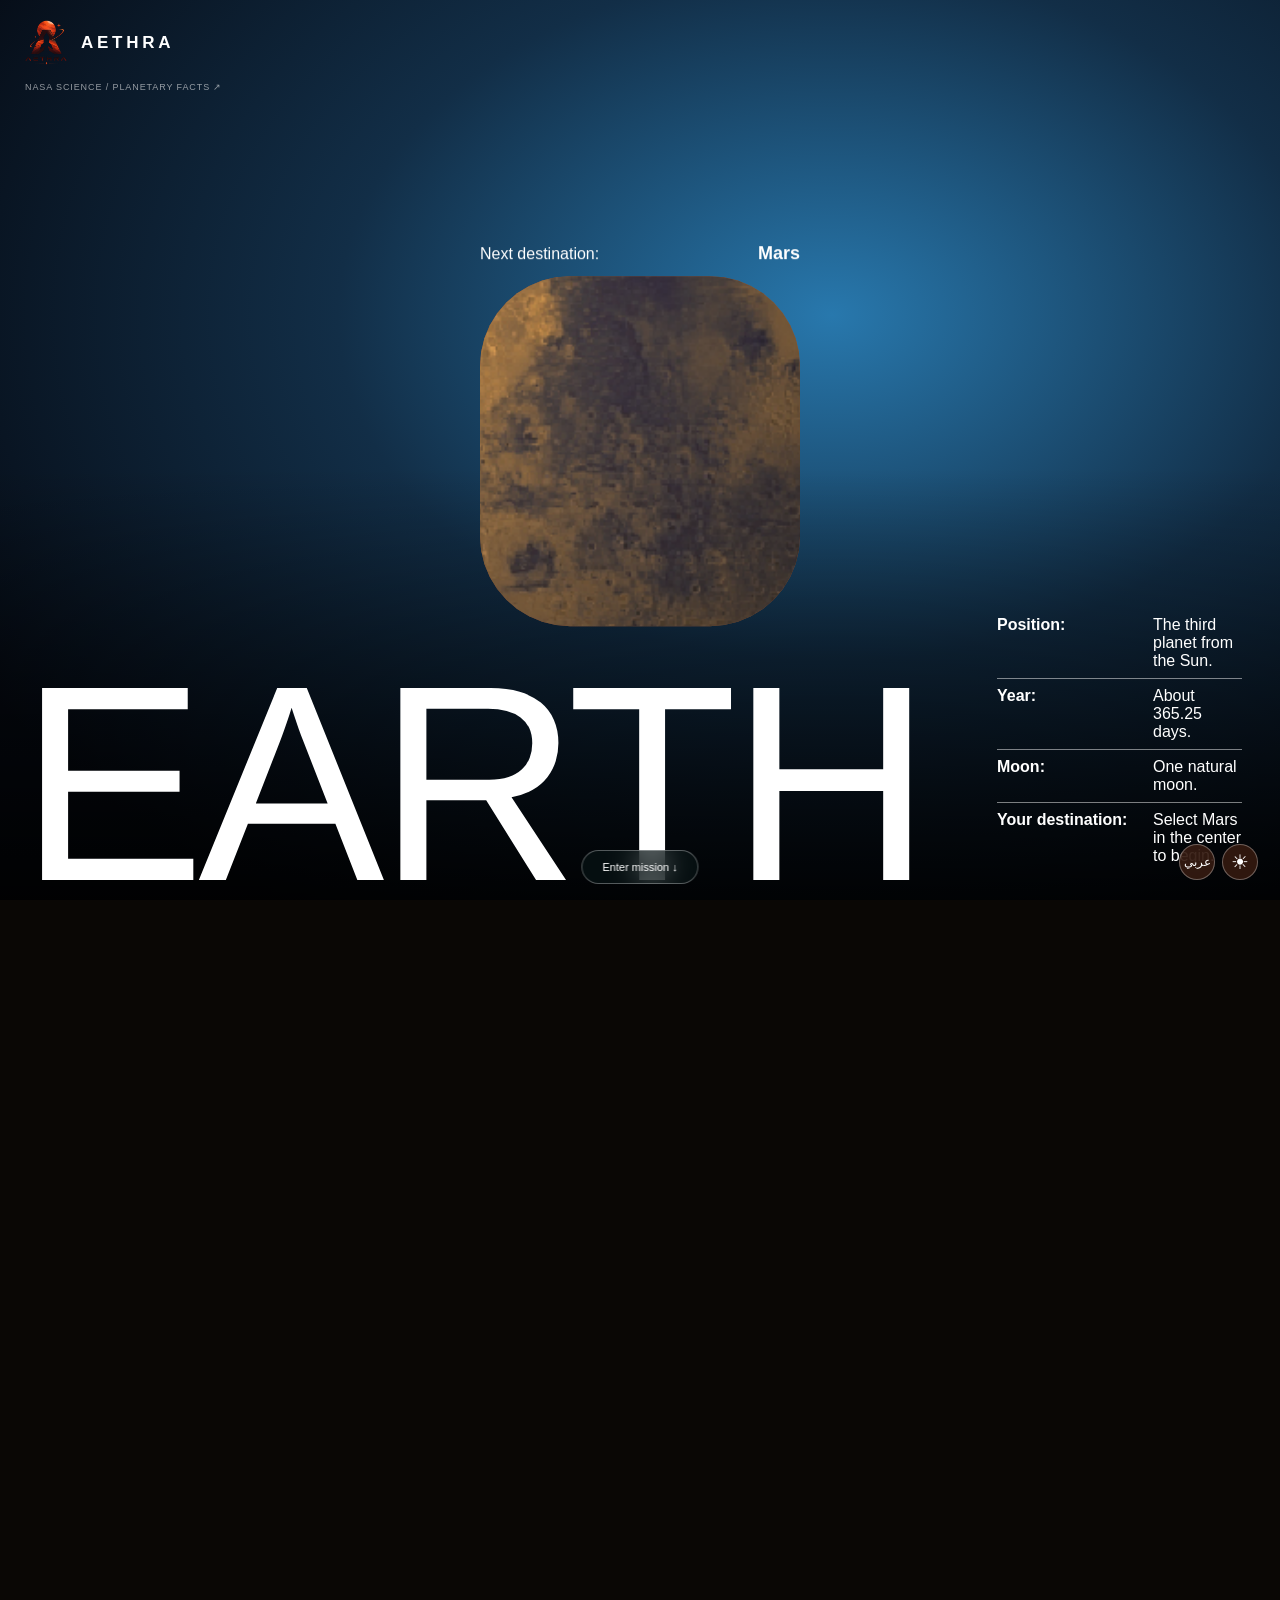
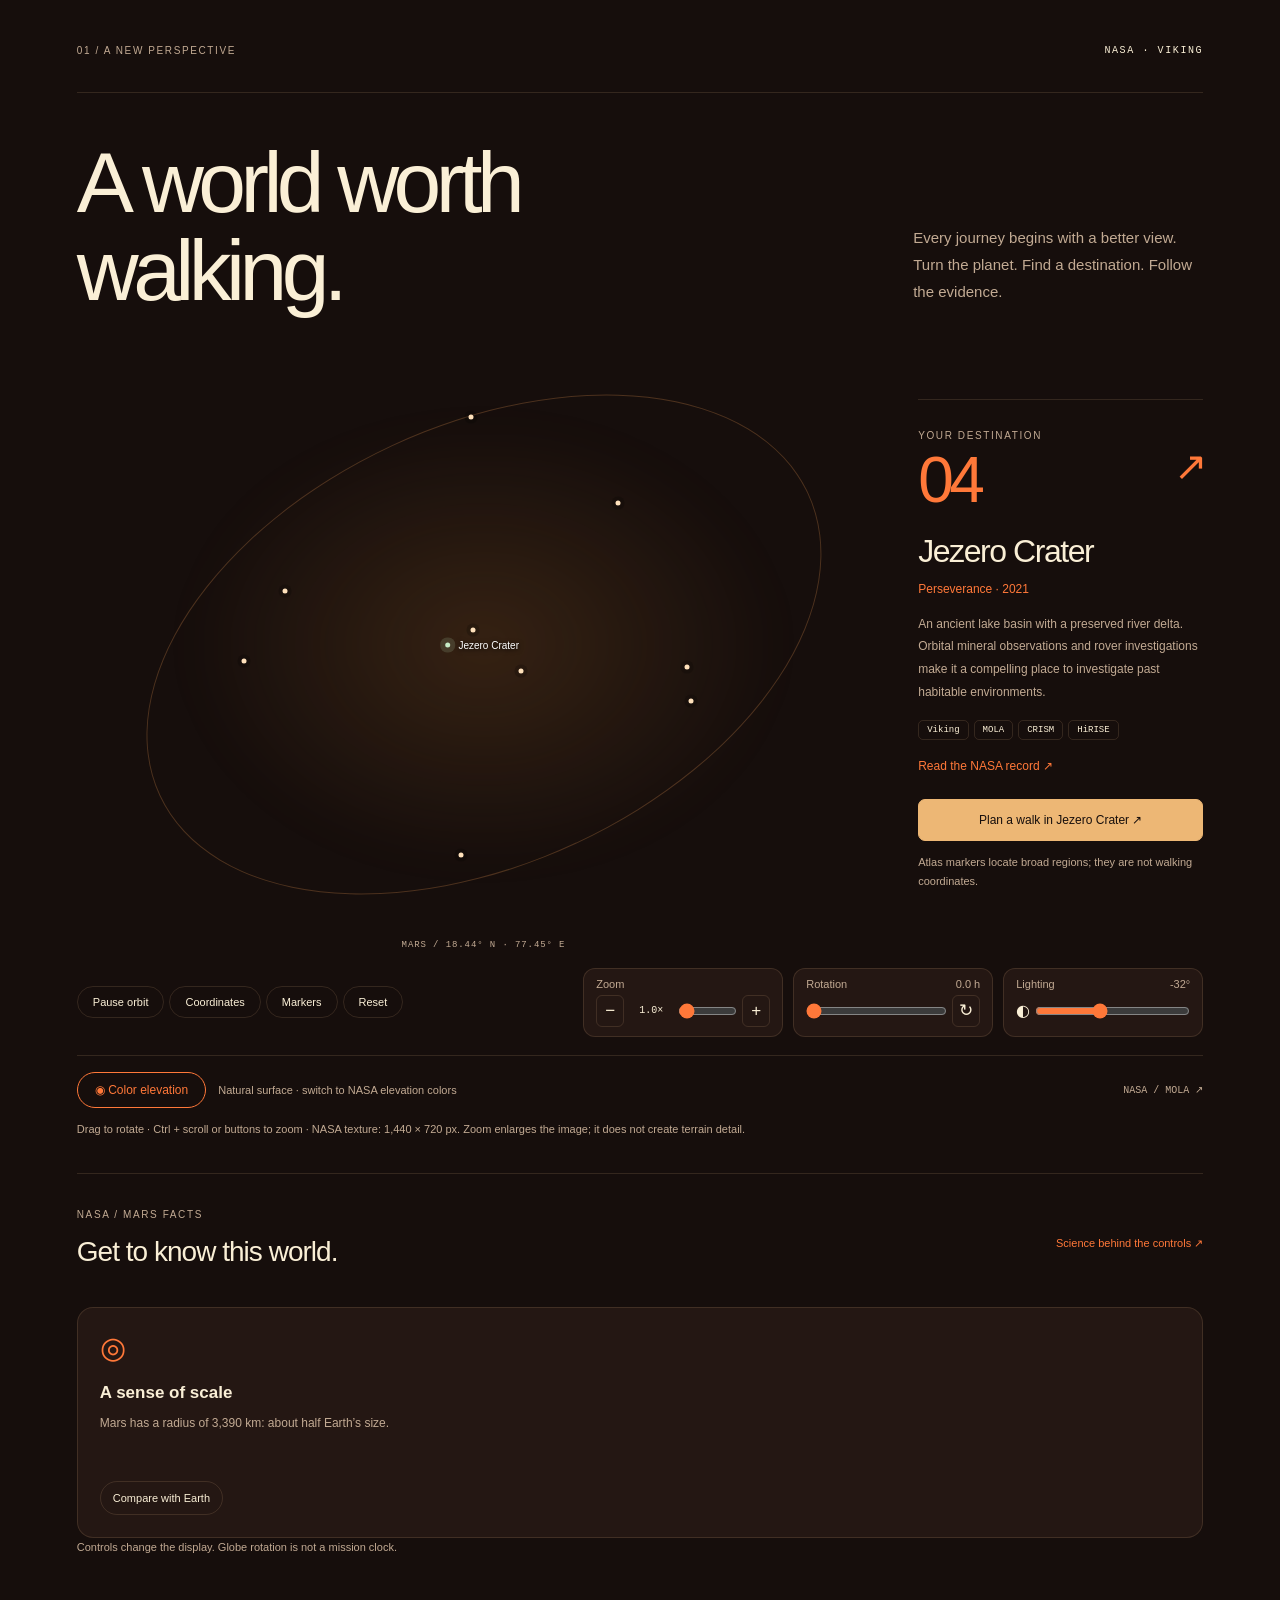
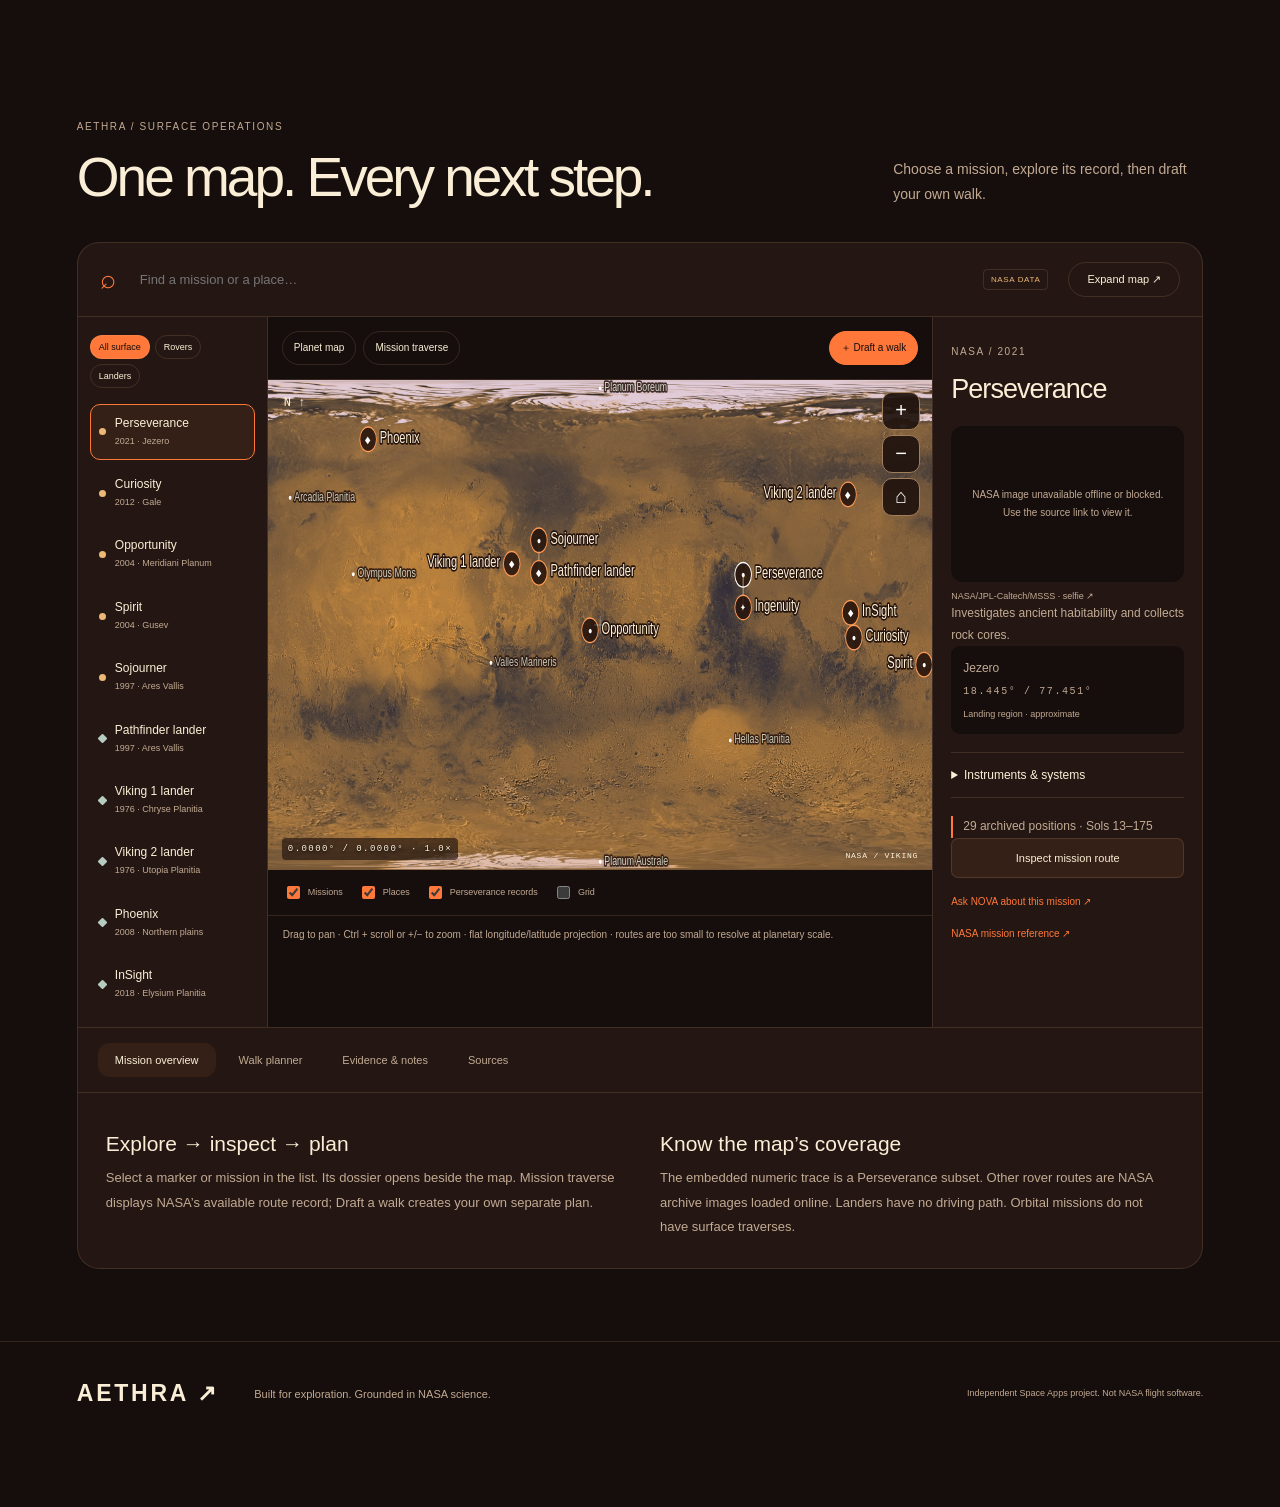
==== commit 6130febe: "Add files via upload" ====
--- a/index.html
+++ b/index.html
@@ -1,5 +1,5 @@
 <!doctype html>
-<html lang="en" dir="ltr" data-theme="dark"><head><meta charset="utf-8"><meta name="viewport" content="width=device-width,initial-scale=1"><meta name="theme-color" content="#0c1011"><meta name="description" content="AETHRA — Explore Mars, connect NASA mission evidence and plan a Marswalk offline."><title>AETHRA — A walk beyond Earth</title><style>:root{color-scheme:dark;--bg:#0c1011;--panel:#13191a;--raised:#1b2223;--fg:#f0eee8;--muted:#939d9c;--line:#ffffff18;--accent:#ed986e;--mint:#b9dcbb;--glass:#101617ed;font-family:Arial,'Segoe UI',Tahoma,sans-serif;background:var(--bg);color:var(--fg);scroll-behavior:smooth;scroll-padding-top:90px}[data-theme=light]{color-scheme:light;--bg:#f1eee7;--panel:#e8e5dc;--raised:#dedfd6;--fg:#202c2a;--muted:#586764;--line:#1a362425;--accent:#984623;--mint:#356443;--glass:#f1eee7ef}*{box-sizing:border-box}body{margin:0;overflow-x:hidden}body.journey-locked{overflow:hidden}button,input,select,textarea{font:inherit}button,a{touch-action:manipulation}button{cursor:pointer;color:inherit}a{color:inherit;text-decoration:none}button{border:1px solid var(--line);background:transparent;border-radius:999px;padding:10px 18px}button:hover,a:hover{color:var(--accent)}button:focus-visible,a:focus-visible,input:focus-visible,textarea:focus-visible,select:focus-visible,canvas:focus-visible{outline:2px solid var(--accent);outline-offset:5px}button:disabled{opacity:.45;cursor:wait}h1,h2,h3,p{margin:0}h1,h2{font-weight:400;letter-spacing:-.065em;line-height:1.